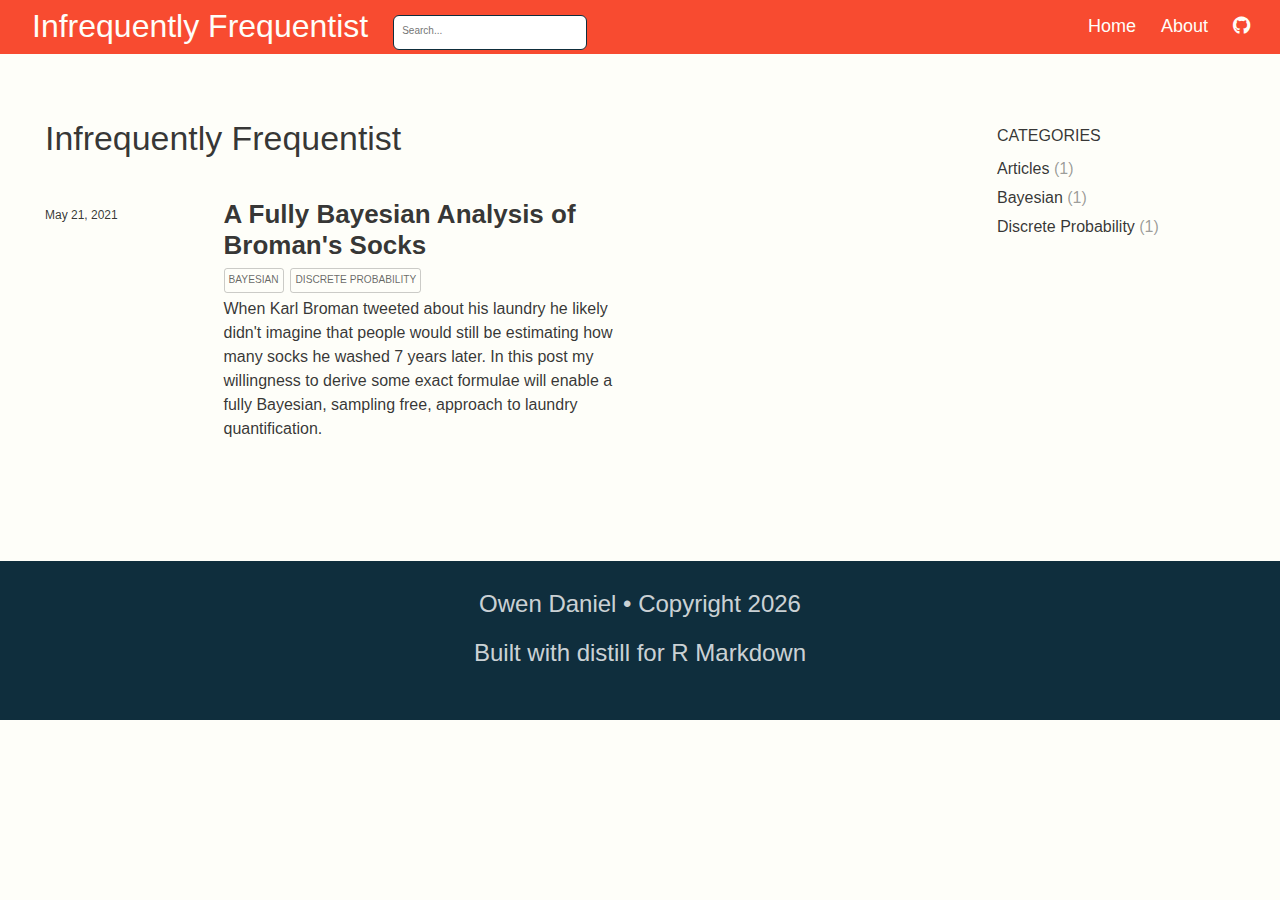
==== index.html @ 8d53a72d "stash" ====
<!DOCTYPE html>

<html xmlns="http://www.w3.org/1999/xhtml" lang="" xml:lang="">

<head>
  <meta charset="utf-8"/>
  <meta name="viewport" content="width=device-width, initial-scale=1"/>
  <meta http-equiv="X-UA-Compatible" content="IE=Edge,chrome=1"/>
  <meta name="generator" content="distill" />

  <style type="text/css">
  /* Hide doc at startup (prevent jankiness while JS renders/transforms) */
  body {
    visibility: hidden;
  }
  </style>

 <!--radix_placeholder_import_source-->
 <!--/radix_placeholder_import_source-->

<style type="text/css">code{white-space: pre;}</style>
<style type="text/css" data-origin="pandoc">
a.sourceLine { display: inline-block; line-height: 1.25; }
a.sourceLine { pointer-events: none; color: inherit; text-decoration: inherit; }
a.sourceLine:empty { height: 1.2em; }
.sourceCode { overflow: visible; }
code.sourceCode { white-space: pre; position: relative; }
div.sourceCode { margin: 1em 0; }
pre.sourceCode { margin: 0; }
@media screen {
div.sourceCode { overflow: auto; }
}
@media print {
code.sourceCode { white-space: pre-wrap; }
a.sourceLine { text-indent: -1em; padding-left: 1em; }
}
pre.numberSource a.sourceLine
  { position: relative; left: -4em; }
pre.numberSource a.sourceLine::before
  { content: attr(data-line-number);
    position: relative; left: -1em; text-align: right; vertical-align: baseline;
    border: none; pointer-events: all; display: inline-block;
    -webkit-touch-callout: none; -webkit-user-select: none;
    -khtml-user-select: none; -moz-user-select: none;
    -ms-user-select: none; user-select: none;
    padding: 0 4px; width: 4em;
    color: #aaaaaa;
  }
pre.numberSource { margin-left: 3em; border-left: 1px solid #aaaaaa;  padding-left: 4px; }
div.sourceCode
  {  }
@media screen {
a.sourceLine::before { text-decoration: underline; }
}
code span.al { color: #ad0000; } /* Alert */
code span.an { color: #5e5e5e; } /* Annotation */
code span.at { color: #20794d; } /* Attribute */
code span.bn { color: #ad0000; } /* BaseN */
code span.bu { } /* BuiltIn */
code span.cf { color: #007ba5; } /* ControlFlow */
code span.ch { color: #20794d; } /* Char */
code span.cn { color: #8f5902; } /* Constant */
code span.co { color: #5e5e5e; } /* Comment */
code span.cv { color: #5e5e5e; font-style: italic; } /* CommentVar */
code span.do { color: #5e5e5e; font-style: italic; } /* Documentation */
code span.dt { color: #ad0000; } /* DataType */
code span.dv { color: #ad0000; } /* DecVal */
code span.er { color: #ad0000; } /* Error */
code span.ex { } /* Extension */
code span.fl { color: #ad0000; } /* Float */
code span.fu { color: #4758ab; } /* Function */
code span.im { } /* Import */
code span.in { color: #5e5e5e; } /* Information */
code span.kw { color: #007ba5; } /* Keyword */
code span.op { color: #5e5e5e; } /* Operator */
code span.ot { color: #007ba5; } /* Other */
code span.pp { color: #ad0000; } /* Preprocessor */
code span.sc { color: #20794d; } /* SpecialChar */
code span.ss { color: #20794d; } /* SpecialString */
code span.st { color: #20794d; } /* String */
code span.va { color: #111111; } /* Variable */
code span.vs { color: #20794d; } /* VerbatimString */
code span.wa { color: #5e5e5e; font-style: italic; } /* Warning */
</style>

  <!--radix_placeholder_meta_tags-->
  <title>Infrequently Frequentist</title>
  
  
  
  
  <!--  https://developers.facebook.com/docs/sharing/webmasters#markup -->
  <meta property="og:title" content="Infrequently Frequentist"/>
  <meta property="og:type" content="article"/>
  <meta property="og:locale" content="en_US"/>
  <meta property="og:site_name" content="Infrequently Frequentist"/>
  
  <!--  https://dev.twitter.com/cards/types/summary -->
  <meta property="twitter:card" content="summary"/>
  <meta property="twitter:title" content="Infrequently Frequentist"/>
  
  <!--/radix_placeholder_meta_tags-->
  <!--radix_placeholder_rmarkdown_metadata-->
  
  <script type="text/json" id="radix-rmarkdown-metadata">
  {"type":"list","attributes":{"names":{"type":"character","attributes":{},"value":["title","site","listing"]}},"value":[{"type":"character","attributes":{},"value":["Infrequently Frequentist"]},{"type":"character","attributes":{},"value":["distill::distill_website"]},{"type":"character","attributes":{},"value":["posts"]}]}
  </script>
  <!--/radix_placeholder_rmarkdown_metadata-->
  <!--radix_placeholder_navigation_in_header-->
  <meta name="distill:offset" content=""/>
  
  <script type="application/javascript">
  
    window.headroom_prevent_pin = false;
  
    window.document.addEventListener("DOMContentLoaded", function (event) {
  
      // initialize headroom for banner
      var header = $('header').get(0);
      var headerHeight = header.offsetHeight;
      var headroom = new Headroom(header, {
        tolerance: 5,
        onPin : function() {
          if (window.headroom_prevent_pin) {
            window.headroom_prevent_pin = false;
            headroom.unpin();
          }
        }
      });
      headroom.init();
      if(window.location.hash)
        headroom.unpin();
      $(header).addClass('headroom--transition');
  
      // offset scroll location for banner on hash change
      // (see: https://github.com/WickyNilliams/headroom.js/issues/38)
      window.addEventListener("hashchange", function(event) {
        window.scrollTo(0, window.pageYOffset - (headerHeight + 25));
      });
  
      // responsive menu
      $('.distill-site-header').each(function(i, val) {
        var topnav = $(this);
        var toggle = topnav.find('.nav-toggle');
        toggle.on('click', function() {
          topnav.toggleClass('responsive');
        });
      });
  
      // nav dropdowns
      $('.nav-dropbtn').click(function(e) {
        $(this).next('.nav-dropdown-content').toggleClass('nav-dropdown-active');
        $(this).parent().siblings('.nav-dropdown')
           .children('.nav-dropdown-content').removeClass('nav-dropdown-active');
      });
      $("body").click(function(e){
        $('.nav-dropdown-content').removeClass('nav-dropdown-active');
      });
      $(".nav-dropdown").click(function(e){
        e.stopPropagation();
      });
    });
  </script>
  
  <style type="text/css">
  
  /* Theme (user-documented overrideables for nav appearance) */
  
  .distill-site-nav {
    color: rgba(255, 255, 255, 0.8);
    background-color: #0F2E3D;
    font-size: 15px;
    font-weight: 300;
  }
  
  .distill-site-nav a {
    color: inherit;
    text-decoration: none;
  }
  
  .distill-site-nav a:hover {
    color: white;
  }
  
  @media print {
    .distill-site-nav {
      display: none;
    }
  }
  
  .distill-site-header {
  
  }
  
  .distill-site-footer {
  
  }
  
  
  /* Site Header */
  
  .distill-site-header {
    width: 100%;
    box-sizing: border-box;
    z-index: 3;
  }
  
  .distill-site-header .nav-left {
    display: inline-block;
    margin-left: 8px;
  }
  
  @media screen and (max-width: 768px) {
    .distill-site-header .nav-left {
      margin-left: 0;
    }
  }
  
  
  .distill-site-header .nav-right {
    float: right;
    margin-right: 8px;
  }
  
  .distill-site-header a,
  .distill-site-header .title {
    display: inline-block;
    text-align: center;
    padding: 14px 10px 14px 10px;
  }
  
  .distill-site-header .title {
    font-size: 18px;
    min-width: 150px;
  }
  
  .distill-site-header .logo {
    padding: 0;
  }
  
  .distill-site-header .logo img {
    display: none;
    max-height: 20px;
    width: auto;
    margin-bottom: -4px;
  }
  
  .distill-site-header .nav-image img {
    max-height: 18px;
    width: auto;
    display: inline-block;
    margin-bottom: -3px;
  }
  
  
  
  @media screen and (min-width: 1000px) {
    .distill-site-header .logo img {
      display: inline-block;
    }
    .distill-site-header .nav-left {
      margin-left: 20px;
    }
    .distill-site-header .nav-right {
      margin-right: 20px;
    }
    .distill-site-header .title {
      padding-left: 12px;
    }
  }
  
  
  .distill-site-header .nav-toggle {
    display: none;
  }
  
  .nav-dropdown {
    display: inline-block;
    position: relative;
  }
  
  .nav-dropdown .nav-dropbtn {
    border: none;
    outline: none;
    color: rgba(255, 255, 255, 0.8);
    padding: 16px 10px;
    background-color: transparent;
    font-family: inherit;
    font-size: inherit;
    font-weight: inherit;
    margin: 0;
    margin-top: 1px;
    z-index: 2;
  }
  
  .nav-dropdown-content {
    display: none;
    position: absolute;
    background-color: white;
    min-width: 200px;
    border: 1px solid rgba(0,0,0,0.15);
    border-radius: 4px;
    box-shadow: 0px 8px 16px 0px rgba(0,0,0,0.1);
    z-index: 1;
    margin-top: 2px;
    white-space: nowrap;
    padding-top: 4px;
    padding-bottom: 4px;
  }
  
  .nav-dropdown-content hr {
    margin-top: 4px;
    margin-bottom: 4px;
    border: none;
    border-bottom: 1px solid rgba(0, 0, 0, 0.1);
  }
  
  .nav-dropdown-active {
    display: block;
  }
  
  .nav-dropdown-content a, .nav-dropdown-content .nav-dropdown-header {
    color: black;
    padding: 6px 24px;
    text-decoration: none;
    display: block;
    text-align: left;
  }
  
  .nav-dropdown-content .nav-dropdown-header {
    display: block;
    padding: 5px 24px;
    padding-bottom: 0;
    text-transform: uppercase;
    font-size: 14px;
    color: #999999;
    white-space: nowrap;
  }
  
  .nav-dropdown:hover .nav-dropbtn {
    color: white;
  }
  
  .nav-dropdown-content a:hover {
    background-color: #ddd;
    color: black;
  }
  
  .nav-right .nav-dropdown-content {
    margin-left: -45%;
    right: 0;
  }
  
  @media screen and (max-width: 768px) {
    .distill-site-header a, .distill-site-header .nav-dropdown  {display: none;}
    .distill-site-header a.nav-toggle {
      float: right;
      display: block;
    }
    .distill-site-header .title {
      margin-left: 0;
    }
    .distill-site-header .nav-right {
      margin-right: 0;
    }
    .distill-site-header {
      overflow: hidden;
    }
    .nav-right .nav-dropdown-content {
      margin-left: 0;
    }
  }
  
  
  @media screen and (max-width: 768px) {
    .distill-site-header.responsive {position: relative; min-height: 500px; }
    .distill-site-header.responsive a.nav-toggle {
      position: absolute;
      right: 0;
      top: 0;
    }
    .distill-site-header.responsive a,
    .distill-site-header.responsive .nav-dropdown {
      display: block;
      text-align: left;
    }
    .distill-site-header.responsive .nav-left,
    .distill-site-header.responsive .nav-right {
      width: 100%;
    }
    .distill-site-header.responsive .nav-dropdown {float: none;}
    .distill-site-header.responsive .nav-dropdown-content {position: relative;}
    .distill-site-header.responsive .nav-dropdown .nav-dropbtn {
      display: block;
      width: 100%;
      text-align: left;
    }
  }
  
  /* Site Footer */
  
  .distill-site-footer {
    width: 100%;
    overflow: hidden;
    box-sizing: border-box;
    z-index: 3;
    margin-top: 30px;
    padding-top: 30px;
    padding-bottom: 30px;
    text-align: center;
  }
  
  /* Headroom */
  
  d-title {
    padding-top: 6rem;
  }
  
  @media print {
    d-title {
      padding-top: 4rem;
    }
  }
  
  .headroom {
    z-index: 1000;
    position: fixed;
    top: 0;
    left: 0;
    right: 0;
  }
  
  .headroom--transition {
    transition: all .4s ease-in-out;
  }
  
  .headroom--unpinned {
    top: -100px;
  }
  
  .headroom--pinned {
    top: 0;
  }
  
  /* adjust viewport for navbar height */
  /* helps vertically center bootstrap (non-distill) content */
  .min-vh-100 {
    min-height: calc(100vh - 100px) !important;
  }
  
  </style>
  
  <script src="site_libs/jquery-1.11.3/jquery.min.js"></script>
  <link href="site_libs/font-awesome-5.1.0/css/all.css" rel="stylesheet"/>
  <link href="site_libs/font-awesome-5.1.0/css/v4-shims.css" rel="stylesheet"/>
  <script src="site_libs/headroom-0.9.4/headroom.min.js"></script>
  <script src="site_libs/autocomplete-0.37.1/autocomplete.min.js"></script>
  <script src="site_libs/fuse-6.4.1/fuse.min.js"></script>
  
  <script type="application/javascript">
  
  function getMeta(metaName) {
    var metas = document.getElementsByTagName('meta');
    for (let i = 0; i < metas.length; i++) {
      if (metas[i].getAttribute('name') === metaName) {
        return metas[i].getAttribute('content');
      }
    }
    return '';
  }
  
  function offsetURL(url) {
    var offset = getMeta('distill:offset');
    return offset ? offset + '/' + url : url;
  }
  
  function createFuseIndex() {
  
    // create fuse index
    var options = {
      keys: [
        { name: 'title', weight: 20 },
        { name: 'categories', weight: 15 },
        { name: 'description', weight: 10 },
        { name: 'contents', weight: 5 },
      ],
      ignoreLocation: true,
      threshold: 0
    };
    var fuse = new window.Fuse([], options);
  
    // fetch the main search.json
    return fetch(offsetURL('search.json'))
      .then(function(response) {
        if (response.status == 200) {
          return response.json().then(function(json) {
            // index main articles
            json.articles.forEach(function(article) {
              fuse.add(article);
            });
            // download collections and index their articles
            return Promise.all(json.collections.map(function(collection) {
              return fetch(offsetURL(collection)).then(function(response) {
                if (response.status === 200) {
                  return response.json().then(function(articles) {
                    articles.forEach(function(article) {
                      fuse.add(article);
                    });
                  })
                } else {
                  return Promise.reject(
                    new Error('Unexpected status from search index request: ' +
                              response.status)
                  );
                }
              });
            })).then(function() {
              return fuse;
            });
          });
  
        } else {
          return Promise.reject(
            new Error('Unexpected status from search index request: ' +
                        response.status)
          );
        }
      });
  }
  
  window.document.addEventListener("DOMContentLoaded", function (event) {
  
    // get search element (bail if we don't have one)
    var searchEl = window.document.getElementById('distill-search');
    if (!searchEl)
      return;
  
    createFuseIndex()
      .then(function(fuse) {
  
        // make search box visible
        searchEl.classList.remove('hidden');
  
        // initialize autocomplete
        var options = {
          autoselect: true,
          hint: false,
          minLength: 2,
        };
        window.autocomplete(searchEl, options, [{
          source: function(query, callback) {
            const searchOptions = {
              isCaseSensitive: false,
              shouldSort: true,
              minMatchCharLength: 2,
              limit: 10,
            };
            var results = fuse.search(query, searchOptions);
            callback(results
              .map(function(result) { return result.item; })
            );
          },
          templates: {
            suggestion: function(suggestion) {
              var img = suggestion.preview && Object.keys(suggestion.preview).length > 0
                ? `<img src="${offsetURL(suggestion.preview)}"</img>`
                : '';
              var html = `
                <div class="search-item">
                  <h3>${suggestion.title}</h3>
                  <div class="search-item-description">
                    ${suggestion.description || ''}
                  </div>
                  <div class="search-item-preview">
                    ${img}
                  </div>
                </div>
              `;
              return html;
            }
          }
        }]).on('autocomplete:selected', function(event, suggestion) {
          window.location.href = offsetURL(suggestion.path);
        });
        // remove inline display style on autocompleter (we want to
        // manage responsive display via css)
        $('.algolia-autocomplete').css("display", "");
      })
      .catch(function(error) {
        console.log(error);
      });
  
  });
  
  </script>
  
  <style type="text/css">
  
  .nav-search {
    font-size: x-small;
  }
  
  /* Algolioa Autocomplete */
  
  .algolia-autocomplete {
    display: inline-block;
    margin-left: 10px;
    vertical-align: sub;
    background-color: white;
    color: black;
    padding: 6px;
    padding-top: 8px;
    padding-bottom: 0;
    border-radius: 6px;
    border: 1px #0F2E3D solid;
    width: 180px;
  }
  
  
  @media screen and (max-width: 768px) {
    .distill-site-nav .algolia-autocomplete {
      display: none;
      visibility: hidden;
    }
    .distill-site-nav.responsive .algolia-autocomplete {
      display: inline-block;
      visibility: visible;
    }
    .distill-site-nav.responsive .algolia-autocomplete .aa-dropdown-menu {
      margin-left: 0;
      width: 400px;
      max-height: 400px;
    }
  }
  
  .algolia-autocomplete .aa-input, .algolia-autocomplete .aa-hint {
    width: 90%;
    outline: none;
    border: none;
  }
  
  .algolia-autocomplete .aa-hint {
    color: #999;
  }
  .algolia-autocomplete .aa-dropdown-menu {
    width: 550px;
    max-height: 70vh;
    overflow-x: visible;
    overflow-y: scroll;
    padding: 5px;
    margin-top: 3px;
    margin-left: -150px;
    background-color: #fff;
    border-radius: 5px;
    border: 1px solid #999;
    border-top: none;
  }
  
  .algolia-autocomplete .aa-dropdown-menu .aa-suggestion {
    cursor: pointer;
    padding: 5px 4px;
    border-bottom: 1px solid #eee;
  }
  
  .algolia-autocomplete .aa-dropdown-menu .aa-suggestion:last-of-type {
    border-bottom: none;
    margin-bottom: 2px;
  }
  
  .algolia-autocomplete .aa-dropdown-menu .aa-suggestion .search-item {
    overflow: hidden;
    font-size: 0.8em;
    line-height: 1.4em;
  }
  
  .algolia-autocomplete .aa-dropdown-menu .aa-suggestion .search-item h3 {
    font-size: 1rem;
    margin-block-start: 0;
    margin-block-end: 5px;
  }
  
  .algolia-autocomplete .aa-dropdown-menu .aa-suggestion .search-item-description {
    display: inline-block;
    overflow: hidden;
    height: 2.8em;
    width: 80%;
    margin-right: 4%;
  }
  
  .algolia-autocomplete .aa-dropdown-menu .aa-suggestion .search-item-preview {
    display: inline-block;
    width: 15%;
  }
  
  .algolia-autocomplete .aa-dropdown-menu .aa-suggestion .search-item-preview img {
    height: 3em;
    width: auto;
    display: none;
  }
  
  .algolia-autocomplete .aa-dropdown-menu .aa-suggestion .search-item-preview img[src] {
    display: initial;
  }
  
  .algolia-autocomplete .aa-dropdown-menu .aa-suggestion.aa-cursor {
    background-color: #eee;
  }
  .algolia-autocomplete .aa-dropdown-menu .aa-suggestion em {
    font-weight: bold;
    font-style: normal;
  }
  
  </style>
  
  
  <!--/radix_placeholder_navigation_in_header-->
  <!--radix_placeholder_distill-->
  
  <style type="text/css">
  
  body {
    background-color: white;
  }
  
  .pandoc-table {
    width: 100%;
  }
  
  .pandoc-table>caption {
    margin-bottom: 10px;
  }
  
  .pandoc-table th:not([align]) {
    text-align: left;
  }
  
  .pagedtable-footer {
    font-size: 15px;
  }
  
  d-byline .byline {
    grid-template-columns: 2fr 2fr;
  }
  
  d-byline .byline h3 {
    margin-block-start: 1.5em;
  }
  
  d-byline .byline .authors-affiliations h3 {
    margin-block-start: 0.5em;
  }
  
  .authors-affiliations .orcid-id {
    width: 16px;
    height:16px;
    margin-left: 4px;
    margin-right: 4px;
    vertical-align: middle;
    padding-bottom: 2px;
  }
  
  d-title .dt-tags {
    margin-top: 1em;
    grid-column: text;
  }
  
  .dt-tags .dt-tag {
    text-decoration: none;
    display: inline-block;
    color: rgba(0,0,0,0.6);
    padding: 0em 0.4em;
    margin-right: 0.5em;
    margin-bottom: 0.4em;
    font-size: 70%;
    border: 1px solid rgba(0,0,0,0.2);
    border-radius: 3px;
    text-transform: uppercase;
    font-weight: 500;
  }
  
  d-article table.gt_table td,
  d-article table.gt_table th {
    border-bottom: none;
  }
  
  .html-widget {
    margin-bottom: 2.0em;
  }
  
  .l-screen-inset {
    padding-right: 16px;
  }
  
  .l-screen .caption {
    margin-left: 10px;
  }
  
  .shaded {
    background: rgb(247, 247, 247);
    padding-top: 20px;
    padding-bottom: 20px;
    border-top: 1px solid rgba(0, 0, 0, 0.1);
    border-bottom: 1px solid rgba(0, 0, 0, 0.1);
  }
  
  .shaded .html-widget {
    margin-bottom: 0;
    border: 1px solid rgba(0, 0, 0, 0.1);
  }
  
  .shaded .shaded-content {
    background: white;
  }
  
  .text-output {
    margin-top: 0;
    line-height: 1.5em;
  }
  
  .hidden {
    display: none !important;
  }
  
  d-article {
    padding-top: 2.5rem;
    padding-bottom: 30px;
  }
  
  d-appendix {
    padding-top: 30px;
  }
  
  d-article>p>img {
    width: 100%;
  }
  
  d-article h2 {
    margin: 1rem 0 1.5rem 0;
  }
  
  d-article h3 {
    margin-top: 1.5rem;
  }
  
  d-article iframe {
    border: 1px solid rgba(0, 0, 0, 0.1);
    margin-bottom: 2.0em;
    width: 100%;
  }
  
  /* Tweak code blocks */
  
  d-article div.sourceCode code,
  d-article pre code {
    font-family: Consolas, Monaco, 'Andale Mono', 'Ubuntu Mono', monospace;
  }
  
  d-article pre,
  d-article div.sourceCode,
  d-article div.sourceCode pre {
    overflow: auto;
  }
  
  d-article div.sourceCode {
    background-color: white;
  }
  
  d-article div.sourceCode pre {
    padding-left: 10px;
    font-size: 12px;
    border-left: 2px solid rgba(0,0,0,0.1);
  }
  
  d-article pre {
    font-size: 12px;
    color: black;
    background: none;
    margin-top: 0;
    text-align: left;
    white-space: pre;
    word-spacing: normal;
    word-break: normal;
    word-wrap: normal;
    line-height: 1.5;
  
    -moz-tab-size: 4;
    -o-tab-size: 4;
    tab-size: 4;
  
    -webkit-hyphens: none;
    -moz-hyphens: none;
    -ms-hyphens: none;
    hyphens: none;
  }
  
  d-article pre a {
    border-bottom: none;
  }
  
  d-article pre a:hover {
    border-bottom: none;
    text-decoration: underline;
  }
  
  d-article details {
    grid-column: text;
    margin-bottom: 0.8em;
  }
  
  @media(min-width: 768px) {
  
  d-article pre,
  d-article div.sourceCode,
  d-article div.sourceCode pre {
    overflow: visible !important;
  }
  
  d-article div.sourceCode pre {
    padding-left: 18px;
    font-size: 14px;
  }
  
  d-article pre {
    font-size: 14px;
  }
  
  }
  
  figure img.external {
    background: white;
    border: 1px solid rgba(0, 0, 0, 0.1);
    box-shadow: 0 1px 8px rgba(0, 0, 0, 0.1);
    padding: 18px;
    box-sizing: border-box;
  }
  
  /* CSS for d-contents */
  
  .d-contents {
    grid-column: text;
    color: rgba(0,0,0,0.8);
    font-size: 0.9em;
    padding-bottom: 1em;
    margin-bottom: 1em;
    padding-bottom: 0.5em;
    margin-bottom: 1em;
    padding-left: 0.25em;
    justify-self: start;
  }
  
  @media(min-width: 1000px) {
    .d-contents.d-contents-float {
      height: 0;
      grid-column-start: 1;
      grid-column-end: 4;
      justify-self: center;
      padding-right: 3em;
      padding-left: 2em;
    }
  }
  
  .d-contents nav h3 {
    font-size: 18px;
    margin-top: 0;
    margin-bottom: 1em;
  }
  
  .d-contents li {
    list-style-type: none
  }
  
  .d-contents nav > ul {
    padding-left: 0;
  }
  
  .d-contents ul {
    padding-left: 1em
  }
  
  .d-contents nav ul li {
    margin-top: 0.6em;
    margin-bottom: 0.2em;
  }
  
  .d-contents nav a {
    font-size: 13px;
    border-bottom: none;
    text-decoration: none
    color: rgba(0, 0, 0, 0.8);
  }
  
  .d-contents nav a:hover {
    text-decoration: underline solid rgba(0, 0, 0, 0.6)
  }
  
  .d-contents nav > ul > li > a {
    font-weight: 600;
  }
  
  .d-contents nav > ul > li > ul {
    font-weight: inherit;
  }
  
  .d-contents nav > ul > li > ul > li {
    margin-top: 0.2em;
  }
  
  
  .d-contents nav ul {
    margin-top: 0;
    margin-bottom: 0.25em;
  }
  
  .d-article-with-toc h2:nth-child(2) {
    margin-top: 0;
  }
  
  
  /* Figure */
  
  .figure {
    position: relative;
    margin-bottom: 2.5em;
    margin-top: 1.5em;
  }
  
  .figure img {
    width: 100%;
  }
  
  .figure .caption {
    color: rgba(0, 0, 0, 0.6);
    font-size: 12px;
    line-height: 1.5em;
  }
  
  .figure img.external {
    background: white;
    border: 1px solid rgba(0, 0, 0, 0.1);
    box-shadow: 0 1px 8px rgba(0, 0, 0, 0.1);
    padding: 18px;
    box-sizing: border-box;
  }
  
  .figure .caption a {
    color: rgba(0, 0, 0, 0.6);
  }
  
  .figure .caption b,
  .figure .caption strong, {
    font-weight: 600;
    color: rgba(0, 0, 0, 1.0);
  }
  
  /* Citations */
  
  d-article .citation {
    color: inherit;
    cursor: inherit;
  }
  
  div.hanging-indent{
    margin-left: 1em; text-indent: -1em;
  }
  
  /* Citation hover box */
  
  .tippy-box[data-theme~=light-border] {
    background-color: rgba(250, 250, 250, 0.95);
  }
  
  .tippy-content > p {
    margin-bottom: 0;
    padding: 2px;
  }
  
  
  /* Tweak 1000px media break to show more text */
  
  @media(min-width: 1000px) {
    .base-grid,
    distill-header,
    d-title,
    d-abstract,
    d-article,
    d-appendix,
    distill-appendix,
    d-byline,
    d-footnote-list,
    d-citation-list,
    distill-footer {
      grid-template-columns: [screen-start] 1fr [page-start kicker-start] 80px [middle-start] 50px [text-start kicker-end] 65px 65px 65px 65px 65px 65px 65px 65px [text-end gutter-start] 65px [middle-end] 65px [page-end gutter-end] 1fr [screen-end];
      grid-column-gap: 16px;
    }
  
    .grid {
      grid-column-gap: 16px;
    }
  
    d-article {
      font-size: 1.06rem;
      line-height: 1.7em;
    }
    figure .caption, .figure .caption, figure figcaption {
      font-size: 13px;
    }
  }
  
  @media(min-width: 1180px) {
    .base-grid,
    distill-header,
    d-title,
    d-abstract,
    d-article,
    d-appendix,
    distill-appendix,
    d-byline,
    d-footnote-list,
    d-citation-list,
    distill-footer {
      grid-template-columns: [screen-start] 1fr [page-start kicker-start] 60px [middle-start] 60px [text-start kicker-end] 60px 60px 60px 60px 60px 60px 60px 60px [text-end gutter-start] 60px [middle-end] 60px [page-end gutter-end] 1fr [screen-end];
      grid-column-gap: 32px;
    }
  
    .grid {
      grid-column-gap: 32px;
    }
  }
  
  
  /* Get the citation styles for the appendix (not auto-injected on render since
     we do our own rendering of the citation appendix) */
  
  d-appendix .citation-appendix,
  .d-appendix .citation-appendix {
    font-size: 11px;
    line-height: 15px;
    border-left: 1px solid rgba(0, 0, 0, 0.1);
    padding-left: 18px;
    border: 1px solid rgba(0,0,0,0.1);
    background: rgba(0, 0, 0, 0.02);
    padding: 10px 18px;
    border-radius: 3px;
    color: rgba(150, 150, 150, 1);
    overflow: hidden;
    margin-top: -12px;
    white-space: pre-wrap;
    word-wrap: break-word;
  }
  
  /* Include appendix styles here so they can be overridden */
  
  d-appendix {
    contain: layout style;
    font-size: 0.8em;
    line-height: 1.7em;
    margin-top: 60px;
    margin-bottom: 0;
    border-top: 1px solid rgba(0, 0, 0, 0.1);
    color: rgba(0,0,0,0.5);
    padding-top: 60px;
    padding-bottom: 48px;
  }
  
  d-appendix h3 {
    grid-column: page-start / text-start;
    font-size: 15px;
    font-weight: 500;
    margin-top: 1em;
    margin-bottom: 0;
    color: rgba(0,0,0,0.65);
  }
  
  d-appendix h3 + * {
    margin-top: 1em;
  }
  
  d-appendix ol {
    padding: 0 0 0 15px;
  }
  
  @media (min-width: 768px) {
    d-appendix ol {
      padding: 0 0 0 30px;
      margin-left: -30px;
    }
  }
  
  d-appendix li {
    margin-bottom: 1em;
  }
  
  d-appendix a {
    color: rgba(0, 0, 0, 0.6);
  }
  
  d-appendix > * {
    grid-column: text;
  }
  
  d-appendix > d-footnote-list,
  d-appendix > d-citation-list,
  d-appendix > distill-appendix {
    grid-column: screen;
  }
  
  /* Include footnote styles here so they can be overridden */
  
  d-footnote-list {
    contain: layout style;
  }
  
  d-footnote-list > * {
    grid-column: text;
  }
  
  d-footnote-list a.footnote-backlink {
    color: rgba(0,0,0,0.3);
    padding-left: 0.5em;
  }
  
  
  
  /* Anchor.js */
  
  .anchorjs-link {
    /*transition: all .25s linear; */
    text-decoration: none;
    border-bottom: none;
  }
  *:hover > .anchorjs-link {
    margin-left: -1.125em !important;
    text-decoration: none;
    border-bottom: none;
  }
  
  /* Social footer */
  
  .social_footer {
    margin-top: 30px;
    margin-bottom: 0;
    color: rgba(0,0,0,0.67);
  }
  
  .disqus-comments {
    margin-right: 30px;
  }
  
  .disqus-comment-count {
    border-bottom: 1px solid rgba(0, 0, 0, 0.4);
    cursor: pointer;
  }
  
  #disqus_thread {
    margin-top: 30px;
  }
  
  .article-sharing a {
    border-bottom: none;
    margin-right: 8px;
  }
  
  .article-sharing a:hover {
    border-bottom: none;
  }
  
  .sidebar-section.subscribe {
    font-size: 12px;
    line-height: 1.6em;
  }
  
  .subscribe p {
    margin-bottom: 0.5em;
  }
  
  
  .article-footer .subscribe {
    font-size: 15px;
    margin-top: 45px;
  }
  
  
  .sidebar-section.custom {
    font-size: 12px;
    line-height: 1.6em;
  }
  
  .custom p {
    margin-bottom: 0.5em;
  }
  
  /* Styles for listing layout (hide title) */
  .layout-listing d-title, .layout-listing .d-title {
    display: none;
  }
  
  /* Styles for posts lists (not auto-injected) */
  
  
  .posts-with-sidebar {
    padding-left: 45px;
    padding-right: 45px;
  }
  
  .posts-list .description h2,
  .posts-list .description p {
    font-family: -apple-system, BlinkMacSystemFont, "Segoe UI", Roboto, Oxygen, Ubuntu, Cantarell, "Fira Sans", "Droid Sans", "Helvetica Neue", Arial, sans-serif;
  }
  
  .posts-list .description h2 {
    font-weight: 700;
    border-bottom: none;
    padding-bottom: 0;
  }
  
  .posts-list h2.post-tag {
    border-bottom: 1px solid rgba(0, 0, 0, 0.2);
    padding-bottom: 12px;
  }
  .posts-list {
    margin-top: 60px;
    margin-bottom: 24px;
  }
  
  .posts-list .post-preview {
    text-decoration: none;
    overflow: hidden;
    display: block;
    border-bottom: 1px solid rgba(0, 0, 0, 0.1);
    padding: 24px 0;
  }
  
  .post-preview-last {
    border-bottom: none !important;
  }
  
  .posts-list .posts-list-caption {
    grid-column: screen;
    font-weight: 400;
  }
  
  .posts-list .post-preview h2 {
    margin: 0 0 6px 0;
    line-height: 1.2em;
    font-style: normal;
    font-size: 24px;
  }
  
  .posts-list .post-preview p {
    margin: 0 0 12px 0;
    line-height: 1.4em;
    font-size: 16px;
  }
  
  .posts-list .post-preview .thumbnail {
    box-sizing: border-box;
    margin-bottom: 24px;
    position: relative;
    max-width: 500px;
  }
  .posts-list .post-preview img {
    width: 100%;
    display: block;
  }
  
  .posts-list .metadata {
    font-size: 12px;
    line-height: 1.4em;
    margin-bottom: 18px;
  }
  
  .posts-list .metadata > * {
    display: inline-block;
  }
  
  .posts-list .metadata .publishedDate {
    margin-right: 2em;
  }
  
  .posts-list .metadata .dt-authors {
    display: block;
    margin-top: 0.3em;
    margin-right: 2em;
  }
  
  .posts-list .dt-tags {
    display: block;
    line-height: 1em;
  }
  
  .posts-list .dt-tags .dt-tag {
    display: inline-block;
    color: rgba(0,0,0,0.6);
    padding: 0.3em 0.4em;
    margin-right: 0.2em;
    margin-bottom: 0.4em;
    font-size: 60%;
    border: 1px solid rgba(0,0,0,0.2);
    border-radius: 3px;
    text-transform: uppercase;
    font-weight: 500;
  }
  
  .posts-list img {
    opacity: 1;
  }
  
  .posts-list img[data-src] {
    opacity: 0;
  }
  
  .posts-more {
    clear: both;
  }
  
  
  .posts-sidebar {
    font-size: 16px;
  }
  
  .posts-sidebar h3 {
    font-size: 16px;
    margin-top: 0;
    margin-bottom: 0.5em;
    font-weight: 400;
    text-transform: uppercase;
  }
  
  .sidebar-section {
    margin-bottom: 30px;
  }
  
  .categories ul {
    list-style-type: none;
    margin: 0;
    padding: 0;
  }
  
  .categories li {
    color: rgba(0, 0, 0, 0.8);
    margin-bottom: 0;
  }
  
  .categories li>a {
    border-bottom: none;
  }
  
  .categories li>a:hover {
    border-bottom: 1px solid rgba(0, 0, 0, 0.4);
  }
  
  .categories .active {
    font-weight: 600;
  }
  
  .categories .category-count {
    color: rgba(0, 0, 0, 0.4);
  }
  
  
  @media(min-width: 768px) {
    .posts-list .post-preview h2 {
      font-size: 26px;
    }
    .posts-list .post-preview .thumbnail {
      float: right;
      width: 30%;
      margin-bottom: 0;
    }
    .posts-list .post-preview .description {
      float: left;
      width: 45%;
    }
    .posts-list .post-preview .metadata {
      float: left;
      width: 20%;
      margin-top: 8px;
    }
    .posts-list .post-preview p {
      margin: 0 0 12px 0;
      line-height: 1.5em;
      font-size: 16px;
    }
    .posts-with-sidebar .posts-list {
      float: left;
      width: 75%;
    }
    .posts-with-sidebar .posts-sidebar {
      float: right;
      width: 20%;
      margin-top: 60px;
      padding-top: 24px;
      padding-bottom: 24px;
    }
  }
  
  
  /* Improve display for browsers without grid (IE/Edge <= 15) */
  
  .downlevel {
    line-height: 1.6em;
    font-family: -apple-system, BlinkMacSystemFont, "Segoe UI", Roboto, Oxygen, Ubuntu, Cantarell, "Fira Sans", "Droid Sans", "Helvetica Neue", Arial, sans-serif;
    margin: 0;
  }
  
  .downlevel .d-title {
    padding-top: 6rem;
    padding-bottom: 1.5rem;
  }
  
  .downlevel .d-title h1 {
    font-size: 50px;
    font-weight: 700;
    line-height: 1.1em;
    margin: 0 0 0.5rem;
  }
  
  .downlevel .d-title p {
    font-weight: 300;
    font-size: 1.2rem;
    line-height: 1.55em;
    margin-top: 0;
  }
  
  .downlevel .d-byline {
    padding-top: 0.8em;
    padding-bottom: 0.8em;
    font-size: 0.8rem;
    line-height: 1.8em;
  }
  
  .downlevel .section-separator {
    border: none;
    border-top: 1px solid rgba(0, 0, 0, 0.1);
  }
  
  .downlevel .d-article {
    font-size: 1.06rem;
    line-height: 1.7em;
    padding-top: 1rem;
    padding-bottom: 2rem;
  }
  
  
  .downlevel .d-appendix {
    padding-left: 0;
    padding-right: 0;
    max-width: none;
    font-size: 0.8em;
    line-height: 1.7em;
    margin-bottom: 0;
    color: rgba(0,0,0,0.5);
    padding-top: 40px;
    padding-bottom: 48px;
  }
  
  .downlevel .footnotes ol {
    padding-left: 13px;
  }
  
  .downlevel .base-grid,
  .downlevel .distill-header,
  .downlevel .d-title,
  .downlevel .d-abstract,
  .downlevel .d-article,
  .downlevel .d-appendix,
  .downlevel .distill-appendix,
  .downlevel .d-byline,
  .downlevel .d-footnote-list,
  .downlevel .d-citation-list,
  .downlevel .distill-footer,
  .downlevel .appendix-bottom,
  .downlevel .posts-container {
    padding-left: 40px;
    padding-right: 40px;
  }
  
  @media(min-width: 768px) {
    .downlevel .base-grid,
    .downlevel .distill-header,
    .downlevel .d-title,
    .downlevel .d-abstract,
    .downlevel .d-article,
    .downlevel .d-appendix,
    .downlevel .distill-appendix,
    .downlevel .d-byline,
    .downlevel .d-footnote-list,
    .downlevel .d-citation-list,
    .downlevel .distill-footer,
    .downlevel .appendix-bottom,
    .downlevel .posts-container {
    padding-left: 150px;
    padding-right: 150px;
    max-width: 900px;
  }
  }
  
  .downlevel pre code {
    display: block;
    border-left: 2px solid rgba(0, 0, 0, .1);
    padding: 0 0 0 20px;
    font-size: 14px;
  }
  
  .downlevel code, .downlevel pre {
    color: black;
    background: none;
    font-family: Consolas, Monaco, 'Andale Mono', 'Ubuntu Mono', monospace;
    text-align: left;
    white-space: pre;
    word-spacing: normal;
    word-break: normal;
    word-wrap: normal;
    line-height: 1.5;
  
    -moz-tab-size: 4;
    -o-tab-size: 4;
    tab-size: 4;
  
    -webkit-hyphens: none;
    -moz-hyphens: none;
    -ms-hyphens: none;
    hyphens: none;
  }
  
  .downlevel .posts-list .post-preview {
    color: inherit;
  }
  
  
  
  </style>
  
  <script type="application/javascript">
  
  function is_downlevel_browser() {
    if (bowser.isUnsupportedBrowser({ msie: "12", msedge: "16"},
                                   window.navigator.userAgent)) {
      return true;
    } else {
      return window.load_distill_framework === undefined;
    }
  }
  
  // show body when load is complete
  function on_load_complete() {
  
    // add anchors
    if (window.anchors) {
      window.anchors.options.placement = 'left';
      window.anchors.add('d-article > h2, d-article > h3, d-article > h4, d-article > h5');
    }
  
  
    // set body to visible
    document.body.style.visibility = 'visible';
  
    // force redraw for leaflet widgets
    if (window.HTMLWidgets) {
      var maps = window.HTMLWidgets.findAll(".leaflet");
      $.each(maps, function(i, el) {
        var map = this.getMap();
        map.invalidateSize();
        map.eachLayer(function(layer) {
          if (layer instanceof L.TileLayer)
            layer.redraw();
        });
      });
    }
  
    // trigger 'shown' so htmlwidgets resize
    $('d-article').trigger('shown');
  }
  
  function init_distill() {
  
    init_common();
  
    // create front matter
    var front_matter = $('<d-front-matter></d-front-matter>');
    $('#distill-front-matter').wrap(front_matter);
  
    // create d-title
    $('.d-title').changeElementType('d-title');
  
    // create d-byline
    var byline = $('<d-byline></d-byline>');
    $('.d-byline').replaceWith(byline);
  
    // create d-article
    var article = $('<d-article></d-article>');
    $('.d-article').wrap(article).children().unwrap();
  
    // move posts container into article
    $('.posts-container').appendTo($('d-article'));
  
    // create d-appendix
    $('.d-appendix').changeElementType('d-appendix');
  
    // flag indicating that we have appendix items
    var appendix = $('.appendix-bottom').children('h3').length > 0;
  
    // replace footnotes with <d-footnote>
    $('.footnote-ref').each(function(i, val) {
      appendix = true;
      var href = $(this).attr('href');
      var id = href.replace('#', '');
      var fn = $('#' + id);
      var fn_p = $('#' + id + '>p');
      fn_p.find('.footnote-back').remove();
      var text = fn_p.html();
      var dtfn = $('<d-footnote></d-footnote>');
      dtfn.html(text);
      $(this).replaceWith(dtfn);
    });
    // remove footnotes
    $('.footnotes').remove();
  
    // move refs into #references-listing
    $('#references-listing').replaceWith($('#refs'));
  
    $('h1.appendix, h2.appendix').each(function(i, val) {
      $(this).changeElementType('h3');
    });
    $('h3.appendix').each(function(i, val) {
      var id = $(this).attr('id');
      $('.d-contents a[href="#' + id + '"]').parent().remove();
      appendix = true;
      $(this).nextUntil($('h1, h2, h3')).addBack().appendTo($('d-appendix'));
    });
  
    // show d-appendix if we have appendix content
    $("d-appendix").css('display', appendix ? 'grid' : 'none');
  
    // localize layout chunks to just output
    $('.layout-chunk').each(function(i, val) {
  
      // capture layout
      var layout = $(this).attr('data-layout');
  
      // apply layout to markdown level block elements
      var elements = $(this).children().not('details, div.sourceCode, pre, script');
      elements.each(function(i, el) {
        var layout_div = $('<div class="' + layout + '"></div>');
        if (layout_div.hasClass('shaded')) {
          var shaded_content = $('<div class="shaded-content"></div>');
          $(this).wrap(shaded_content);
          $(this).parent().wrap(layout_div);
        } else {
          $(this).wrap(layout_div);
        }
      });
  
  
      // unwrap the layout-chunk div
      $(this).children().unwrap();
    });
  
    // remove code block used to force  highlighting css
    $('.distill-force-highlighting-css').parent().remove();
  
    // remove empty line numbers inserted by pandoc when using a
    // custom syntax highlighting theme
    $('code.sourceCode a:empty').remove();
  
    // load distill framework
    load_distill_framework();
  
    // wait for window.distillRunlevel == 4 to do post processing
    function distill_post_process() {
  
      if (!window.distillRunlevel || window.distillRunlevel < 4)
        return;
  
      // hide author/affiliations entirely if we have no authors
      var front_matter = JSON.parse($("#distill-front-matter").html());
      var have_authors = front_matter.authors && front_matter.authors.length > 0;
      if (!have_authors)
        $('d-byline').addClass('hidden');
  
      // article with toc class
      $('.d-contents').parent().addClass('d-article-with-toc');
  
      // strip links that point to #
      $('.authors-affiliations').find('a[href="#"]').removeAttr('href');
  
      // add orcid ids
      $('.authors-affiliations').find('.author').each(function(i, el) {
        var orcid_id = front_matter.authors[i].orcidID;
        if (orcid_id) {
          var a = $('<a></a>');
          a.attr('href', 'https://orcid.org/' + orcid_id);
          var img = $('<img></img>');
          img.addClass('orcid-id');
          img.attr('alt', 'ORCID ID');
          img.attr('src','[data-uri]');
          a.append(img);
          $(this).append(a);
        }
      });
  
      // hide elements of author/affiliations grid that have no value
      function hide_byline_column(caption) {
        $('d-byline').find('h3:contains("' + caption + '")').parent().css('visibility', 'hidden');
      }
  
      // affiliations
      var have_affiliations = false;
      for (var i = 0; i<front_matter.authors.length; ++i) {
        var author = front_matter.authors[i];
        if (author.affiliation !== "&nbsp;") {
          have_affiliations = true;
          break;
        }
      }
      if (!have_affiliations)
        $('d-byline').find('h3:contains("Affiliations")').css('visibility', 'hidden');
  
      // published date
      if (!front_matter.publishedDate)
        hide_byline_column("Published");
  
      // document object identifier
      var doi = $('d-byline').find('h3:contains("DOI")');
      var doi_p = doi.next().empty();
      if (!front_matter.doi) {
        // if we have a citation and valid citationText then link to that
        if ($('#citation').length > 0 && front_matter.citationText) {
          doi.html('Citation');
          $('<a href="#citation"></a>')
            .text(front_matter.citationText)
            .appendTo(doi_p);
        } else {
          hide_byline_column("DOI");
        }
      } else {
        $('<a></a>')
           .attr('href', "https://doi.org/" + front_matter.doi)
           .html(front_matter.doi)
           .appendTo(doi_p);
      }
  
       // change plural form of authors/affiliations
      if (front_matter.authors.length === 1) {
        var grid = $('.authors-affiliations');
        grid.children('h3:contains("Authors")').text('Author');
        grid.children('h3:contains("Affiliations")').text('Affiliation');
      }
  
      // remove d-appendix and d-footnote-list local styles
      $('d-appendix > style:first-child').remove();
      $('d-footnote-list > style:first-child').remove();
  
      // move appendix-bottom entries to the bottom
      $('.appendix-bottom').appendTo('d-appendix').children().unwrap();
      $('.appendix-bottom').remove();
  
      // hoverable references
      $('span.citation[data-cites]').each(function() {
        var refHtml = $('#ref-' + $(this).attr('data-cites')).html();
        window.tippy(this, {
          allowHTML: true,
          content: refHtml,
          maxWidth: 500,
          interactive: true,
          interactiveBorder: 10,
          theme: 'light-border',
          placement: 'bottom-start'
        });
      });
  
      // clear polling timer
      clearInterval(tid);
  
      // show body now that everything is ready
      on_load_complete();
    }
  
    var tid = setInterval(distill_post_process, 50);
    distill_post_process();
  
  }
  
  function init_downlevel() {
  
    init_common();
  
     // insert hr after d-title
    $('.d-title').after($('<hr class="section-separator"/>'));
  
    // check if we have authors
    var front_matter = JSON.parse($("#distill-front-matter").html());
    var have_authors = front_matter.authors && front_matter.authors.length > 0;
  
    // manage byline/border
    if (!have_authors)
      $('.d-byline').remove();
    $('.d-byline').after($('<hr class="section-separator"/>'));
    $('.d-byline a').remove();
  
    // remove toc
    $('.d-contents').remove();
  
    // move appendix elements
    $('h1.appendix, h2.appendix').each(function(i, val) {
      $(this).changeElementType('h3');
    });
    $('h3.appendix').each(function(i, val) {
      $(this).nextUntil($('h1, h2, h3')).addBack().appendTo($('.d-appendix'));
    });
  
  
    // inject headers into references and footnotes
    var refs_header = $('<h3></h3>');
    refs_header.text('References');
    $('#refs').prepend(refs_header);
  
    var footnotes_header = $('<h3></h3');
    footnotes_header.text('Footnotes');
    $('.footnotes').children('hr').first().replaceWith(footnotes_header);
  
    // move appendix-bottom entries to the bottom
    $('.appendix-bottom').appendTo('.d-appendix').children().unwrap();
    $('.appendix-bottom').remove();
  
    // remove appendix if it's empty
    if ($('.d-appendix').children().length === 0)
      $('.d-appendix').remove();
  
    // prepend separator above appendix
    $('.d-appendix').before($('<hr class="section-separator" style="clear: both"/>'));
  
    // trim code
    $('pre>code').each(function(i, val) {
      $(this).html($.trim($(this).html()));
    });
  
    // move posts-container right before article
    $('.posts-container').insertBefore($('.d-article'));
  
    $('body').addClass('downlevel');
  
    on_load_complete();
  }
  
  
  function init_common() {
  
    // jquery plugin to change element types
    (function($) {
      $.fn.changeElementType = function(newType) {
        var attrs = {};
  
        $.each(this[0].attributes, function(idx, attr) {
          attrs[attr.nodeName] = attr.nodeValue;
        });
  
        this.replaceWith(function() {
          return $("<" + newType + "/>", attrs).append($(this).contents());
        });
      };
    })(jQuery);
  
    // prevent underline for linked images
    $('a > img').parent().css({'border-bottom' : 'none'});
  
    // mark non-body figures created by knitr chunks as 100% width
    $('.layout-chunk').each(function(i, val) {
      var figures = $(this).find('img, .html-widget');
      if ($(this).attr('data-layout') !== "l-body") {
        figures.css('width', '100%');
      } else {
        figures.css('max-width', '100%');
        figures.filter("[width]").each(function(i, val) {
          var fig = $(this);
          fig.css('width', fig.attr('width') + 'px');
        });
  
      }
    });
  
    // auto-append index.html to post-preview links in file: protocol
    // and in rstudio ide preview
    $('.post-preview').each(function(i, val) {
      if (window.location.protocol === "file:")
        $(this).attr('href', $(this).attr('href') + "index.html");
    });
  
    // get rid of index.html references in header
    if (window.location.protocol !== "file:") {
      $('.distill-site-header a[href]').each(function(i,val) {
        $(this).attr('href', $(this).attr('href').replace("index.html", "./"));
      });
    }
  
    // add class to pandoc style tables
    $('tr.header').parent('thead').parent('table').addClass('pandoc-table');
    $('.kable-table').children('table').addClass('pandoc-table');
  
    // add figcaption style to table captions
    $('caption').parent('table').addClass("figcaption");
  
    // initialize posts list
    if (window.init_posts_list)
      window.init_posts_list();
  
    // implmement disqus comment link
    $('.disqus-comment-count').click(function() {
      window.headroom_prevent_pin = true;
      $('#disqus_thread').toggleClass('hidden');
      if (!$('#disqus_thread').hasClass('hidden')) {
        var offset = $(this).offset();
        $(window).resize();
        $('html, body').animate({
          scrollTop: offset.top - 35
        });
      }
    });
  }
  
  document.addEventListener('DOMContentLoaded', function() {
    if (is_downlevel_browser())
      init_downlevel();
    else
      window.addEventListener('WebComponentsReady', init_distill);
  });
  
  </script>
  
  <style type="text/css">
  /* base variables */
  
  /* Edit the CSS properties in this file to create a custom
     Distill theme. Only edit values in the right column
     for each row; values shown are the CSS defaults.
     To return any property to the default,
     you may set its value to: unset
     All rows must end with a semi-colon.                      */
  
  /* Optional: embed custom fonts here with `@import`          */
  /* This must remain at the top of this file.                 */
  
  
  
  html {
    /*-- Main font sizes --*/
    --title-size:      50px;
    --body-size:       1.06rem;
    --code-size:       14px;
    --aside-size:      12px;
    --fig-cap-size:    13px;
    /*-- Main font colors --*/
    --title-color:     #000000;
    --header-color:    rgba(0, 0, 0, 0.8);
    --body-color:      rgba(0, 0, 0, 0.8);
    --aside-color:     rgba(0, 0, 0, 0.6);
    --fig-cap-color:   rgba(0, 0, 0, 0.6);
    /*-- Specify custom fonts ~~~ must be imported above   --*/
    --heading-font:    sans-serif;
    --mono-font:       monospace;
    --body-font:       sans-serif;
    --navbar-font:     sans-serif;  /* websites + blogs only */
  }
  
  /*-- ARTICLE METADATA --*/
  d-byline {
    --heading-size:    0.6rem;
    --heading-color:   rgba(0, 0, 0, 0.5);
    --body-size:       0.8rem;
    --body-color:      rgba(0, 0, 0, 0.8);
  }
  
  /*-- ARTICLE TABLE OF CONTENTS --*/
  .d-contents {
    --heading-size:    18px;
    --contents-size:   13px;
  }
  
  /*-- ARTICLE APPENDIX --*/
  d-appendix {
    --heading-size:    15px;
    --heading-color:   rgba(0, 0, 0, 0.65);
    --text-size:       0.8em;
    --text-color:      rgba(0, 0, 0, 0.5);
  }
  
  /*-- WEBSITE HEADER + FOOTER --*/
  /* These properties only apply to Distill sites and blogs  */
  
  .distill-site-header {
    --title-size:       18px;
    --text-color:       rgba(255, 255, 255, 0.8);
    --text-size:        15px;
    --hover-color:      white;
    --bkgd-color:       #0F2E3D;
  }
  
  .distill-site-footer {
    --text-color:       rgba(255, 255, 255, 0.8);
    --text-size:        15px;
    --hover-color:      white;
    --bkgd-color:       #0F2E3D;
  }
  
  /*-- Additional custom styles --*/
  /* Add any additional CSS rules below                      */
  </style>
  <style type="text/css">
  /* base variables */
  
  /* Edit the CSS properties in this file to create a custom
     Distill theme. Only edit values in the right column
     for each row; values shown are the CSS defaults.
     To return any property to the default,
     you may set its value to: unset
     All rows must end with a semi-colon.                      */
  
  /* Optional: embed custom fonts here with `@import`          */
  /* This must remain at the top of this file.                 */
  
  
  
  html {
    /*-- Main font sizes --*/
    --title-size:      50px;
    --body-size:       1.06rem;
    --code-size:       14px;
    --aside-size:      12px;
    --fig-cap-size:    13px;
    /*-- Main font colors --*/
    --title-color:     rgba(0, 0, 0, 0.8);
    --header-color:    rgba(0, 0, 0, 0.8);
    --body-color:      rgba(0, 0, 0, 0.8);
    --aside-color:     rgba(0, 0, 0, 0.6);
    --fig-cap-color:   rgba(0, 0, 0, 0.6);
    /*-- Specify custom fonts ~~~ must be imported above   --*/
    --heading-font:    sans-serif;
    --mono-font:       monospace;
    --body-font:       sans-serif;
    --navbar-font:     sans-serif;  /* websites + blogs only */
  }
  
  /*-- ARTICLE METADATA --*/
  d-byline {
    --heading-size:    0.6rem;
    --heading-color:   rgba(0, 0, 0, 0.5);
    --body-size:       0.8rem;
    --body-color:      rgba(0, 0, 0, 0.8);
  }
  
  /*-- ARTICLE TABLE OF CONTENTS --*/
  .d-contents {
    --heading-size:    18px;
    --contents-size:   13px;
  }
  
  /*-- ARTICLE APPENDIX --*/
  d-appendix {
    --heading-size:    15px;
    --heading-color:   rgba(0, 0, 0, 0.65);
    --text-size:       0.8em;
    --text-color:      rgba(0, 0, 0, 0.5);
  }
  
  /*-- WEBSITE HEADER + FOOTER --*/
  /* These properties only apply to Distill sites and blogs  */
  
  .distill-site-header {
    --title-size:       32px;
    --text-color:       #fefef9; /*tufte off-white*/
    --text-size:        18px;
    --hover-color:      #0F2E3D; /*distill blue*/
    --bkgd-color:       #F84B30; /*burnt orange*/
  }
  
  .distill-site-footer {
    --text-color:       rgba(255, 255, 255, 0.8);
    --text-size:        24px;
    --hover-color:      #F84B30; /*burnt orange*/
    --bkgd-color:       #0F2E3D; /*distill blue*/
  }
  
  /*-- Additional custom styles --*/
  /* Add any additional CSS rules below                      */
  body {
    background: #fefef9; /*tufte off-white*/
  }</style>
  <style type="text/css">
  /* base style */
  
  /* FONT FAMILIES */
  
  :root {
    --heading-default: -apple-system, BlinkMacSystemFont, "Segoe UI", Roboto, Oxygen, Ubuntu, Cantarell, "Fira Sans", "Droid Sans", "Helvetica Neue", Arial, sans-serif;
    --mono-default: Consolas, Monaco, 'Andale Mono', 'Ubuntu Mono', monospace;
    --body-default: -apple-system, BlinkMacSystemFont, "Segoe UI", Roboto, Oxygen, Ubuntu, Cantarell, "Fira Sans", "Droid Sans", "Helvetica Neue", Arial, sans-serif;
  }
  
  body,
  .posts-list .post-preview p,
  .posts-list .description p {
    font-family: var(--body-font), var(--body-default);
  }
  
  h1, h2, h3, h4, h5, h6,
  .posts-list .post-preview h2,
  .posts-list .description h2 {
    font-family: var(--heading-font), var(--heading-default);
  }
  
  d-article div.sourceCode code,
  d-article pre code {
    font-family: var(--mono-font), var(--mono-default);
  }
  
  
  /*-- TITLE --*/
  d-title h1,
  .posts-list > h1 {
    color: var(--title-color, black);
  }
  
  d-title h1 {
    font-size: var(--title-size, 50px);
  }
  
  /*-- HEADERS --*/
  d-article h1,
  d-article h2,
  d-article h3,
  d-article h4,
  d-article h5,
  d-article h6 {
    color: var(--header-color, rgba(0, 0, 0, 0.8));
  }
  
  /*-- BODY --*/
  d-article > p,  /* only text inside of <p> tags */
  d-article > ul, /* lists */
  d-article > ol {
    color: var(--body-color, rgba(0, 0, 0, 0.8));
    font-size: var(--body-size, 1.06rem);
  }
  
  
  /*-- CODE --*/
  d-article div.sourceCode code,
  d-article pre code {
    font-size: var(--code-size, 14px);
  }
  
  /*-- ASIDE --*/
  d-article aside {
    font-size: var(--aside-size, 12px);
    color: var(--aside-color, rgba(0, 0, 0, 0.6));
  }
  
  /*-- FIGURE CAPTIONS --*/
  figure .caption,
  figure figcaption,
  .figure .caption {
    font-size: var(--fig-cap-size, 13px);
    color: var(--fig-cap-color, rgba(0, 0, 0, 0.6));
  }
  
  /*-- METADATA --*/
  d-byline h3 {
    font-size: var(--heading-size, 0.6rem);
    color: var(--heading-color, rgba(0, 0, 0, 0.5));
  }
  
  d-byline {
    font-size: var(--body-size, 0.8rem);
    color: var(--body-color, rgba(0, 0, 0, 0.8));
  }
  
  d-byline a,
  d-article d-byline a {
    color: var(--body-color, rgba(0, 0, 0, 0.8));
  }
  
  /*-- TABLE OF CONTENTS --*/
  .d-contents nav h3 {
    font-size: var(--heading-size, 18px);
  }
  
  .d-contents nav a {
    font-size: var(--contents-size, 13px);
  }
  
  /*-- APPENDIX --*/
  d-appendix h3 {
    font-size: var(--heading-size, 15px);
    color: var(--heading-color, rgba(0, 0, 0, 0.65));
  }
  
  d-appendix {
    font-size: var(--text-size, 0.8em);
    color: var(--text-color, rgba(0, 0, 0, 0.5));
  }
  
  d-appendix d-footnote-list a.footnote-backlink {
    color: var(--text-color, rgba(0, 0, 0, 0.5));
  }
  
  /*-- WEBSITE HEADER + FOOTER --*/
  .distill-site-header .title {
    font-size: var(--title-size, 18px);
    font-family: var(--navbar-font), var(--heading-default);
  }
  
  .distill-site-header a,
  .nav-dropdown .nav-dropbtn {
    font-family: var(--navbar-font), var(--heading-default);
  }
  
  .nav-dropdown .nav-dropbtn {
    color: var(--text-color, rgba(255, 255, 255, 0.8));
    font-size: var(--text-size, 15px);
  }
  
  .distill-site-header a:hover,
  .nav-dropdown:hover .nav-dropbtn {
    color: var(--hover-color, white);
  }
  
  .distill-site-header {
    font-size: var(--text-size, 15px);
    color: var(--text-color, rgba(255, 255, 255, 0.8));
    background-color: var(--bkgd-color, #0F2E3D);
  }
  
  .distill-site-footer {
    font-size: var(--text-size, 15px);
    color: var(--text-color, rgba(255, 255, 255, 0.8));
    background-color: var(--bkgd-color, #0F2E3D);
  }
  
  .distill-site-footer a:hover {
    color: var(--hover-color, white);
  }</style>
  <!--/radix_placeholder_distill-->
  <script src="site_libs/popper-2.6.0/popper.min.js"></script>
  <link href="site_libs/tippy-6.2.7/tippy.css" rel="stylesheet" />
  <link href="site_libs/tippy-6.2.7/tippy-light-border.css" rel="stylesheet" />
  <script src="site_libs/tippy-6.2.7/tippy.umd.min.js"></script>
  <script src="site_libs/anchor-4.2.2/anchor.min.js"></script>
  <script src="site_libs/bowser-1.9.3/bowser.min.js"></script>
  <script src="site_libs/webcomponents-2.0.0/webcomponents.js"></script>
  <script src="site_libs/distill-2.2.21/template.v2.js"></script>
  <!--radix_placeholder_site_in_header-->
  <!--/radix_placeholder_site_in_header-->


</head>

<body class="layout-listing">

<!--radix_placeholder_front_matter-->

<script id="distill-front-matter" type="text/json">
{"title":"Infrequently Frequentist","authors":[]}
</script>

<!--/radix_placeholder_front_matter-->
<!--radix_placeholder_navigation_before_body-->
<header class="header header--fixed" role="banner">
<nav class="distill-site-nav distill-site-header">
<div class="nav-left">
<a href="index.html" class="title">Infrequently Frequentist</a>
<input id="distill-search" class="nav-search hidden" type="text" placeholder="Search..."/>
</div>
<div class="nav-right">
<a href="index.html">Home</a>
<a href="about.html">About</a>
<a href="https://github.com/odaniel1/odaniel1.github.io">
<i class="fab fa-github" aria-hidden="true"></i>
</a>
<a href="javascript:void(0);" class="nav-toggle">&#9776;</a>
</div>
</nav>
</header>
<!--/radix_placeholder_navigation_before_body-->
<!--radix_placeholder_site_before_body-->
<!--/radix_placeholder_site_before_body-->
<!--radix_placeholder_article_listing-->


<script type="application/javascript">

function init_posts_list() {

  function load_image(img) {
    var src = $(img).attr('data-src');
    if (src) {
      $(img).attr('src', src);
      $(img).load(function() {
        img.removeAttribute('data-src');
      });
    }
  }

  function set_posts_visible(posts, visible) {
    if (visible) {

      // show bottom border by default
      $(posts).removeClass('post-preview-last');

      // apply limits if need be
      var max_posts = 25;
      var apply_limits = $('.posts-container').hasClass('posts-apply-limit');
      if (apply_limits && posts.length > max_posts) {
        posts = $(posts).slice(0, max_posts);
      } else {
        $('.posts-more a').addClass('hidden');
      }

      // apply last style
      $(posts.slice(-1)[0]).addClass('post-preview-last');

      $(posts).removeClass('hidden');
      $(posts).find('img[data-src]').each(function(i, img) {
        load_image(img);
      });
    } else {
      $(posts).addClass('hidden');
    }
  }

  function apply_hash_filter() {

    // clear active state
    $('.categories .active').removeClass('active');

    // mark all posts invisible to start
    set_posts_visible($('.posts-list').children('a'), false);

    // if we have a hash filter
    if (window.location.hash && window.location.hash.startsWith("#category:")) {

      // mark posts that match the category visible
      var page_category = window.location.hash.replace(/^#category:/, "");
      var posts = $('.post-metadata').map(function(idx, script) {
        var metadata = $.parseJSON($(script).html());
        var post = null;
        $.each(metadata.categories, function(idx, category) {
          category = category.replace(/ /g,"_");
          if ((page_category || '').toLowerCase() === "articles" || category === page_category) {
            post = $(script).parent().get();
            return false;
          }
        });
        return post;
      });
      set_posts_visible(posts, true);

      // mark the hash active
      $('.categories li>a[href="' + window.location.hash + '"]').addClass('active');

      // update the list_caption
      var list_caption = $('.posts-list-caption');
      var caption = (page_category || '').toLowerCase() === "articles"
        ? list_caption.attr('data-caption')
        : ('Category: ' + page_category.replace(/_/g," "));
      list_caption.text(caption);

    } else {

      // no hash filter, make all posts visible (subject to max display)
      set_posts_visible($('.posts-list').children(), true);

      // reset list caption
      var list_caption = $('.posts-list-caption');
      list_caption.text(list_caption.attr('data-caption'));


    }
  }

  // more articles
  function apply_post_limits(apply) {
    if (apply) {
      $('.posts-container').addClass('posts-apply-limit');
      $('.posts-more a').removeClass('hidden');
    } else {
      $('.posts-container').removeClass('posts-apply-limit');
      $('.posts-more a').addClass('hidden');
    }
  }

  // click handling for tags
  $('.dt-tag').click(function(ev) {
    window.location.hash = '#category:' + $(this).text().replace(/ /g, "_");
    return false;
  })

  // hash filter handling
  apply_hash_filter();
  $(window).on('hashchange',function() {
    apply_post_limits(true);
    apply_hash_filter();
  });

  // more articles link
  $('.posts-more a').click(function(e) {
    e.preventDefault();
    apply_post_limits(false);
    apply_hash_filter();
    return false;
  });

}

</script>



<div class="posts-container posts-with-sidebar posts-apply-limit l-screen-inset">
<div class="posts-list">
<h1 class="posts-list-caption" data-caption="Infrequently Frequentist">Infrequently Frequentist</h1>
<a href="posts/2021-05-23-bromans-socks/" class="post-preview">
<script class="post-metadata" type="text/json">{"categories":["Bayesian","Discrete Probability"]}</script>
<div class="metadata">
<div class="publishedDate">May 21, 2021</div>
<div class="dt-authors"></div>
</div>
<div class="thumbnail"></div>
<div class="description">
<h2>A Fully Bayesian Analysis of Broman's Socks</h2>
<div class="dt-tags">
<div class="dt-tag">Bayesian</div>
<div class="dt-tag">Discrete Probability</div>
</div>
<p>When Karl Broman tweeted about his laundry he likely didn't imagine that people would still be estimating how many socks he washed 7 years later. In this post my willingness to derive some exact formulae will enable a fully Bayesian, sampling free, approach to laundry quantification.</p>
</div>
</a>
</div>
<div class="posts-sidebar">
<div class="sidebar-section categories">
<h3>Categories</h3>
<ul>
<li>
<a href="#category:Articles">Articles</a>
<span class="category-count">(1)</span>
</li>
<li>
<a href="#category:Bayesian">Bayesian</a>
<span class="category-count">(1)</span>
</li>
<li>
<a href="#category:Discrete_Probability">Discrete Probability</a>
<span class="category-count">(1)</span>
</li>
</ul>
</div>
</div>
<div class="posts-more">
<a href="#">More articles &raquo;</a>
</div>
</div>
<!--/radix_placeholder_article_listing-->

<div class="d-title">
<h1>Infrequently Frequentist</h1>
<!--radix_placeholder_categories-->
<!--/radix_placeholder_categories-->

</div>


<div class="d-article">
<div class="sourceCode" id="cb1"><pre class="sourceCode r distill-force-highlighting-css"><code class="sourceCode r"></code></pre></div>
<!--radix_placeholder_article_footer-->
<!--/radix_placeholder_article_footer-->
</div>

<div class="d-appendix">
</div>


<!--radix_placeholder_site_after_body-->
<!--/radix_placeholder_site_after_body-->
<!--radix_placeholder_appendices-->
<div class="appendix-bottom"></div>
<!--/radix_placeholder_appendices-->
<!--radix_placeholder_navigation_after_body-->
<div class="distill-site-nav distill-site-footer">
<p>Owen Daniel • Copyright <script>document.write(new Date().getFullYear())</script></p>
<p>Built with <a href="https://github.com/rstudio/distill">distill for R Markdown</a></p>
<!--from https://github.com/jbkunst/blog/blob/master/_footer.html-->
<script>
  document.addEventListener("DOMContentLoaded", function() {
    
    
    var t = setInterval(function(){
      var resizeEvent = new Event('resize');
      window.dispatchEvent(resizeEvent);  
    }, 1000);
    
    
  });


</script>
</div>
<!--/radix_placeholder_navigation_after_body-->

</body>

</html>
---- site_libs/font-awesome-5.1.0/css/all.css ----
/*!
 * Font Awesome Free 5.1.0 by @fontawesome - https://fontawesome.com
 * License - https://fontawesome.com/license (Icons: CC BY 4.0, Fonts: SIL OFL 1.1, Code: MIT License)
 */
.fa,.fab,.fal,.far,.fas{-moz-osx-font-smoothing:grayscale;-webkit-font-smoothing:antialiased;display:inline-block;font-style:normal;font-variant:normal;text-rendering:auto;line-height:1}.fa-lg{font-size:1.33333em;line-height:.75em;vertical-align:-.0667em}.fa-xs{font-size:.75em}.fa-sm{font-size:.875em}.fa-1x{font-size:1em}.fa-2x{font-size:2em}.fa-3x{font-size:3em}.fa-4x{font-size:4em}.fa-5x{font-size:5em}.fa-6x{font-size:6em}.fa-7x{font-size:7em}.fa-8x{font-size:8em}.fa-9x{font-size:9em}.fa-10x{font-size:10em}.fa-fw{text-align:center;width:1.25em}.fa-ul{list-style-type:none;margin-left:2.5em;padding-left:0}.fa-ul>li{position:relative}.fa-li{left:-2em;position:absolute;text-align:center;width:2em;line-height:inherit}.fa-border{border:.08em solid #eee;border-radius:.1em;padding:.2em .25em .15em}.fa-pull-left{float:left}.fa-pull-right{float:right}.fa.fa-pull-left,.fab.fa-pull-left,.fal.fa-pull-left,.far.fa-pull-left,.fas.fa-pull-left{margin-right:.3em}.fa.fa-pull-right,.fab.fa-pull-right,.fal.fa-pull-right,.far.fa-pull-right,.fas.fa-pull-right{margin-left:.3em}.fa-spin{animation:a 2s infinite linear}.fa-pulse{animation:a 1s infinite steps(8)}@keyframes a{0%{transform:rotate(0deg)}to{transform:rotate(1turn)}}.fa-rotate-90{-ms-filter:"progid:DXImageTransform.Microsoft.BasicImage(rotation=1)";transform:rotate(90deg)}.fa-rotate-180{-ms-filter:"progid:DXImageTransform.Microsoft.BasicImage(rotation=2)";transform:rotate(180deg)}.fa-rotate-270{-ms-filter:"progid:DXImageTransform.Microsoft.BasicImage(rotation=3)";transform:rotate(270deg)}.fa-flip-horizontal{-ms-filter:"progid:DXImageTransform.Microsoft.BasicImage(rotation=0, mirror=1)";transform:scaleX(-1)}.fa-flip-vertical{transform:scaleY(-1)}.fa-flip-horizontal.fa-flip-vertical,.fa-flip-vertical{-ms-filter:"progid:DXImageTransform.Microsoft.BasicImage(rotation=2, mirror=1)"}.fa-flip-horizontal.fa-flip-vertical{transform:scale(-1)}:root .fa-flip-horizontal,:root .fa-flip-vertical,:root .fa-rotate-90,:root .fa-rotate-180,:root .fa-rotate-270{-webkit-filter:none;filter:none}.fa-stack{display:inline-block;height:2em;line-height:2em;position:relative;vertical-align:middle;width:2em}.fa-stack-1x,.fa-stack-2x{left:0;position:absolute;text-align:center;width:100%}.fa-stack-1x{line-height:inherit}.fa-stack-2x{font-size:2em}.fa-inverse{color:#fff}.fa-500px:before{content:"\f26e"}.fa-accessible-icon:before{content:"\f368"}.fa-accusoft:before{content:"\f369"}.fa-address-book:before{content:"\f2b9"}.fa-address-card:before{content:"\f2bb"}.fa-adjust:before{content:"\f042"}.fa-adn:before{content:"\f170"}.fa-adversal:before{content:"\f36a"}.fa-affiliatetheme:before{content:"\f36b"}.fa-algolia:before{content:"\f36c"}.fa-align-center:before{content:"\f037"}.fa-align-justify:before{content:"\f039"}.fa-align-left:before{content:"\f036"}.fa-align-right:before{content:"\f038"}.fa-allergies:before{content:"\f461"}.fa-amazon:before{content:"\f270"}.fa-amazon-pay:before{content:"\f42c"}.fa-ambulance:before{content:"\f0f9"}.fa-american-sign-language-interpreting:before{content:"\f2a3"}.fa-amilia:before{content:"\f36d"}.fa-anchor:before{content:"\f13d"}.fa-android:before{content:"\f17b"}.fa-angellist:before{content:"\f209"}.fa-angle-double-down:before{content:"\f103"}.fa-angle-double-left:before{content:"\f100"}.fa-angle-double-right:before{content:"\f101"}.fa-angle-double-up:before{content:"\f102"}.fa-angle-down:before{content:"\f107"}.fa-angle-left:before{content:"\f104"}.fa-angle-right:before{content:"\f105"}.fa-angle-up:before{content:"\f106"}.fa-angry:before{content:"\f556"}.fa-angrycreative:before{content:"\f36e"}.fa-angular:before{content:"\f420"}.fa-app-store:before{content:"\f36f"}.fa-app-store-ios:before{content:"\f370"}.fa-apper:before{content:"\f371"}.fa-apple:before{content:"\f179"}.fa-apple-pay:before{content:"\f415"}.fa-archive:before{content:"\f187"}.fa-archway:before{content:"\f557"}.fa-arrow-alt-circle-down:before{content:"\f358"}.fa-arrow-alt-circle-left:before{content:"\f359"}.fa-arrow-alt-circle-right:before{content:"\f35a"}.fa-arrow-alt-circle-up:before{content:"\f35b"}.fa-arrow-circle-down:before{content:"\f0ab"}.fa-arrow-circle-left:before{content:"\f0a8"}.fa-arrow-circle-right:before{content:"\f0a9"}.fa-arrow-circle-up:before{content:"\f0aa"}.fa-arrow-down:before{content:"\f063"}.fa-arrow-left:before{content:"\f060"}.fa-arrow-right:before{content:"\f061"}.fa-arrow-up:before{content:"\f062"}.fa-arrows-alt:before{content:"\f0b2"}.fa-arrows-alt-h:before{content:"\f337"}.fa-arrows-alt-v:before{content:"\f338"}.fa-assistive-listening-systems:before{content:"\f2a2"}.fa-asterisk:before{content:"\f069"}.fa-asymmetrik:before{content:"\f372"}.fa-at:before{content:"\f1fa"}.fa-atlas:before{content:"\f558"}.fa-audible:before{content:"\f373"}.fa-audio-description:before{content:"\f29e"}.fa-autoprefixer:before{content:"\f41c"}.fa-avianex:before{content:"\f374"}.fa-aviato:before{content:"\f421"}.fa-award:before{content:"\f559"}.fa-aws:before{content:"\f375"}.fa-backspace:before{content:"\f55a"}.fa-backward:before{content:"\f04a"}.fa-balance-scale:before{content:"\f24e"}.fa-ban:before{content:"\f05e"}.fa-band-aid:before{content:"\f462"}.fa-bandcamp:before{content:"\f2d5"}.fa-barcode:before{content:"\f02a"}.fa-bars:before{content:"\f0c9"}.fa-baseball-ball:before{content:"\f433"}.fa-basketball-ball:before{content:"\f434"}.fa-bath:before{content:"\f2cd"}.fa-battery-empty:before{content:"\f244"}.fa-battery-full:before{content:"\f240"}.fa-battery-half:before{content:"\f242"}.fa-battery-quarter:before{content:"\f243"}.fa-battery-three-quarters:before{content:"\f241"}.fa-bed:before{content:"\f236"}.fa-beer:before{content:"\f0fc"}.fa-behance:before{content:"\f1b4"}.fa-behance-square:before{content:"\f1b5"}.fa-bell:before{content:"\f0f3"}.fa-bell-slash:before{content:"\f1f6"}.fa-bezier-curve:before{content:"\f55b"}.fa-bicycle:before{content:"\f206"}.fa-bimobject:before{content:"\f378"}.fa-binoculars:before{content:"\f1e5"}.fa-birthday-cake:before{content:"\f1fd"}.fa-bitbucket:before{content:"\f171"}.fa-bitcoin:before{content:"\f379"}.fa-bity:before{content:"\f37a"}.fa-black-tie:before{content:"\f27e"}.fa-blackberry:before{content:"\f37b"}.fa-blender:before{content:"\f517"}.fa-blind:before{content:"\f29d"}.fa-blogger:before{content:"\f37c"}.fa-blogger-b:before{content:"\f37d"}.fa-bluetooth:before{content:"\f293"}.fa-bluetooth-b:before{content:"\f294"}.fa-bold:before{content:"\f032"}.fa-bolt:before{content:"\f0e7"}.fa-bomb:before{content:"\f1e2"}.fa-bong:before{content:"\f55c"}.fa-book:before{content:"\f02d"}.fa-book-open:before{content:"\f518"}.fa-bookmark:before{content:"\f02e"}.fa-bowling-ball:before{content:"\f436"}.fa-box:before{content:"\f466"}.fa-box-open:before{content:"\f49e"}.fa-boxes:before{content:"\f468"}.fa-braille:before{content:"\f2a1"}.fa-briefcase:before{content:"\f0b1"}.fa-briefcase-medical:before{content:"\f469"}.fa-broadcast-tower:before{content:"\f519"}.fa-broom:before{content:"\f51a"}.fa-brush:before{content:"\f55d"}.fa-btc:before{content:"\f15a"}.fa-bug:before{content:"\f188"}.fa-building:before{content:"\f1ad"}.fa-bullhorn:before{content:"\f0a1"}.fa-bullseye:before{content:"\f140"}.fa-burn:before{content:"\f46a"}.fa-buromobelexperte:before{content:"\f37f"}.fa-bus:before{content:"\f207"}.fa-bus-alt:before{content:"\f55e"}.fa-buysellads:before{content:"\f20d"}.fa-calculator:before{content:"\f1ec"}.fa-calendar:before{content:"\f133"}.fa-calendar-alt:before{content:"\f073"}.fa-calendar-check:before{content:"\f274"}.fa-calendar-minus:before{content:"\f272"}.fa-calendar-plus:before{content:"\f271"}.fa-calendar-times:before{content:"\f273"}.fa-camera:before{content:"\f030"}.fa-camera-retro:before{content:"\f083"}.fa-cannabis:before{content:"\f55f"}.fa-capsules:before{content:"\f46b"}.fa-car:before{content:"\f1b9"}.fa-caret-down:before{content:"\f0d7"}.fa-caret-left:before{content:"\f0d9"}.fa-caret-right:before{content:"\f0da"}.fa-caret-square-down:before{content:"\f150"}.fa-caret-square-left:before{content:"\f191"}.fa-caret-square-right:before{content:"\f152"}.fa-caret-square-up:before{content:"\f151"}.fa-caret-up:before{content:"\f0d8"}.fa-cart-arrow-down:before{content:"\f218"}.fa-cart-plus:before{content:"\f217"}.fa-cc-amazon-pay:before{content:"\f42d"}.fa-cc-amex:before{content:"\f1f3"}.fa-cc-apple-pay:before{content:"\f416"}.fa-cc-diners-club:before{content:"\f24c"}.fa-cc-discover:before{content:"\f1f2"}.fa-cc-jcb:before{content:"\f24b"}.fa-cc-mastercard:before{content:"\f1f1"}.fa-cc-paypal:before{content:"\f1f4"}.fa-cc-stripe:before{content:"\f1f5"}.fa-cc-visa:before{content:"\f1f0"}.fa-centercode:before{content:"\f380"}.fa-certificate:before{content:"\f0a3"}.fa-chalkboard:before{content:"\f51b"}.fa-chalkboard-teacher:before{content:"\f51c"}.fa-chart-area:before{content:"\f1fe"}.fa-chart-bar:before{content:"\f080"}.fa-chart-line:before{content:"\f201"}.fa-chart-pie:before{content:"\f200"}.fa-check:before{content:"\f00c"}.fa-check-circle:before{content:"\f058"}.fa-check-double:before{content:"\f560"}.fa-check-square:before{content:"\f14a"}.fa-chess:before{content:"\f439"}.fa-chess-bishop:before{content:"\f43a"}.fa-chess-board:before{content:"\f43c"}.fa-chess-king:before{content:"\f43f"}.fa-chess-knight:before{content:"\f441"}.fa-chess-pawn:before{content:"\f443"}.fa-chess-queen:before{content:"\f445"}.fa-chess-rook:before{content:"\f447"}.fa-chevron-circle-down:before{content:"\f13a"}.fa-chevron-circle-left:before{content:"\f137"}.fa-chevron-circle-right:before{content:"\f138"}.fa-chevron-circle-up:before{content:"\f139"}.fa-chevron-down:before{content:"\f078"}.fa-chevron-left:before{content:"\f053"}.fa-chevron-right:before{content:"\f054"}.fa-chevron-up:before{content:"\f077"}.fa-child:before{content:"\f1ae"}.fa-chrome:before{content:"\f268"}.fa-church:before{content:"\f51d"}.fa-circle:before{content:"\f111"}.fa-circle-notch:before{content:"\f1ce"}.fa-clipboard:before{content:"\f328"}.fa-clipboard-check:before{content:"\f46c"}.fa-clipboard-list:before{content:"\f46d"}.fa-clock:before{content:"\f017"}.fa-clone:before{content:"\f24d"}.fa-closed-captioning:before{content:"\f20a"}.fa-cloud:before{content:"\f0c2"}.fa-cloud-download-alt:before{content:"\f381"}.fa-cloud-upload-alt:before{content:"\f382"}.fa-cloudscale:before{content:"\f383"}.fa-cloudsmith:before{content:"\f384"}.fa-cloudversify:before{content:"\f385"}.fa-cocktail:before{content:"\f561"}.fa-code:before{content:"\f121"}.fa-code-branch:before{content:"\f126"}.fa-codepen:before{content:"\f1cb"}.fa-codiepie:before{content:"\f284"}.fa-coffee:before{content:"\f0f4"}.fa-cog:before{content:"\f013"}.fa-cogs:before{content:"\f085"}.fa-coins:before{content:"\f51e"}.fa-columns:before{content:"\f0db"}.fa-comment:before{content:"\f075"}.fa-comment-alt:before{content:"\f27a"}.fa-comment-dots:before{content:"\f4ad"}.fa-comment-slash:before{content:"\f4b3"}.fa-comments:before{content:"\f086"}.fa-compact-disc:before{content:"\f51f"}.fa-compass:before{content:"\f14e"}.fa-compress:before{content:"\f066"}.fa-concierge-bell:before{content:"\f562"}.fa-connectdevelop:before{content:"\f20e"}.fa-contao:before{content:"\f26d"}.fa-cookie:before{content:"\f563"}.fa-cookie-bite:before{content:"\f564"}.fa-copy:before{content:"\f0c5"}.fa-copyright:before{content:"\f1f9"}.fa-couch:before{content:"\f4b8"}.fa-cpanel:before{content:"\f388"}.fa-creative-commons:before{content:"\f25e"}.fa-creative-commons-by:before{content:"\f4e7"}.fa-creative-commons-nc:before{content:"\f4e8"}.fa-creative-commons-nc-eu:before{content:"\f4e9"}.fa-creative-commons-nc-jp:before{content:"\f4ea"}.fa-creative-commons-nd:before{content:"\f4eb"}.fa-creative-commons-pd:before{content:"\f4ec"}.fa-creative-commons-pd-alt:before{content:"\f4ed"}.fa-creative-commons-remix:before{content:"\f4ee"}.fa-creative-commons-sa:before{content:"\f4ef"}.fa-creative-commons-sampling:before{content:"\f4f0"}.fa-creative-commons-sampling-plus:before{content:"\f4f1"}.fa-creative-commons-share:before{content:"\f4f2"}.fa-credit-card:before{content:"\f09d"}.fa-crop:before{content:"\f125"}.fa-crop-alt:before{content:"\f565"}.fa-crosshairs:before{content:"\f05b"}.fa-crow:before{content:"\f520"}.fa-crown:before{content:"\f521"}.fa-css3:before{content:"\f13c"}.fa-css3-alt:before{content:"\f38b"}.fa-cube:before{content:"\f1b2"}.fa-cubes:before{content:"\f1b3"}.fa-cut:before{content:"\f0c4"}.fa-cuttlefish:before{content:"\f38c"}.fa-d-and-d:before{content:"\f38d"}.fa-dashcube:before{content:"\f210"}.fa-database:before{content:"\f1c0"}.fa-deaf:before{content:"\f2a4"}.fa-delicious:before{content:"\f1a5"}.fa-deploydog:before{content:"\f38e"}.fa-deskpro:before{content:"\f38f"}.fa-desktop:before{content:"\f108"}.fa-deviantart:before{content:"\f1bd"}.fa-diagnoses:before{content:"\f470"}.fa-dice:before{content:"\f522"}.fa-dice-five:before{content:"\f523"}.fa-dice-four:before{content:"\f524"}.fa-dice-one:before{content:"\f525"}.fa-dice-six:before{content:"\f526"}.fa-dice-three:before{content:"\f527"}.fa-dice-two:before{content:"\f528"}.fa-digg:before{content:"\f1a6"}.fa-digital-ocean:before{content:"\f391"}.fa-digital-tachograph:before{content:"\f566"}.fa-discord:before{content:"\f392"}.fa-discourse:before{content:"\f393"}.fa-divide:before{content:"\f529"}.fa-dizzy:before{content:"\f567"}.fa-dna:before{content:"\f471"}.fa-dochub:before{content:"\f394"}.fa-docker:before{content:"\f395"}.fa-dollar-sign:before{content:"\f155"}.fa-dolly:before{content:"\f472"}.fa-dolly-flatbed:before{content:"\f474"}.fa-donate:before{content:"\f4b9"}.fa-door-closed:before{content:"\f52a"}.fa-door-open:before{content:"\f52b"}.fa-dot-circle:before{content:"\f192"}.fa-dove:before{content:"\f4ba"}.fa-download:before{content:"\f019"}.fa-draft2digital:before{content:"\f396"}.fa-drafting-compass:before{content:"\f568"}.fa-dribbble:before{content:"\f17d"}.fa-dribbble-square:before{content:"\f397"}.fa-dropbox:before{content:"\f16b"}.fa-drum:before{content:"\f569"}.fa-drum-steelpan:before{content:"\f56a"}.fa-drupal:before{content:"\f1a9"}.fa-dumbbell:before{content:"\f44b"}.fa-dyalog:before{content:"\f399"}.fa-earlybirds:before{content:"\f39a"}.fa-ebay:before{content:"\f4f4"}.fa-edge:before{content:"\f282"}.fa-edit:before{content:"\f044"}.fa-eject:before{content:"\f052"}.fa-elementor:before{content:"\f430"}.fa-ellipsis-h:before{content:"\f141"}.fa-ellipsis-v:before{content:"\f142"}.fa-ember:before{content:"\f423"}.fa-empire:before{content:"\f1d1"}.fa-envelope:before{content:"\f0e0"}.fa-envelope-open:before{content:"\f2b6"}.fa-envelope-square:before{content:"\f199"}.fa-envira:before{content:"\f299"}.fa-equals:before{content:"\f52c"}.fa-eraser:before{content:"\f12d"}.fa-erlang:before{content:"\f39d"}.fa-ethereum:before{content:"\f42e"}.fa-etsy:before{content:"\f2d7"}.fa-euro-sign:before{content:"\f153"}.fa-exchange-alt:before{content:"\f362"}.fa-exclamation:before{content:"\f12a"}.fa-exclamation-circle:before{content:"\f06a"}.fa-exclamation-triangle:before{content:"\f071"}.fa-expand:before{content:"\f065"}.fa-expand-arrows-alt:before{content:"\f31e"}.fa-expeditedssl:before{content:"\f23e"}.fa-external-link-alt:before{content:"\f35d"}.fa-external-link-square-alt:before{content:"\f360"}.fa-eye:before{content:"\f06e"}.fa-eye-dropper:before{content:"\f1fb"}.fa-eye-slash:before{content:"\f070"}.fa-facebook:before{content:"\f09a"}.fa-facebook-f:before{content:"\f39e"}.fa-facebook-messenger:before{content:"\f39f"}.fa-facebook-square:before{content:"\f082"}.fa-fast-backward:before{content:"\f049"}.fa-fast-forward:before{content:"\f050"}.fa-fax:before{content:"\f1ac"}.fa-feather:before{content:"\f52d"}.fa-feather-alt:before{content:"\f56b"}.fa-female:before{content:"\f182"}.fa-fighter-jet:before{content:"\f0fb"}.fa-file:before{content:"\f15b"}.fa-file-alt:before{content:"\f15c"}.fa-file-archive:before{content:"\f1c6"}.fa-file-audio:before{content:"\f1c7"}.fa-file-code:before{content:"\f1c9"}.fa-file-contract:before{content:"\f56c"}.fa-file-download:before{content:"\f56d"}.fa-file-excel:before{content:"\f1c3"}.fa-file-export:before{content:"\f56e"}.fa-file-image:before{content:"\f1c5"}.fa-file-import:before{content:"\f56f"}.fa-file-invoice:before{content:"\f570"}.fa-file-invoice-dollar:before{content:"\f571"}.fa-file-medical:before{content:"\f477"}.fa-file-medical-alt:before{content:"\f478"}.fa-file-pdf:before{content:"\f1c1"}.fa-file-powerpoint:before{content:"\f1c4"}.fa-file-prescription:before{content:"\f572"}.fa-file-signature:before{content:"\f573"}.fa-file-upload:before{content:"\f574"}.fa-file-video:before{content:"\f1c8"}.fa-file-word:before{content:"\f1c2"}.fa-fill:before{content:"\f575"}.fa-fill-drip:before{content:"\f576"}.fa-film:before{content:"\f008"}.fa-filter:before{content:"\f0b0"}.fa-fingerprint:before{content:"\f577"}.fa-fire:before{content:"\f06d"}.fa-fire-extinguisher:before{content:"\f134"}.fa-firefox:before{content:"\f269"}.fa-first-aid:before{content:"\f479"}.fa-first-order:before{content:"\f2b0"}.fa-first-order-alt:before{content:"\f50a"}.fa-firstdraft:before{content:"\f3a1"}.fa-fish:before{content:"\f578"}.fa-flag:before{content:"\f024"}.fa-flag-checkered:before{content:"\f11e"}.fa-flask:before{content:"\f0c3"}.fa-flickr:before{content:"\f16e"}.fa-flipboard:before{content:"\f44d"}.fa-flushed:before{content:"\f579"}.fa-fly:before{content:"\f417"}.fa-folder:before{content:"\f07b"}.fa-folder-open:before{content:"\f07c"}.fa-font:before{content:"\f031"}.fa-font-awesome:before{content:"\f2b4"}.fa-font-awesome-alt:before{content:"\f35c"}.fa-font-awesome-flag:before{content:"\f425"}.fa-font-awesome-logo-full:before{content:"\f4e6"}.fa-fonticons:before{content:"\f280"}.fa-fonticons-fi:before{content:"\f3a2"}.fa-football-ball:before{content:"\f44e"}.fa-fort-awesome:before{content:"\f286"}.fa-fort-awesome-alt:before{content:"\f3a3"}.fa-forumbee:before{content:"\f211"}.fa-forward:before{content:"\f04e"}.fa-foursquare:before{content:"\f180"}.fa-free-code-camp:before{content:"\f2c5"}.fa-freebsd:before{content:"\f3a4"}.fa-frog:before{content:"\f52e"}.fa-frown:before{content:"\f119"}.fa-frown-open:before{content:"\f57a"}.fa-fulcrum:before{content:"\f50b"}.fa-futbol:before{content:"\f1e3"}.fa-galactic-republic:before{content:"\f50c"}.fa-galactic-senate:before{content:"\f50d"}.fa-gamepad:before{content:"\f11b"}.fa-gas-pump:before{content:"\f52f"}.fa-gavel:before{content:"\f0e3"}.fa-gem:before{content:"\f3a5"}.fa-genderless:before{content:"\f22d"}.fa-get-pocket:before{content:"\f265"}.fa-gg:before{content:"\f260"}.fa-gg-circle:before{content:"\f261"}.fa-gift:before{content:"\f06b"}.fa-git:before{content:"\f1d3"}.fa-git-square:before{content:"\f1d2"}.fa-github:before{content:"\f09b"}.fa-github-alt:before{content:"\f113"}.fa-github-square:before{content:"\f092"}.fa-gitkraken:before{content:"\f3a6"}.fa-gitlab:before{content:"\f296"}.fa-gitter:before{content:"\f426"}.fa-glass-martini:before{content:"\f000"}.fa-glass-martini-alt:before{content:"\f57b"}.fa-glasses:before{content:"\f530"}.fa-glide:before{content:"\f2a5"}.fa-glide-g:before{content:"\f2a6"}.fa-globe:before{content:"\f0ac"}.fa-globe-africa:before{content:"\f57c"}.fa-globe-americas:before{content:"\f57d"}.fa-globe-asia:before{content:"\f57e"}.fa-gofore:before{content:"\f3a7"}.fa-golf-ball:before{content:"\f450"}.fa-goodreads:before{content:"\f3a8"}.fa-goodreads-g:before{content:"\f3a9"}.fa-google:before{content:"\f1a0"}.fa-google-drive:before{content:"\f3aa"}.fa-google-play:before{content:"\f3ab"}.fa-google-plus:before{content:"\f2b3"}.fa-google-plus-g:before{content:"\f0d5"}.fa-google-plus-square:before{content:"\f0d4"}.fa-google-wallet:before{content:"\f1ee"}.fa-graduation-cap:before{content:"\f19d"}.fa-gratipay:before{content:"\f184"}.fa-grav:before{content:"\f2d6"}.fa-greater-than:before{content:"\f531"}.fa-greater-than-equal:before{content:"\f532"}.fa-grimace:before{content:"\f57f"}.fa-grin:before{content:"\f580"}.fa-grin-alt:before{content:"\f581"}.fa-grin-beam:before{content:"\f582"}.fa-grin-beam-sweat:before{content:"\f583"}.fa-grin-hearts:before{content:"\f584"}.fa-grin-squint:before{content:"\f585"}.fa-grin-squint-tears:before{content:"\f586"}.fa-grin-stars:before{content:"\f587"}.fa-grin-tears:before{content:"\f588"}.fa-grin-tongue:before{content:"\f589"}.fa-grin-tongue-squint:before{content:"\f58a"}.fa-grin-tongue-wink:before{content:"\f58b"}.fa-grin-wink:before{content:"\f58c"}.fa-grip-horizontal:before{content:"\f58d"}.fa-grip-vertical:before{content:"\f58e"}.fa-gripfire:before{content:"\f3ac"}.fa-grunt:before{content:"\f3ad"}.fa-gulp:before{content:"\f3ae"}.fa-h-square:before{content:"\f0fd"}.fa-hacker-news:before{content:"\f1d4"}.fa-hacker-news-square:before{content:"\f3af"}.fa-hand-holding:before{content:"\f4bd"}.fa-hand-holding-heart:before{content:"\f4be"}.fa-hand-holding-usd:before{content:"\f4c0"}.fa-hand-lizard:before{content:"\f258"}.fa-hand-paper:before{content:"\f256"}.fa-hand-peace:before{content:"\f25b"}.fa-hand-point-down:before{content:"\f0a7"}.fa-hand-point-left:before{content:"\f0a5"}.fa-hand-point-right:before{content:"\f0a4"}.fa-hand-point-up:before{content:"\f0a6"}.fa-hand-pointer:before{content:"\f25a"}.fa-hand-rock:before{content:"\f255"}.fa-hand-scissors:before{content:"\f257"}.fa-hand-spock:before{content:"\f259"}.fa-hands:before{content:"\f4c2"}.fa-hands-helping:before{content:"\f4c4"}.fa-handshake:before{content:"\f2b5"}.fa-hashtag:before{content:"\f292"}.fa-hdd:before{content:"\f0a0"}.fa-heading:before{content:"\f1dc"}.fa-headphones:before{content:"\f025"}.fa-headphones-alt:before{content:"\f58f"}.fa-headset:before{content:"\f590"}.fa-heart:before{content:"\f004"}.fa-heartbeat:before{content:"\f21e"}.fa-helicopter:before{content:"\f533"}.fa-highlighter:before{content:"\f591"}.fa-hips:before{content:"\f452"}.fa-hire-a-helper:before{content:"\f3b0"}.fa-history:before{content:"\f1da"}.fa-hockey-puck:before{content:"\f453"}.fa-home:before{content:"\f015"}.fa-hooli:before{content:"\f427"}.fa-hornbill:before{content:"\f592"}.fa-hospital:before{content:"\f0f8"}.fa-hospital-alt:before{content:"\f47d"}.fa-hospital-symbol:before{content:"\f47e"}.fa-hot-tub:before{content:"\f593"}.fa-hotel:before{content:"\f594"}.fa-hotjar:before{content:"\f3b1"}.fa-hourglass:before{content:"\f254"}.fa-hourglass-end:before{content:"\f253"}.fa-hourglass-half:before{content:"\f252"}.fa-hourglass-start:before{content:"\f251"}.fa-houzz:before{content:"\f27c"}.fa-html5:before{content:"\f13b"}.fa-hubspot:before{content:"\f3b2"}.fa-i-cursor:before{content:"\f246"}.fa-id-badge:before{content:"\f2c1"}.fa-id-card:before{content:"\f2c2"}.fa-id-card-alt:before{content:"\f47f"}.fa-image:before{content:"\f03e"}.fa-images:before{content:"\f302"}.fa-imdb:before{content:"\f2d8"}.fa-inbox:before{content:"\f01c"}.fa-indent:before{content:"\f03c"}.fa-industry:before{content:"\f275"}.fa-infinity:before{content:"\f534"}.fa-info:before{content:"\f129"}.fa-info-circle:before{content:"\f05a"}.fa-instagram:before{content:"\f16d"}.fa-internet-explorer:before{content:"\f26b"}.fa-ioxhost:before{content:"\f208"}.fa-italic:before{content:"\f033"}.fa-itunes:before{content:"\f3b4"}.fa-itunes-note:before{content:"\f3b5"}.fa-java:before{content:"\f4e4"}.fa-jedi-order:before{content:"\f50e"}.fa-jenkins:before{content:"\f3b6"}.fa-joget:before{content:"\f3b7"}.fa-joint:before{content:"\f595"}.fa-joomla:before{content:"\f1aa"}.fa-js:before{content:"\f3b8"}.fa-js-square:before{content:"\f3b9"}.fa-jsfiddle:before{content:"\f1cc"}.fa-key:before{content:"\f084"}.fa-keybase:before{content:"\f4f5"}.fa-keyboard:before{content:"\f11c"}.fa-keycdn:before{content:"\f3ba"}.fa-kickstarter:before{content:"\f3bb"}.fa-kickstarter-k:before{content:"\f3bc"}.fa-kiss:before{content:"\f596"}.fa-kiss-beam:before{content:"\f597"}.fa-kiss-wink-heart:before{content:"\f598"}.fa-kiwi-bird:before{content:"\f535"}.fa-korvue:before{content:"\f42f"}.fa-language:before{content:"\f1ab"}.fa-laptop:before{content:"\f109"}.fa-laravel:before{content:"\f3bd"}.fa-lastfm:before{content:"\f202"}.fa-lastfm-square:before{content:"\f203"}.fa-laugh:before{content:"\f599"}.fa-laugh-beam:before{content:"\f59a"}.fa-laugh-squint:before{content:"\f59b"}.fa-laugh-wink:before{content:"\f59c"}.fa-leaf:before{content:"\f06c"}.fa-leanpub:before{content:"\f212"}.fa-lemon:before{content:"\f094"}.fa-less:before{content:"\f41d"}.fa-less-than:before{content:"\f536"}.fa-less-than-equal:before{content:"\f537"}.fa-level-down-alt:before{content:"\f3be"}.fa-level-up-alt:before{content:"\f3bf"}.fa-life-ring:before{content:"\f1cd"}.fa-lightbulb:before{content:"\f0eb"}.fa-line:before{content:"\f3c0"}.fa-link:before{content:"\f0c1"}.fa-linkedin:before{content:"\f08c"}.fa-linkedin-in:before{content:"\f0e1"}.fa-linode:before{content:"\f2b8"}.fa-linux:before{content:"\f17c"}.fa-lira-sign:before{content:"\f195"}.fa-list:before{content:"\f03a"}.fa-list-alt:before{content:"\f022"}.fa-list-ol:before{content:"\f0cb"}.fa-list-ul:before{content:"\f0ca"}.fa-location-arrow:before{content:"\f124"}.fa-lock:before{content:"\f023"}.fa-lock-open:before{content:"\f3c1"}.fa-long-arrow-alt-down:before{content:"\f309"}.fa-long-arrow-alt-left:before{content:"\f30a"}.fa-long-arrow-alt-right:before{content:"\f30b"}.fa-long-arrow-alt-up:before{content:"\f30c"}.fa-low-vision:before{content:"\f2a8"}.fa-luggage-cart:before{content:"\f59d"}.fa-lyft:before{content:"\f3c3"}.fa-magento:before{content:"\f3c4"}.fa-magic:before{content:"\f0d0"}.fa-magnet:before{content:"\f076"}.fa-mailchimp:before{content:"\f59e"}.fa-male:before{content:"\f183"}.fa-mandalorian:before{content:"\f50f"}.fa-map:before{content:"\f279"}.fa-map-marked:before{content:"\f59f"}.fa-map-marked-alt:before{content:"\f5a0"}.fa-map-marker:before{content:"\f041"}.fa-map-marker-alt:before{content:"\f3c5"}.fa-map-pin:before{content:"\f276"}.fa-map-signs:before{content:"\f277"}.fa-marker:before{content:"\f5a1"}.fa-mars:before{content:"\f222"}.fa-mars-double:before{content:"\f227"}.fa-mars-stroke:before{content:"\f229"}.fa-mars-stroke-h:before{content:"\f22b"}.fa-mars-stroke-v:before{content:"\f22a"}.fa-mastodon:before{content:"\f4f6"}.fa-maxcdn:before{content:"\f136"}.fa-medal:before{content:"\f5a2"}.fa-medapps:before{content:"\f3c6"}.fa-medium:before{content:"\f23a"}.fa-medium-m:before{content:"\f3c7"}.fa-medkit:before{content:"\f0fa"}.fa-medrt:before{content:"\f3c8"}.fa-meetup:before{content:"\f2e0"}.fa-megaport:before{content:"\f5a3"}.fa-meh:before{content:"\f11a"}.fa-meh-blank:before{content:"\f5a4"}.fa-meh-rolling-eyes:before{content:"\f5a5"}.fa-memory:before{content:"\f538"}.fa-mercury:before{content:"\f223"}.fa-microchip:before{content:"\f2db"}.fa-microphone:before{content:"\f130"}.fa-microphone-alt:before{content:"\f3c9"}.fa-microphone-alt-slash:before{content:"\f539"}.fa-microphone-slash:before{content:"\f131"}.fa-microsoft:before{content:"\f3ca"}.fa-minus:before{content:"\f068"}.fa-minus-circle:before{content:"\f056"}.fa-minus-square:before{content:"\f146"}.fa-mix:before{content:"\f3cb"}.fa-mixcloud:before{content:"\f289"}.fa-mizuni:before{content:"\f3cc"}.fa-mobile:before{content:"\f10b"}.fa-mobile-alt:before{content:"\f3cd"}.fa-modx:before{content:"\f285"}.fa-monero:before{content:"\f3d0"}.fa-money-bill:before{content:"\f0d6"}.fa-money-bill-alt:before{content:"\f3d1"}.fa-money-bill-wave:before{content:"\f53a"}.fa-money-bill-wave-alt:before{content:"\f53b"}.fa-money-check:before{content:"\f53c"}.fa-money-check-alt:before{content:"\f53d"}.fa-monument:before{content:"\f5a6"}.fa-moon:before{content:"\f186"}.fa-mortar-pestle:before{content:"\f5a7"}.fa-motorcycle:before{content:"\f21c"}.fa-mouse-pointer:before{content:"\f245"}.fa-music:before{content:"\f001"}.fa-napster:before{content:"\f3d2"}.fa-neuter:before{content:"\f22c"}.fa-newspaper:before{content:"\f1ea"}.fa-nimblr:before{content:"\f5a8"}.fa-nintendo-switch:before{content:"\f418"}.fa-node:before{content:"\f419"}.fa-node-js:before{content:"\f3d3"}.fa-not-equal:before{content:"\f53e"}.fa-notes-medical:before{content:"\f481"}.fa-npm:before{content:"\f3d4"}.fa-ns8:before{content:"\f3d5"}.fa-nutritionix:before{content:"\f3d6"}.fa-object-group:before{content:"\f247"}.fa-object-ungroup:before{content:"\f248"}.fa-odnoklassniki:before{content:"\f263"}.fa-odnoklassniki-square:before{content:"\f264"}.fa-old-republic:before{content:"\f510"}.fa-opencart:before{content:"\f23d"}.fa-openid:before{content:"\f19b"}.fa-opera:before{content:"\f26a"}.fa-optin-monster:before{content:"\f23c"}.fa-osi:before{content:"\f41a"}.fa-outdent:before{content:"\f03b"}.fa-page4:before{content:"\f3d7"}.fa-pagelines:before{content:"\f18c"}.fa-paint-brush:before{content:"\f1fc"}.fa-paint-roller:before{content:"\f5aa"}.fa-palette:before{content:"\f53f"}.fa-palfed:before{content:"\f3d8"}.fa-pallet:before{content:"\f482"}.fa-paper-plane:before{content:"\f1d8"}.fa-paperclip:before{content:"\f0c6"}.fa-parachute-box:before{content:"\f4cd"}.fa-paragraph:before{content:"\f1dd"}.fa-parking:before{content:"\f540"}.fa-passport:before{content:"\f5ab"}.fa-paste:before{content:"\f0ea"}.fa-patreon:before{content:"\f3d9"}.fa-pause:before{content:"\f04c"}.fa-pause-circle:before{content:"\f28b"}.fa-paw:before{content:"\f1b0"}.fa-paypal:before{content:"\f1ed"}.fa-pen:before{content:"\f304"}.fa-pen-alt:before{content:"\f305"}.fa-pen-fancy:before{content:"\f5ac"}.fa-pen-nib:before{content:"\f5ad"}.fa-pen-square:before{content:"\f14b"}.fa-pencil-alt:before{content:"\f303"}.fa-pencil-ruler:before{content:"\f5ae"}.fa-people-carry:before{content:"\f4ce"}.fa-percent:before{content:"\f295"}.fa-percentage:before{content:"\f541"}.fa-periscope:before{content:"\f3da"}.fa-phabricator:before{content:"\f3db"}.fa-phoenix-framework:before{content:"\f3dc"}.fa-phoenix-squadron:before{content:"\f511"}.fa-phone:before{content:"\f095"}.fa-phone-slash:before{content:"\f3dd"}.fa-phone-square:before{content:"\f098"}.fa-phone-volume:before{content:"\f2a0"}.fa-php:before{content:"\f457"}.fa-pied-piper:before{content:"\f2ae"}.fa-pied-piper-alt:before{content:"\f1a8"}.fa-pied-piper-hat:before{content:"\f4e5"}.fa-pied-piper-pp:before{content:"\f1a7"}.fa-piggy-bank:before{content:"\f4d3"}.fa-pills:before{content:"\f484"}.fa-pinterest:before{content:"\f0d2"}.fa-pinterest-p:before{content:"\f231"}.fa-pinterest-square:before{content:"\f0d3"}.fa-plane:before{content:"\f072"}.fa-plane-arrival:before{content:"\f5af"}.fa-plane-departure:before{content:"\f5b0"}.fa-play:before{content:"\f04b"}.fa-play-circle:before{content:"\f144"}.fa-playstation:before{content:"\f3df"}.fa-plug:before{content:"\f1e6"}.fa-plus:before{content:"\f067"}.fa-plus-circle:before{content:"\f055"}.fa-plus-square:before{content:"\f0fe"}.fa-podcast:before{content:"\f2ce"}.fa-poo:before{content:"\f2fe"}.fa-portrait:before{content:"\f3e0"}.fa-pound-sign:before{content:"\f154"}.fa-power-off:before{content:"\f011"}.fa-prescription:before{content:"\f5b1"}.fa-prescription-bottle:before{content:"\f485"}.fa-prescription-bottle-alt:before{content:"\f486"}.fa-print:before{content:"\f02f"}.fa-procedures:before{content:"\f487"}.fa-product-hunt:before{content:"\f288"}.fa-project-diagram:before{content:"\f542"}.fa-pushed:before{content:"\f3e1"}.fa-puzzle-piece:before{content:"\f12e"}.fa-python:before{content:"\f3e2"}.fa-qq:before{content:"\f1d6"}.fa-qrcode:before{content:"\f029"}.fa-question:before{content:"\f128"}.fa-question-circle:before{content:"\f059"}.fa-quidditch:before{content:"\f458"}.fa-quinscape:before{content:"\f459"}.fa-quora:before{content:"\f2c4"}.fa-quote-left:before{content:"\f10d"}.fa-quote-right:before{content:"\f10e"}.fa-r-project:before{content:"\f4f7"}.fa-random:before{content:"\f074"}.fa-ravelry:before{content:"\f2d9"}.fa-react:before{content:"\f41b"}.fa-readme:before{content:"\f4d5"}.fa-rebel:before{content:"\f1d0"}.fa-receipt:before{content:"\f543"}.fa-recycle:before{content:"\f1b8"}.fa-red-river:before{content:"\f3e3"}.fa-reddit:before{content:"\f1a1"}.fa-reddit-alien:before{content:"\f281"}.fa-reddit-square:before{content:"\f1a2"}.fa-redo:before{content:"\f01e"}.fa-redo-alt:before{content:"\f2f9"}.fa-registered:before{content:"\f25d"}.fa-rendact:before{content:"\f3e4"}.fa-renren:before{content:"\f18b"}.fa-reply:before{content:"\f3e5"}.fa-reply-all:before{content:"\f122"}.fa-replyd:before{content:"\f3e6"}.fa-researchgate:before{content:"\f4f8"}.fa-resolving:before{content:"\f3e7"}.fa-retweet:before{content:"\f079"}.fa-ribbon:before{content:"\f4d6"}.fa-road:before{content:"\f018"}.fa-robot:before{content:"\f544"}.fa-rocket:before{content:"\f135"}.fa-rocketchat:before{content:"\f3e8"}.fa-rockrms:before{content:"\f3e9"}.fa-rss:before{content:"\f09e"}.fa-rss-square:before{content:"\f143"}.fa-ruble-sign:before{content:"\f158"}.fa-ruler:before{content:"\f545"}.fa-ruler-combined:before{content:"\f546"}.fa-ruler-horizontal:before{content:"\f547"}.fa-ruler-vertical:before{content:"\f548"}.fa-rupee-sign:before{content:"\f156"}.fa-sad-cry:before{content:"\f5b3"}.fa-sad-tear:before{content:"\f5b4"}.fa-safari:before{content:"\f267"}.fa-sass:before{content:"\f41e"}.fa-save:before{content:"\f0c7"}.fa-schlix:before{content:"\f3ea"}.fa-school:before{content:"\f549"}.fa-screwdriver:before{content:"\f54a"}.fa-scribd:before{content:"\f28a"}.fa-search:before{content:"\f002"}.fa-search-minus:before{content:"\f010"}.fa-search-plus:before{content:"\f00e"}.fa-searchengin:before{content:"\f3eb"}.fa-seedling:before{content:"\f4d8"}.fa-sellcast:before{content:"\f2da"}.fa-sellsy:before{content:"\f213"}.fa-server:before{content:"\f233"}.fa-servicestack:before{content:"\f3ec"}.fa-share:before{content:"\f064"}.fa-share-alt:before{content:"\f1e0"}.fa-share-alt-square:before{content:"\f1e1"}.fa-share-square:before{content:"\f14d"}.fa-shekel-sign:before{content:"\f20b"}.fa-shield-alt:before{content:"\f3ed"}.fa-ship:before{content:"\f21a"}.fa-shipping-fast:before{content:"\f48b"}.fa-shirtsinbulk:before{content:"\f214"}.fa-shoe-prints:before{content:"\f54b"}.fa-shopping-bag:before{content:"\f290"}.fa-shopping-basket:before{content:"\f291"}.fa-shopping-cart:before{content:"\f07a"}.fa-shopware:before{content:"\f5b5"}.fa-shower:before{content:"\f2cc"}.fa-shuttle-van:before{content:"\f5b6"}.fa-sign:before{content:"\f4d9"}.fa-sign-in-alt:before{content:"\f2f6"}.fa-sign-language:before{content:"\f2a7"}.fa-sign-out-alt:before{content:"\f2f5"}.fa-signal:before{content:"\f012"}.fa-signature:before{content:"\f5b7"}.fa-simplybuilt:before{content:"\f215"}.fa-sistrix:before{content:"\f3ee"}.fa-sitemap:before{content:"\f0e8"}.fa-sith:before{content:"\f512"}.fa-skull:before{content:"\f54c"}.fa-skyatlas:before{content:"\f216"}.fa-skype:before{content:"\f17e"}.fa-slack:before{content:"\f198"}.fa-slack-hash:before{content:"\f3ef"}.fa-sliders-h:before{content:"\f1de"}.fa-slideshare:before{content:"\f1e7"}.fa-smile:before{content:"\f118"}.fa-smile-beam:before{content:"\f5b8"}.fa-smile-wink:before{content:"\f4da"}.fa-smoking:before{content:"\f48d"}.fa-smoking-ban:before{content:"\f54d"}.fa-snapchat:before{content:"\f2ab"}.fa-snapchat-ghost:before{content:"\f2ac"}.fa-snapchat-square:before{content:"\f2ad"}.fa-snowflake:before{content:"\f2dc"}.fa-solar-panel:before{content:"\f5ba"}.fa-sort:before{content:"\f0dc"}.fa-sort-alpha-down:before{content:"\f15d"}.fa-sort-alpha-up:before{content:"\f15e"}.fa-sort-amount-down:before{content:"\f160"}.fa-sort-amount-up:before{content:"\f161"}.fa-sort-down:before{content:"\f0dd"}.fa-sort-numeric-down:before{content:"\f162"}.fa-sort-numeric-up:before{content:"\f163"}.fa-sort-up:before{content:"\f0de"}.fa-soundcloud:before{content:"\f1be"}.fa-spa:before{content:"\f5bb"}.fa-space-shuttle:before{content:"\f197"}.fa-speakap:before{content:"\f3f3"}.fa-spinner:before{content:"\f110"}.fa-splotch:before{content:"\f5bc"}.fa-spotify:before{content:"\f1bc"}.fa-spray-can:before{content:"\f5bd"}.fa-square:before{content:"\f0c8"}.fa-square-full:before{content:"\f45c"}.fa-squarespace:before{content:"\f5be"}.fa-stack-exchange:before{content:"\f18d"}.fa-stack-overflow:before{content:"\f16c"}.fa-stamp:before{content:"\f5bf"}.fa-star:before{content:"\f005"}.fa-star-half:before{content:"\f089"}.fa-star-half-alt:before{content:"\f5c0"}.fa-staylinked:before{content:"\f3f5"}.fa-steam:before{content:"\f1b6"}.fa-steam-square:before{content:"\f1b7"}.fa-steam-symbol:before{content:"\f3f6"}.fa-step-backward:before{content:"\f048"}.fa-step-forward:before{content:"\f051"}.fa-stethoscope:before{content:"\f0f1"}.fa-sticker-mule:before{content:"\f3f7"}.fa-sticky-note:before{content:"\f249"}.fa-stop:before{content:"\f04d"}.fa-stop-circle:before{content:"\f28d"}.fa-stopwatch:before{content:"\f2f2"}.fa-store:before{content:"\f54e"}.fa-store-alt:before{content:"\f54f"}.fa-strava:before{content:"\f428"}.fa-stream:before{content:"\f550"}.fa-street-view:before{content:"\f21d"}.fa-strikethrough:before{content:"\f0cc"}.fa-stripe:before{content:"\f429"}.fa-stripe-s:before{content:"\f42a"}.fa-stroopwafel:before{content:"\f551"}.fa-studiovinari:before{content:"\f3f8"}.fa-stumbleupon:before{content:"\f1a4"}.fa-stumbleupon-circle:before{content:"\f1a3"}.fa-subscript:before{content:"\f12c"}.fa-subway:before{content:"\f239"}.fa-suitcase:before{content:"\f0f2"}.fa-suitcase-rolling:before{content:"\f5c1"}.fa-sun:before{content:"\f185"}.fa-superpowers:before{content:"\f2dd"}.fa-superscript:before{content:"\f12b"}.fa-supple:before{content:"\f3f9"}.fa-surprise:before{content:"\f5c2"}.fa-swatchbook:before{content:"\f5c3"}.fa-swimmer:before{content:"\f5c4"}.fa-swimming-pool:before{content:"\f5c5"}.fa-sync:before{content:"\f021"}.fa-sync-alt:before{content:"\f2f1"}.fa-syringe:before{content:"\f48e"}.fa-table:before{content:"\f0ce"}.fa-table-tennis:before{content:"\f45d"}.fa-tablet:before{content:"\f10a"}.fa-tablet-alt:before{content:"\f3fa"}.fa-tablets:before{content:"\f490"}.fa-tachometer-alt:before{content:"\f3fd"}.fa-tag:before{content:"\f02b"}.fa-tags:before{content:"\f02c"}.fa-tape:before{content:"\f4db"}.fa-tasks:before{content:"\f0ae"}.fa-taxi:before{content:"\f1ba"}.fa-teamspeak:before{content:"\f4f9"}.fa-telegram:before{content:"\f2c6"}.fa-telegram-plane:before{content:"\f3fe"}.fa-tencent-weibo:before{content:"\f1d5"}.fa-terminal:before{content:"\f120"}.fa-text-height:before{content:"\f034"}.fa-text-width:before{content:"\f035"}.fa-th:before{content:"\f00a"}.fa-th-large:before{content:"\f009"}.fa-th-list:before{content:"\f00b"}.fa-themeco:before{content:"\f5c6"}.fa-themeisle:before{content:"\f2b2"}.fa-thermometer:before{content:"\f491"}.fa-thermometer-empty:before{content:"\f2cb"}.fa-thermometer-full:before{content:"\f2c7"}.fa-thermometer-half:before{content:"\f2c9"}.fa-thermometer-quarter:before{content:"\f2ca"}.fa-thermometer-three-quarters:before{content:"\f2c8"}.fa-thumbs-down:before{content:"\f165"}.fa-thumbs-up:before{content:"\f164"}.fa-thumbtack:before{content:"\f08d"}.fa-ticket-alt:before{content:"\f3ff"}.fa-times:before{content:"\f00d"}.fa-times-circle:before{content:"\f057"}.fa-tint:before{content:"\f043"}.fa-tint-slash:before{content:"\f5c7"}.fa-tired:before{content:"\f5c8"}.fa-toggle-off:before{content:"\f204"}.fa-toggle-on:before{content:"\f205"}.fa-toolbox:before{content:"\f552"}.fa-tooth:before{content:"\f5c9"}.fa-trade-federation:before{content:"\f513"}.fa-trademark:before{content:"\f25c"}.fa-train:before{content:"\f238"}.fa-transgender:before{content:"\f224"}.fa-transgender-alt:before{content:"\f225"}.fa-trash:before{content:"\f1f8"}.fa-trash-alt:before{content:"\f2ed"}.fa-tree:before{content:"\f1bb"}.fa-trello:before{content:"\f181"}.fa-tripadvisor:before{content:"\f262"}.fa-trophy:before{content:"\f091"}.fa-truck:before{content:"\f0d1"}.fa-truck-loading:before{content:"\f4de"}.fa-truck-moving:before{content:"\f4df"}.fa-tshirt:before{content:"\f553"}.fa-tty:before{content:"\f1e4"}.fa-tumblr:before{content:"\f173"}.fa-tumblr-square:before{content:"\f174"}.fa-tv:before{content:"\f26c"}.fa-twitch:before{content:"\f1e8"}.fa-twitter:before{content:"\f099"}.fa-twitter-square:before{content:"\f081"}.fa-typo3:before{content:"\f42b"}.fa-uber:before{content:"\f402"}.fa-uikit:before{content:"\f403"}.fa-umbrella:before{content:"\f0e9"}.fa-umbrella-beach:before{content:"\f5ca"}.fa-underline:before{content:"\f0cd"}.fa-undo:before{content:"\f0e2"}.fa-undo-alt:before{content:"\f2ea"}.fa-uniregistry:before{content:"\f404"}.fa-universal-access:before{content:"\f29a"}.fa-university:before{content:"\f19c"}.fa-unlink:before{content:"\f127"}.fa-unlock:before{content:"\f09c"}.fa-unlock-alt:before{content:"\f13e"}.fa-untappd:before{content:"\f405"}.fa-upload:before{content:"\f093"}.fa-usb:before{content:"\f287"}.fa-user:before{content:"\f007"}.fa-user-alt:before{content:"\f406"}.fa-user-alt-slash:before{content:"\f4fa"}.fa-user-astronaut:before{content:"\f4fb"}.fa-user-check:before{content:"\f4fc"}.fa-user-circle:before{content:"\f2bd"}.fa-user-clock:before{content:"\f4fd"}.fa-user-cog:before{content:"\f4fe"}.fa-user-edit:before{content:"\f4ff"}.fa-user-friends:before{content:"\f500"}.fa-user-graduate:before{content:"\f501"}.fa-user-lock:before{content:"\f502"}.fa-user-md:before{content:"\f0f0"}.fa-user-minus:before{content:"\f503"}.fa-user-ninja:before{content:"\f504"}.fa-user-plus:before{content:"\f234"}.fa-user-secret:before{content:"\f21b"}.fa-user-shield:before{content:"\f505"}.fa-user-slash:before{content:"\f506"}.fa-user-tag:before{content:"\f507"}.fa-user-tie:before{content:"\f508"}.fa-user-times:before{content:"\f235"}.fa-users:before{content:"\f0c0"}.fa-users-cog:before{content:"\f509"}.fa-ussunnah:before{content:"\f407"}.fa-utensil-spoon:before{content:"\f2e5"}.fa-utensils:before{content:"\f2e7"}.fa-vaadin:before{content:"\f408"}.fa-vector-square:before{content:"\f5cb"}.fa-venus:before{content:"\f221"}.fa-venus-double:before{content:"\f226"}.fa-venus-mars:before{content:"\f228"}.fa-viacoin:before{content:"\f237"}.fa-viadeo:before{content:"\f2a9"}.fa-viadeo-square:before{content:"\f2aa"}.fa-vial:before{content:"\f492"}.fa-vials:before{content:"\f493"}.fa-viber:before{content:"\f409"}.fa-video:before{content:"\f03d"}.fa-video-slash:before{content:"\f4e2"}.fa-vimeo:before{content:"\f40a"}.fa-vimeo-square:before{content:"\f194"}.fa-vimeo-v:before{content:"\f27d"}.fa-vine:before{content:"\f1ca"}.fa-vk:before{content:"\f189"}.fa-vnv:before{content:"\f40b"}.fa-volleyball-ball:before{content:"\f45f"}.fa-volume-down:before{content:"\f027"}.fa-volume-off:before{content:"\f026"}.fa-volume-up:before{content:"\f028"}.fa-vuejs:before{content:"\f41f"}.fa-walking:before{content:"\f554"}.fa-wallet:before{content:"\f555"}.fa-warehouse:before{content:"\f494"}.fa-weebly:before{content:"\f5cc"}.fa-weibo:before{content:"\f18a"}.fa-weight:before{content:"\f496"}.fa-weight-hanging:before{content:"\f5cd"}.fa-weixin:before{content:"\f1d7"}.fa-whatsapp:before{content:"\f232"}.fa-whatsapp-square:before{content:"\f40c"}.fa-wheelchair:before{content:"\f193"}.fa-whmcs:before{content:"\f40d"}.fa-wifi:before{content:"\f1eb"}.fa-wikipedia-w:before{content:"\f266"}.fa-window-close:before{content:"\f410"}.fa-window-maximize:before{content:"\f2d0"}.fa-window-minimize:before{content:"\f2d1"}.fa-window-restore:before{content:"\f2d2"}.fa-windows:before{content:"\f17a"}.fa-wine-glass:before{content:"\f4e3"}.fa-wine-glass-alt:before{content:"\f5ce"}.fa-wix:before{content:"\f5cf"}.fa-wolf-pack-battalion:before{content:"\f514"}.fa-won-sign:before{content:"\f159"}.fa-wordpress:before{content:"\f19a"}.fa-wordpress-simple:before{content:"\f411"}.fa-wpbeginner:before{content:"\f297"}.fa-wpexplorer:before{content:"\f2de"}.fa-wpforms:before{content:"\f298"}.fa-wrench:before{content:"\f0ad"}.fa-x-ray:before{content:"\f497"}.fa-xbox:before{content:"\f412"}.fa-xing:before{content:"\f168"}.fa-xing-square:before{content:"\f169"}.fa-y-combinator:before{content:"\f23b"}.fa-yahoo:before{content:"\f19e"}.fa-yandex:before{content:"\f413"}.fa-yandex-international:before{content:"\f414"}.fa-yelp:before{content:"\f1e9"}.fa-yen-sign:before{content:"\f157"}.fa-yoast:before{content:"\f2b1"}.fa-youtube:before{content:"\f167"}.fa-youtube-square:before{content:"\f431"}.sr-only{border:0;clip:rect(0,0,0,0);height:1px;margin:-1px;overflow:hidden;padding:0;position:absolute;width:1px}.sr-only-focusable:active,.sr-only-focusable:focus{clip:auto;height:auto;margin:0;overflow:visible;position:static;width:auto}@font-face{font-family:"Font Awesome 5 Brands";font-style:normal;font-weight:normal;src:url(../webfonts/fa-brands-400.eot);src:url(../webfonts/fa-brands-400.eot?#iefix) format("embedded-opentype"),url(../webfonts/fa-brands-400.woff2) format("woff2"),url(../webfonts/fa-brands-400.woff) format("woff"),url(../webfonts/fa-brands-400.ttf) format("truetype"),url(../webfonts/fa-brands-400.svg#fontawesome) format("svg")}.fab{font-family:"Font Awesome 5 Brands"}@font-face{font-family:"Font Awesome 5 Free";font-style:normal;font-weight:400;src:url(../webfonts/fa-regular-400.eot);src:url(../webfonts/fa-regular-400.eot?#iefix) format("embedded-opentype"),url(../webfonts/fa-regular-400.woff2) format("woff2"),url(../webfonts/fa-regular-400.woff) format("woff"),url(../webfonts/fa-regular-400.ttf) format("truetype"),url(../webfonts/fa-regular-400.svg#fontawesome) format("svg")}.far{font-weight:400}@font-face{font-family:"Font Awesome 5 Free";font-style:normal;font-weight:900;src:url(../webfonts/fa-solid-900.eot);src:url(../webfonts/fa-solid-900.eot?#iefix) format("embedded-opentype"),url(../webfonts/fa-solid-900.woff2) format("woff2"),url(../webfonts/fa-solid-900.woff) format("woff"),url(../webfonts/fa-solid-900.ttf) format("truetype"),url(../webfonts/fa-solid-900.svg#fontawesome) format("svg")}.fa,.far,.fas{font-family:"Font Awesome 5 Free"}.fa,.fas{font-weight:900}
---- site_libs/font-awesome-5.1.0/css/v4-shims.css ----
/*!
 * Font Awesome Free 5.1.0 by @fontawesome - https://fontawesome.com
 * License - https://fontawesome.com/license (Icons: CC BY 4.0, Fonts: SIL OFL 1.1, Code: MIT License)
 */
.fa.fa-glass:before {
  content: "\f000"; }

.fa.fa-meetup {
  font-family: 'Font Awesome 5 Brands';
  font-weight: 400; }

.fa.fa-star-o {
  font-family: 'Font Awesome 5 Free';
  font-weight: 400; }

.fa.fa-star-o:before {
  content: "\f005"; }

.fa.fa-remove:before {
  content: "\f00d"; }

.fa.fa-close:before {
  content: "\f00d"; }

.fa.fa-gear:before {
  content: "\f013"; }

.fa.fa-trash-o {
  font-family: 'Font Awesome 5 Free';
  font-weight: 400; }

.fa.fa-trash-o:before {
  content: "\f2ed"; }

.fa.fa-file-o {
  font-family: 'Font Awesome 5 Free';
  font-weight: 400; }

.fa.fa-file-o:before {
  content: "\f15b"; }

.fa.fa-clock-o {
  font-family: 'Font Awesome 5 Free';
  font-weight: 400; }

.fa.fa-clock-o:before {
  content: "\f017"; }

.fa.fa-arrow-circle-o-down {
  font-family: 'Font Awesome 5 Free';
  font-weight: 400; }

.fa.fa-arrow-circle-o-down:before {
  content: "\f358"; }

.fa.fa-arrow-circle-o-up {
  font-family: 'Font Awesome 5 Free';
  font-weight: 400; }

.fa.fa-arrow-circle-o-up:before {
  content: "\f35b"; }

.fa.fa-play-circle-o {
  font-family: 'Font Awesome 5 Free';
  font-weight: 400; }

.fa.fa-play-circle-o:before {
  content: "\f144"; }

.fa.fa-repeat:before {
  content: "\f01e"; }

.fa.fa-rotate-right:before {
  content: "\f01e"; }

.fa.fa-refresh:before {
  content: "\f021"; }

.fa.fa-list-alt {
  font-family: 'Font Awesome 5 Free';
  font-weight: 400; }

.fa.fa-dedent:before {
  content: "\f03b"; }

.fa.fa-video-camera:before {
  content: "\f03d"; }

.fa.fa-picture-o {
  font-family: 'Font Awesome 5 Free';
  font-weight: 400; }

.fa.fa-picture-o:before {
  content: "\f03e"; }

.fa.fa-photo {
  font-family: 'Font Awesome 5 Free';
  font-weight: 400; }

.fa.fa-photo:before {
  content: "\f03e"; }

.fa.fa-image {
  font-family: 'Font Awesome 5 Free';
  font-weight: 400; }

.fa.fa-image:before {
  content: "\f03e"; }

.fa.fa-pencil:before {
  content: "\f303"; }

.fa.fa-map-marker:before {
  content: "\f3c5"; }

.fa.fa-pencil-square-o {
  font-family: 'Font Awesome 5 Free';
  font-weight: 400; }

.fa.fa-pencil-square-o:before {
  content: "\f044"; }

.fa.fa-share-square-o {
  font-family: 'Font Awesome 5 Free';
  font-weight: 400; }

.fa.fa-share-square-o:before {
  content: "\f14d"; }

.fa.fa-check-square-o {
  font-family: 'Font Awesome 5 Free';
  font-weight: 400; }

.fa.fa-check-square-o:before {
  content: "\f14a"; }

.fa.fa-arrows:before {
  content: "\f0b2"; }

.fa.fa-times-circle-o {
  font-family: 'Font Awesome 5 Free';
  font-weight: 400; }

.fa.fa-times-circle-o:before {
  content: "\f057"; }

.fa.fa-check-circle-o {
  font-family: 'Font Awesome 5 Free';
  font-weight: 400; }

.fa.fa-check-circle-o:before {
  content: "\f058"; }

.fa.fa-mail-forward:before {
  content: "\f064"; }

.fa.fa-eye {
  font-family: 'Font Awesome 5 Free';
  font-weight: 400; }

.fa.fa-eye-slash {
  font-family: 'Font Awesome 5 Free';
  font-weight: 400; }

.fa.fa-warning:before {
  content: "\f071"; }

.fa.fa-calendar:before {
  content: "\f073"; }

.fa.fa-arrows-v:before {
  content: "\f338"; }

.fa.fa-arrows-h:before {
  content: "\f337"; }

.fa.fa-bar-chart {
  font-family: 'Font Awesome 5 Free';
  font-weight: 400; }

.fa.fa-bar-chart:before {
  content: "\f080"; }

.fa.fa-bar-chart-o {
  font-family: 'Font Awesome 5 Free';
  font-weight: 400; }

.fa.fa-bar-chart-o:before {
  content: "\f080"; }

.fa.fa-twitter-square {
  font-family: 'Font Awesome 5 Brands';
  font-weight: 400; }

.fa.fa-facebook-square {
  font-family: 'Font Awesome 5 Brands';
  font-weight: 400; }

.fa.fa-gears:before {
  content: "\f085"; }

.fa.fa-thumbs-o-up {
  font-family: 'Font Awesome 5 Free';
  font-weight: 400; }

.fa.fa-thumbs-o-up:before {
  content: "\f164"; }

.fa.fa-thumbs-o-down {
  font-family: 'Font Awesome 5 Free';
  font-weight: 400; }

.fa.fa-thumbs-o-down:before {
  content: "\f165"; }

.fa.fa-heart-o {
  font-family: 'Font Awesome 5 Free';
  font-weight: 400; }

.fa.fa-heart-o:before {
  content: "\f004"; }

.fa.fa-sign-out:before {
  content: "\f2f5"; }

.fa.fa-linkedin-square {
  font-family: 'Font Awesome 5 Brands';
  font-weight: 400; }

.fa.fa-linkedin-square:before {
  content: "\f08c"; }

.fa.fa-thumb-tack:before {
  content: "\f08d"; }

.fa.fa-external-link:before {
  content: "\f35d"; }

.fa.fa-sign-in:before {
  content: "\f2f6"; }

.fa.fa-github-square {
  font-family: 'Font Awesome 5 Brands';
  font-weight: 400; }

.fa.fa-lemon-o {
  font-family: 'Font Awesome 5 Free';
  font-weight: 400; }

.fa.fa-lemon-o:before {
  content: "\f094"; }

.fa.fa-square-o {
  font-family: 'Font Awesome 5 Free';
  font-weight: 400; }

.fa.fa-square-o:before {
  content: "\f0c8"; }

.fa.fa-bookmark-o {
  font-family: 'Font Awesome 5 Free';
  font-weight: 400; }

.fa.fa-bookmark-o:before {
  content: "\f02e"; }

.fa.fa-twitter {
  font-family: 'Font Awesome 5 Brands';
  font-weight: 400; }

.fa.fa-facebook {
  font-family: 'Font Awesome 5 Brands';
  font-weight: 400; }

.fa.fa-facebook:before {
  content: "\f39e"; }

.fa.fa-facebook-f {
  font-family: 'Font Awesome 5 Brands';
  font-weight: 400; }

.fa.fa-facebook-f:before {
  content: "\f39e"; }

.fa.fa-github {
  font-family: 'Font Awesome 5 Brands';
  font-weight: 400; }

.fa.fa-credit-card {
  font-family: 'Font Awesome 5 Free';
  font-weight: 400; }

.fa.fa-feed:before {
  content: "\f09e"; }

.fa.fa-hdd-o {
  font-family: 'Font Awesome 5 Free';
  font-weight: 400; }

.fa.fa-hdd-o:before {
  content: "\f0a0"; }

.fa.fa-hand-o-right {
  font-family: 'Font Awesome 5 Free';
  font-weight: 400; }

.fa.fa-hand-o-right:before {
  content: "\f0a4"; }

.fa.fa-hand-o-left {
  font-family: 'Font Awesome 5 Free';
  font-weight: 400; }

.fa.fa-hand-o-left:before {
  content: "\f0a5"; }

.fa.fa-hand-o-up {
  font-family: 'Font Awesome 5 Free';
  font-weight: 400; }

.fa.fa-hand-o-up:before {
  content: "\f0a6"; }

.fa.fa-hand-o-down {
  font-family: 'Font Awesome 5 Free';
  font-weight: 400; }

.fa.fa-hand-o-down:before {
  content: "\f0a7"; }

.fa.fa-arrows-alt:before {
  content: "\f31e"; }

.fa.fa-group:before {
  content: "\f0c0"; }

.fa.fa-chain:before {
  content: "\f0c1"; }

.fa.fa-scissors:before {
  content: "\f0c4"; }

.fa.fa-files-o {
  font-family: 'Font Awesome 5 Free';
  font-weight: 400; }

.fa.fa-files-o:before {
  content: "\f0c5"; }

.fa.fa-floppy-o {
  font-family: 'Font Awesome 5 Free';
  font-weight: 400; }

.fa.fa-floppy-o:before {
  content: "\f0c7"; }

.fa.fa-navicon:before {
  content: "\f0c9"; }

.fa.fa-reorder:before {
  content: "\f0c9"; }

.fa.fa-pinterest {
  font-family: 'Font Awesome 5 Brands';
  font-weight: 400; }

.fa.fa-pinterest-square {
  font-family: 'Font Awesome 5 Brands';
  font-weight: 400; }

.fa.fa-google-plus-square {
  font-family: 'Font Awesome 5 Brands';
  font-weight: 400; }

.fa.fa-google-plus {
  font-family: 'Font Awesome 5 Brands';
  font-weight: 400; }

.fa.fa-google-plus:before {
  content: "\f0d5"; }

.fa.fa-money {
  font-family: 'Font Awesome 5 Free';
  font-weight: 400; }

.fa.fa-money:before {
  content: "\f3d1"; }

.fa.fa-unsorted:before {
  content: "\f0dc"; }

.fa.fa-sort-desc:before {
  content: "\f0dd"; }

.fa.fa-sort-asc:before {
  content: "\f0de"; }

.fa.fa-linkedin {
  font-family: 'Font Awesome 5 Brands';
  font-weight: 400; }

.fa.fa-linkedin:before {
  content: "\f0e1"; }

.fa.fa-rotate-left:before {
  content: "\f0e2"; }

.fa.fa-legal:before {
  content: "\f0e3"; }

.fa.fa-tachometer:before {
  content: "\f3fd"; }

.fa.fa-dashboard:before {
  content: "\f3fd"; }

.fa.fa-comment-o {
  font-family: 'Font Awesome 5 Free';
  font-weight: 400; }

.fa.fa-comment-o:before {
  content: "\f075"; }

.fa.fa-comments-o {
  font-family: 'Font Awesome 5 Free';
  font-weight: 400; }

.fa.fa-comments-o:before {
  content: "\f086"; }

.fa.fa-flash:before {
  content: "\f0e7"; }

.fa.fa-clipboard {
  font-family: 'Font Awesome 5 Free';
  font-weight: 400; }

.fa.fa-paste {
  font-family: 'Font Awesome 5 Free';
  font-weight: 400; }

.fa.fa-paste:before {
  content: "\f328"; }

.fa.fa-lightbulb-o {
  font-family: 'Font Awesome 5 Free';
  font-weight: 400; }

.fa.fa-lightbulb-o:before {
  content: "\f0eb"; }

.fa.fa-exchange:before {
  content: "\f362"; }

.fa.fa-cloud-download:before {
  content: "\f381"; }

.fa.fa-cloud-upload:before {
  content: "\f382"; }

.fa.fa-bell-o {
  font-family: 'Font Awesome 5 Free';
  font-weight: 400; }

.fa.fa-bell-o:before {
  content: "\f0f3"; }

.fa.fa-cutlery:before {
  content: "\f2e7"; }

.fa.fa-file-text-o {
  font-family: 'Font Awesome 5 Free';
  font-weight: 400; }

.fa.fa-file-text-o:before {
  content: "\f15c"; }

.fa.fa-building-o {
  font-family: 'Font Awesome 5 Free';
  font-weight: 400; }

.fa.fa-building-o:before {
  content: "\f1ad"; }

.fa.fa-hospital-o {
  font-family: 'Font Awesome 5 Free';
  font-weight: 400; }

.fa.fa-hospital-o:before {
  content: "\f0f8"; }

.fa.fa-tablet:before {
  content: "\f3fa"; }

.fa.fa-mobile:before {
  content: "\f3cd"; }

.fa.fa-mobile-phone:before {
  content: "\f3cd"; }

.fa.fa-circle-o {
  font-family: 'Font Awesome 5 Free';
  font-weight: 400; }

.fa.fa-circle-o:before {
  content: "\f111"; }

.fa.fa-mail-reply:before {
  content: "\f3e5"; }

.fa.fa-github-alt {
  font-family: 'Font Awesome 5 Brands';
  font-weight: 400; }

.fa.fa-folder-o {
  font-family: 'Font Awesome 5 Free';
  font-weight: 400; }

.fa.fa-folder-o:before {
  content: "\f07b"; }

.fa.fa-folder-open-o {
  font-family: 'Font Awesome 5 Free';
  font-weight: 400; }

.fa.fa-folder-open-o:before {
  content: "\f07c"; }

.fa.fa-smile-o {
  font-family: 'Font Awesome 5 Free';
  font-weight: 400; }

.fa.fa-smile-o:before {
  content: "\f118"; }

.fa.fa-frown-o {
  font-family: 'Font Awesome 5 Free';
  font-weight: 400; }

.fa.fa-frown-o:before {
  content: "\f119"; }

.fa.fa-meh-o {
  font-family: 'Font Awesome 5 Free';
  font-weight: 400; }

.fa.fa-meh-o:before {
  content: "\f11a"; }

.fa.fa-keyboard-o {
  font-family: 'Font Awesome 5 Free';
  font-weight: 400; }

.fa.fa-keyboard-o:before {
  content: "\f11c"; }

.fa.fa-flag-o {
  font-family: 'Font Awesome 5 Free';
  font-weight: 400; }

.fa.fa-flag-o:before {
  content: "\f024"; }

.fa.fa-mail-reply-all:before {
  content: "\f122"; }

.fa.fa-star-half-o {
  font-family: 'Font Awesome 5 Free';
  font-weight: 400; }

.fa.fa-star-half-o:before {
  content: "\f089"; }

.fa.fa-star-half-empty {
  font-family: 'Font Awesome 5 Free';
  font-weight: 400; }

.fa.fa-star-half-empty:before {
  content: "\f089"; }

.fa.fa-star-half-full {
  font-family: 'Font Awesome 5 Free';
  font-weight: 400; }

.fa.fa-star-half-full:before {
  content: "\f089"; }

.fa.fa-code-fork:before {
  content: "\f126"; }

.fa.fa-chain-broken:before {
  content: "\f127"; }

.fa.fa-shield:before {
  content: "\f3ed"; }

.fa.fa-calendar-o {
  font-family: 'Font Awesome 5 Free';
  font-weight: 400; }

.fa.fa-calendar-o:before {
  content: "\f133"; }

.fa.fa-maxcdn {
  font-family: 'Font Awesome 5 Brands';
  font-weight: 400; }

.fa.fa-html5 {
  font-family: 'Font Awesome 5 Brands';
  font-weight: 400; }

.fa.fa-css3 {
  font-family: 'Font Awesome 5 Brands';
  font-weight: 400; }

.fa.fa-ticket:before {
  content: "\f3ff"; }

.fa.fa-minus-square-o {
  font-family: 'Font Awesome 5 Free';
  font-weight: 400; }

.fa.fa-minus-square-o:before {
  content: "\f146"; }

.fa.fa-level-up:before {
  content: "\f3bf"; }

.fa.fa-level-down:before {
  content: "\f3be"; }

.fa.fa-pencil-square:before {
  content: "\f14b"; }

.fa.fa-external-link-square:before {
  content: "\f360"; }

.fa.fa-compass {
  font-family: 'Font Awesome 5 Free';
  font-weight: 400; }

.fa.fa-caret-square-o-down {
  font-family: 'Font Awesome 5 Free';
  font-weight: 400; }

.fa.fa-caret-square-o-down:before {
  content: "\f150"; }

.fa.fa-toggle-down {
  font-family: 'Font Awesome 5 Free';
  font-weight: 400; }

.fa.fa-toggle-down:before {
  content: "\f150"; }

.fa.fa-caret-square-o-up {
  font-family: 'Font Awesome 5 Free';
  font-weight: 400; }

.fa.fa-caret-square-o-up:before {
  content: "\f151"; }

.fa.fa-toggle-up {
  font-family: 'Font Awesome 5 Free';
  font-weight: 400; }

.fa.fa-toggle-up:before {
  content: "\f151"; }

.fa.fa-caret-square-o-right {
  font-family: 'Font Awesome 5 Free';
  font-weight: 400; }

.fa.fa-caret-square-o-right:before {
  content: "\f152"; }

.fa.fa-toggle-right {
  font-family: 'Font Awesome 5 Free';
  font-weight: 400; }

.fa.fa-toggle-right:before {
  content: "\f152"; }

.fa.fa-eur:before {
  content: "\f153"; }

.fa.fa-euro:before {
  content: "\f153"; }

.fa.fa-gbp:before {
  content: "\f154"; }

.fa.fa-usd:before {
  content: "\f155"; }

.fa.fa-dollar:before {
  content: "\f155"; }

.fa.fa-inr:before {
  content: "\f156"; }

.fa.fa-rupee:before {
  content: "\f156"; }

.fa.fa-jpy:before {
  content: "\f157"; }

.fa.fa-cny:before {
  content: "\f157"; }

.fa.fa-rmb:before {
  content: "\f157"; }

.fa.fa-yen:before {
  content: "\f157"; }

.fa.fa-rub:before {
  content: "\f158"; }

.fa.fa-ruble:before {
  content: "\f158"; }

.fa.fa-rouble:before {
  content: "\f158"; }

.fa.fa-krw:before {
  content: "\f159"; }

.fa.fa-won:before {
  content: "\f159"; }

.fa.fa-btc {
  font-family: 'Font Awesome 5 Brands';
  font-weight: 400; }

.fa.fa-bitcoin {
  font-family: 'Font Awesome 5 Brands';
  font-weight: 400; }

.fa.fa-bitcoin:before {
  content: "\f15a"; }

.fa.fa-file-text:before {
  content: "\f15c"; }

.fa.fa-sort-alpha-asc:before {
  content: "\f15d"; }

.fa.fa-sort-alpha-desc:before {
  content: "\f15e"; }

.fa.fa-sort-amount-asc:before {
  content: "\f160"; }

.fa.fa-sort-amount-desc:before {
  content: "\f161"; }

.fa.fa-sort-numeric-asc:before {
  content: "\f162"; }

.fa.fa-sort-numeric-desc:before {
  content: "\f163"; }

.fa.fa-youtube-square {
  font-family: 'Font Awesome 5 Brands';
  font-weight: 400; }

.fa.fa-youtube {
  font-family: 'Font Awesome 5 Brands';
  font-weight: 400; }

.fa.fa-xing {
  font-family: 'Font Awesome 5 Brands';
  font-weight: 400; }

.fa.fa-xing-square {
  font-family: 'Font Awesome 5 Brands';
  font-weight: 400; }

.fa.fa-youtube-play {
  font-family: 'Font Awesome 5 Brands';
  font-weight: 400; }

.fa.fa-youtube-play:before {
  content: "\f167"; }

.fa.fa-dropbox {
  font-family: 'Font Awesome 5 Brands';
  font-weight: 400; }

.fa.fa-stack-overflow {
  font-family: 'Font Awesome 5 Brands';
  font-weight: 400; }

.fa.fa-instagram {
  font-family: 'Font Awesome 5 Brands';
  font-weight: 400; }

.fa.fa-flickr {
  font-family: 'Font Awesome 5 Brands';
  font-weight: 400; }

.fa.fa-adn {
  font-family: 'Font Awesome 5 Brands';
  font-weight: 400; }

.fa.fa-bitbucket {
  font-family: 'Font Awesome 5 Brands';
  font-weight: 400; }

.fa.fa-bitbucket-square {
  font-family: 'Font Awesome 5 Brands';
  font-weight: 400; }

.fa.fa-bitbucket-square:before {
  content: "\f171"; }

.fa.fa-tumblr {
  font-family: 'Font Awesome 5 Brands';
  font-weight: 400; }

.fa.fa-tumblr-square {
  font-family: 'Font Awesome 5 Brands';
  font-weight: 400; }

.fa.fa-long-arrow-down:before {
  content: "\f309"; }

.fa.fa-long-arrow-up:before {
  content: "\f30c"; }

.fa.fa-long-arrow-left:before {
  content: "\f30a"; }

.fa.fa-long-arrow-right:before {
  content: "\f30b"; }

.fa.fa-apple {
  font-family: 'Font Awesome 5 Brands';
  font-weight: 400; }

.fa.fa-windows {
  font-family: 'Font Awesome 5 Brands';
  font-weight: 400; }

.fa.fa-android {
  font-family: 'Font Awesome 5 Brands';
  font-weight: 400; }

.fa.fa-linux {
  font-family: 'Font Awesome 5 Brands';
  font-weight: 400; }

.fa.fa-dribbble {
  font-family: 'Font Awesome 5 Brands';
  font-weight: 400; }

.fa.fa-skype {
  font-family: 'Font Awesome 5 Brands';
  font-weight: 400; }

.fa.fa-foursquare {
  font-family: 'Font Awesome 5 Brands';
  font-weight: 400; }

.fa.fa-trello {
  font-family: 'Font Awesome 5 Brands';
  font-weight: 400; }

.fa.fa-gratipay {
  font-family: 'Font Awesome 5 Brands';
  font-weight: 400; }

.fa.fa-gittip {
  font-family: 'Font Awesome 5 Brands';
  font-weight: 400; }

.fa.fa-gittip:before {
  content: "\f184"; }

.fa.fa-sun-o {
  font-family: 'Font Awesome 5 Free';
  font-weight: 400; }

.fa.fa-sun-o:before {
  content: "\f185"; }

.fa.fa-moon-o {
  font-family: 'Font Awesome 5 Free';
  font-weight: 400; }

.fa.fa-moon-o:before {
  content: "\f186"; }

.fa.fa-vk {
  font-family: 'Font Awesome 5 Brands';
  font-weight: 400; }

.fa.fa-weibo {
  font-family: 'Font Awesome 5 Brands';
  font-weight: 400; }

.fa.fa-renren {
  font-family: 'Font Awesome 5 Brands';
  font-weight: 400; }

.fa.fa-pagelines {
  font-family: 'Font Awesome 5 Brands';
  font-weight: 400; }

.fa.fa-stack-exchange {
  font-family: 'Font Awesome 5 Brands';
  font-weight: 400; }

.fa.fa-arrow-circle-o-right {
  font-family: 'Font Awesome 5 Free';
  font-weight: 400; }

.fa.fa-arrow-circle-o-right:before {
  content: "\f35a"; }

.fa.fa-arrow-circle-o-left {
  font-family: 'Font Awesome 5 Free';
  font-weight: 400; }

.fa.fa-arrow-circle-o-left:before {
  content: "\f359"; }

.fa.fa-caret-square-o-left {
  font-family: 'Font Awesome 5 Free';
  font-weight: 400; }

.fa.fa-caret-square-o-left:before {
  content: "\f191"; }

.fa.fa-toggle-left {
  font-family: 'Font Awesome 5 Free';
  font-weight: 400; }

.fa.fa-toggle-left:before {
  content: "\f191"; }

.fa.fa-dot-circle-o {
  font-family: 'Font Awesome 5 Free';
  font-weight: 400; }

.fa.fa-dot-circle-o:before {
  content: "\f192"; }

.fa.fa-vimeo-square {
  font-family: 'Font Awesome 5 Brands';
  font-weight: 400; }

.fa.fa-try:before {
  content: "\f195"; }

.fa.fa-turkish-lira:before {
  content: "\f195"; }

.fa.fa-plus-square-o {
  font-family: 'Font Awesome 5 Free';
  font-weight: 400; }

.fa.fa-plus-square-o:before {
  content: "\f0fe"; }

.fa.fa-slack {
  font-family: 'Font Awesome 5 Brands';
  font-weight: 400; }

.fa.fa-wordpress {
  font-family: 'Font Awesome 5 Brands';
  font-weight: 400; }

.fa.fa-openid {
  font-family: 'Font Awesome 5 Brands';
  font-weight: 400; }

.fa.fa-institution:before {
  content: "\f19c"; }

.fa.fa-bank:before {
  content: "\f19c"; }

.fa.fa-mortar-board:before {
  content: "\f19d"; }

.fa.fa-yahoo {
  font-family: 'Font Awesome 5 Brands';
  font-weight: 400; }

.fa.fa-google {
  font-family: 'Font Awesome 5 Brands';
  font-weight: 400; }

.fa.fa-reddit {
  font-family: 'Font Awesome 5 Brands';
  font-weight: 400; }

.fa.fa-reddit-square {
  font-family: 'Font Awesome 5 Brands';
  font-weight: 400; }

.fa.fa-stumbleupon-circle {
  font-family: 'Font Awesome 5 Brands';
  font-weight: 400; }

.fa.fa-stumbleupon {
  font-family: 'Font Awesome 5 Brands';
  font-weight: 400; }

.fa.fa-delicious {
  font-family: 'Font Awesome 5 Brands';
  font-weight: 400; }

.fa.fa-digg {
  font-family: 'Font Awesome 5 Brands';
  font-weight: 400; }

.fa.fa-pied-piper-pp {
  font-family: 'Font Awesome 5 Brands';
  font-weight: 400; }

.fa.fa-pied-piper-alt {
  font-family: 'Font Awesome 5 Brands';
  font-weight: 400; }

.fa.fa-drupal {
  font-family: 'Font Awesome 5 Brands';
  font-weight: 400; }

.fa.fa-joomla {
  font-family: 'Font Awesome 5 Brands';
  font-weight: 400; }

.fa.fa-spoon:before {
  content: "\f2e5"; }

.fa.fa-behance {
  font-family: 'Font Awesome 5 Brands';
  font-weight: 400; }

.fa.fa-behance-square {
  font-family: 'Font Awesome 5 Brands';
  font-weight: 400; }

.fa.fa-steam {
  font-family: 'Font Awesome 5 Brands';
  font-weight: 400; }

.fa.fa-steam-square {
  font-family: 'Font Awesome 5 Brands';
  font-weight: 400; }

.fa.fa-automobile:before {
  content: "\f1b9"; }

.fa.fa-cab:before {
  content: "\f1ba"; }

.fa.fa-envelope-o {
  font-family: 'Font Awesome 5 Free';
  font-weight: 400; }

.fa.fa-envelope-o:before {
  content: "\f0e0"; }

.fa.fa-deviantart {
  font-family: 'Font Awesome 5 Brands';
  font-weight: 400; }

.fa.fa-soundcloud {
  font-family: 'Font Awesome 5 Brands';
  font-weight: 400; }

.fa.fa-file-pdf-o {
  font-family: 'Font Awesome 5 Free';
  font-weight: 400; }

.fa.fa-file-pdf-o:before {
  content: "\f1c1"; }

.fa.fa-file-word-o {
  font-family: 'Font Awesome 5 Free';
  font-weight: 400; }

.fa.fa-file-word-o:before {
  content: "\f1c2"; }

.fa.fa-file-excel-o {
  font-family: 'Font Awesome 5 Free';
  font-weight: 400; }

.fa.fa-file-excel-o:before {
  content: "\f1c3"; }

.fa.fa-file-powerpoint-o {
  font-family: 'Font Awesome 5 Free';
  font-weight: 400; }

.fa.fa-file-powerpoint-o:before {
  content: "\f1c4"; }

.fa.fa-file-image-o {
  font-family: 'Font Awesome 5 Free';
  font-weight: 400; }

.fa.fa-file-image-o:before {
  content: "\f1c5"; }

.fa.fa-file-photo-o {
  font-family: 'Font Awesome 5 Free';
  font-weight: 400; }

.fa.fa-file-photo-o:before {
  content: "\f1c5"; }

.fa.fa-file-picture-o {
  font-family: 'Font Awesome 5 Free';
  font-weight: 400; }

.fa.fa-file-picture-o:before {
  content: "\f1c5"; }

.fa.fa-file-archive-o {
  font-family: 'Font Awesome 5 Free';
  font-weight: 400; }

.fa.fa-file-archive-o:before {
  content: "\f1c6"; }

.fa.fa-file-zip-o {
  font-family: 'Font Awesome 5 Free';
  font-weight: 400; }

.fa.fa-file-zip-o:before {
  content: "\f1c6"; }

.fa.fa-file-audio-o {
  font-family: 'Font Awesome 5 Free';
  font-weight: 400; }

.fa.fa-file-audio-o:before {
  content: "\f1c7"; }

.fa.fa-file-sound-o {
  font-family: 'Font Awesome 5 Free';
  font-weight: 400; }

.fa.fa-file-sound-o:before {
  content: "\f1c7"; }

.fa.fa-file-video-o {
  font-family: 'Font Awesome 5 Free';
  font-weight: 400; }

.fa.fa-file-video-o:before {
  content: "\f1c8"; }

.fa.fa-file-movie-o {
  font-family: 'Font Awesome 5 Free';
  font-weight: 400; }

.fa.fa-file-movie-o:before {
  content: "\f1c8"; }

.fa.fa-file-code-o {
  font-family: 'Font Awesome 5 Free';
  font-weight: 400; }

.fa.fa-file-code-o:before {
  content: "\f1c9"; }

.fa.fa-vine {
  font-family: 'Font Awesome 5 Brands';
  font-weight: 400; }

.fa.fa-codepen {
  font-family: 'Font Awesome 5 Brands';
  font-weight: 400; }

.fa.fa-jsfiddle {
  font-family: 'Font Awesome 5 Brands';
  font-weight: 400; }

.fa.fa-life-ring {
  font-family: 'Font Awesome 5 Free';
  font-weight: 400; }

.fa.fa-life-bouy {
  font-family: 'Font Awesome 5 Free';
  font-weight: 400; }

.fa.fa-life-bouy:before {
  content: "\f1cd"; }

.fa.fa-life-buoy {
  font-family: 'Font Awesome 5 Free';
  font-weight: 400; }

.fa.fa-life-buoy:before {
  content: "\f1cd"; }

.fa.fa-life-saver {
  font-family: 'Font Awesome 5 Free';
  font-weight: 400; }

.fa.fa-life-saver:before {
  content: "\f1cd"; }

.fa.fa-support {
  font-family: 'Font Awesome 5 Free';
  font-weight: 400; }

.fa.fa-support:before {
  content: "\f1cd"; }

.fa.fa-circle-o-notch:before {
  content: "\f1ce"; }

.fa.fa-rebel {
  font-family: 'Font Awesome 5 Brands';
  font-weight: 400; }

.fa.fa-ra {
  font-family: 'Font Awesome 5 Brands';
  font-weight: 400; }

.fa.fa-ra:before {
  content: "\f1d0"; }

.fa.fa-resistance {
  font-family: 'Font Awesome 5 Brands';
  font-weight: 400; }

.fa.fa-resistance:before {
  content: "\f1d0"; }

.fa.fa-empire {
  font-family: 'Font Awesome 5 Brands';
  font-weight: 400; }

.fa.fa-ge {
  font-family: 'Font Awesome 5 Brands';
  font-weight: 400; }

.fa.fa-ge:before {
  content: "\f1d1"; }

.fa.fa-git-square {
  font-family: 'Font Awesome 5 Brands';
  font-weight: 400; }

.fa.fa-git {
  font-family: 'Font Awesome 5 Brands';
  font-weight: 400; }

.fa.fa-hacker-news {
  font-family: 'Font Awesome 5 Brands';
  font-weight: 400; }

.fa.fa-y-combinator-square {
  font-family: 'Font Awesome 5 Brands';
  font-weight: 400; }

.fa.fa-y-combinator-square:before {
  content: "\f1d4"; }

.fa.fa-yc-square {
  font-family: 'Font Awesome 5 Brands';
  font-weight: 400; }

.fa.fa-yc-square:before {
  content: "\f1d4"; }

.fa.fa-tencent-weibo {
  font-family: 'Font Awesome 5 Brands';
  font-weight: 400; }

.fa.fa-qq {
  font-family: 'Font Awesome 5 Brands';
  font-weight: 400; }

.fa.fa-weixin {
  font-family: 'Font Awesome 5 Brands';
  font-weight: 400; }

.fa.fa-wechat {
  font-family: 'Font Awesome 5 Brands';
  font-weight: 400; }

.fa.fa-wechat:before {
  content: "\f1d7"; }

.fa.fa-send:before {
  content: "\f1d8"; }

.fa.fa-paper-plane-o {
  font-family: 'Font Awesome 5 Free';
  font-weight: 400; }

.fa.fa-paper-plane-o:before {
  content: "\f1d8"; }

.fa.fa-send-o {
  font-family: 'Font Awesome 5 Free';
  font-weight: 400; }

.fa.fa-send-o:before {
  content: "\f1d8"; }

.fa.fa-circle-thin {
  font-family: 'Font Awesome 5 Free';
  font-weight: 400; }

.fa.fa-circle-thin:before {
  content: "\f111"; }

.fa.fa-header:before {
  content: "\f1dc"; }

.fa.fa-sliders:before {
  content: "\f1de"; }

.fa.fa-futbol-o {
  font-family: 'Font Awesome 5 Free';
  font-weight: 400; }

.fa.fa-futbol-o:before {
  content: "\f1e3"; }

.fa.fa-soccer-ball-o {
  font-family: 'Font Awesome 5 Free';
  font-weight: 400; }

.fa.fa-soccer-ball-o:before {
  content: "\f1e3"; }

.fa.fa-slideshare {
  font-family: 'Font Awesome 5 Brands';
  font-weight: 400; }

.fa.fa-twitch {
  font-family: 'Font Awesome 5 Brands';
  font-weight: 400; }

.fa.fa-yelp {
  font-family: 'Font Awesome 5 Brands';
  font-weight: 400; }

.fa.fa-newspaper-o {
  font-family: 'Font Awesome 5 Free';
  font-weight: 400; }

.fa.fa-newspaper-o:before {
  content: "\f1ea"; }

.fa.fa-paypal {
  font-family: 'Font Awesome 5 Brands';
  font-weight: 400; }

.fa.fa-google-wallet {
  font-family: 'Font Awesome 5 Brands';
  font-weight: 400; }

.fa.fa-cc-visa {
  font-family: 'Font Awesome 5 Brands';
  font-weight: 400; }

.fa.fa-cc-mastercard {
  font-family: 'Font Awesome 5 Brands';
  font-weight: 400; }

.fa.fa-cc-discover {
  font-family: 'Font Awesome 5 Brands';
  font-weight: 400; }

.fa.fa-cc-amex {
  font-family: 'Font Awesome 5 Brands';
  font-weight: 400; }

.fa.fa-cc-paypal {
  font-family: 'Font Awesome 5 Brands';
  font-weight: 400; }

.fa.fa-cc-stripe {
  font-family: 'Font Awesome 5 Brands';
  font-weight: 400; }

.fa.fa-bell-slash-o {
  font-family: 'Font Awesome 5 Free';
  font-weight: 400; }

.fa.fa-bell-slash-o:before {
  content: "\f1f6"; }

.fa.fa-trash:before {
  content: "\f2ed"; }

.fa.fa-copyright {
  font-family: 'Font Awesome 5 Free';
  font-weight: 400; }

.fa.fa-eyedropper:before {
  content: "\f1fb"; }

.fa.fa-area-chart:before {
  content: "\f1fe"; }

.fa.fa-pie-chart:before {
  content: "\f200"; }

.fa.fa-line-chart:before {
  content: "\f201"; }

.fa.fa-lastfm {
  font-family: 'Font Awesome 5 Brands';
  font-weight: 400; }

.fa.fa-lastfm-square {
  font-family: 'Font Awesome 5 Brands';
  font-weight: 400; }

.fa.fa-ioxhost {
  font-family: 'Font Awesome 5 Brands';
  font-weight: 400; }

.fa.fa-angellist {
  font-family: 'Font Awesome 5 Brands';
  font-weight: 400; }

.fa.fa-cc {
  font-family: 'Font Awesome 5 Free';
  font-weight: 400; }

.fa.fa-cc:before {
  content: "\f20a"; }

.fa.fa-ils:before {
  content: "\f20b"; }

.fa.fa-shekel:before {
  content: "\f20b"; }

.fa.fa-sheqel:before {
  content: "\f20b"; }

.fa.fa-meanpath {
  font-family: 'Font Awesome 5 Brands';
  font-weight: 400; }

.fa.fa-meanpath:before {
  content: "\f2b4"; }

.fa.fa-buysellads {
  font-family: 'Font Awesome 5 Brands';
  font-weight: 400; }

.fa.fa-connectdevelop {
  font-family: 'Font Awesome 5 Brands';
  font-weight: 400; }

.fa.fa-dashcube {
  font-family: 'Font Awesome 5 Brands';
  font-weight: 400; }

.fa.fa-forumbee {
  font-family: 'Font Awesome 5 Brands';
  font-weight: 400; }

.fa.fa-leanpub {
  font-family: 'Font Awesome 5 Brands';
  font-weight: 400; }

.fa.fa-sellsy {
  font-family: 'Font Awesome 5 Brands';
  font-weight: 400; }

.fa.fa-shirtsinbulk {
  font-family: 'Font Awesome 5 Brands';
  font-weight: 400; }

.fa.fa-simplybuilt {
  font-family: 'Font Awesome 5 Brands';
  font-weight: 400; }

.fa.fa-skyatlas {
  font-family: 'Font Awesome 5 Brands';
  font-weight: 400; }

.fa.fa-diamond {
  font-family: 'Font Awesome 5 Free';
  font-weight: 400; }

.fa.fa-diamond:before {
  content: "\f3a5"; }

.fa.fa-intersex:before {
  content: "\f224"; }

.fa.fa-facebook-official {
  font-family: 'Font Awesome 5 Brands';
  font-weight: 400; }

.fa.fa-facebook-official:before {
  content: "\f09a"; }

.fa.fa-pinterest-p {
  font-family: 'Font Awesome 5 Brands';
  font-weight: 400; }

.fa.fa-whatsapp {
  font-family: 'Font Awesome 5 Brands';
  font-weight: 400; }

.fa.fa-hotel:before {
  content: "\f236"; }

.fa.fa-viacoin {
  font-family: 'Font Awesome 5 Brands';
  font-weight: 400; }

.fa.fa-medium {
  font-family: 'Font Awesome 5 Brands';
  font-weight: 400; }

.fa.fa-y-combinator {
  font-family: 'Font Awesome 5 Brands';
  font-weight: 400; }

.fa.fa-yc {
  font-family: 'Font Awesome 5 Brands';
  font-weight: 400; }

.fa.fa-yc:before {
  content: "\f23b"; }

.fa.fa-optin-monster {
  font-family: 'Font Awesome 5 Brands';
  font-weight: 400; }

.fa.fa-opencart {
  font-family: 'Font Awesome 5 Brands';
  font-weight: 400; }

.fa.fa-expeditedssl {
  font-family: 'Font Awesome 5 Brands';
  font-weight: 400; }

.fa.fa-battery-4:before {
  content: "\f240"; }

.fa.fa-battery:before {
  content: "\f240"; }

.fa.fa-battery-3:before {
  content: "\f241"; }

.fa.fa-battery-2:before {
  content: "\f242"; }

.fa.fa-battery-1:before {
  content: "\f243"; }

.fa.fa-battery-0:before {
  content: "\f244"; }

.fa.fa-object-group {
  font-family: 'Font Awesome 5 Free';
  font-weight: 400; }

.fa.fa-object-ungroup {
  font-family: 'Font Awesome 5 Free';
  font-weight: 400; }

.fa.fa-sticky-note-o {
  font-family: 'Font Awesome 5 Free';
  font-weight: 400; }

.fa.fa-sticky-note-o:before {
  content: "\f249"; }

.fa.fa-cc-jcb {
  font-family: 'Font Awesome 5 Brands';
  font-weight: 400; }

.fa.fa-cc-diners-club {
  font-family: 'Font Awesome 5 Brands';
  font-weight: 400; }

.fa.fa-clone {
  font-family: 'Font Awesome 5 Free';
  font-weight: 400; }

.fa.fa-hourglass-o {
  font-family: 'Font Awesome 5 Free';
  font-weight: 400; }

.fa.fa-hourglass-o:before {
  content: "\f254"; }

.fa.fa-hourglass-1:before {
  content: "\f251"; }

.fa.fa-hourglass-2:before {
  content: "\f252"; }

.fa.fa-hourglass-3:before {
  content: "\f253"; }

.fa.fa-hand-rock-o {
  font-family: 'Font Awesome 5 Free';
  font-weight: 400; }

.fa.fa-hand-rock-o:before {
  content: "\f255"; }

.fa.fa-hand-grab-o {
  font-family: 'Font Awesome 5 Free';
  font-weight: 400; }

.fa.fa-hand-grab-o:before {
  content: "\f255"; }

.fa.fa-hand-paper-o {
  font-family: 'Font Awesome 5 Free';
  font-weight: 400; }

.fa.fa-hand-paper-o:before {
  content: "\f256"; }

.fa.fa-hand-stop-o {
  font-family: 'Font Awesome 5 Free';
  font-weight: 400; }

.fa.fa-hand-stop-o:before {
  content: "\f256"; }

.fa.fa-hand-scissors-o {
  font-family: 'Font Awesome 5 Free';
  font-weight: 400; }

.fa.fa-hand-scissors-o:before {
  content: "\f257"; }

.fa.fa-hand-lizard-o {
  font-family: 'Font Awesome 5 Free';
  font-weight: 400; }

.fa.fa-hand-lizard-o:before {
  content: "\f258"; }

.fa.fa-hand-spock-o {
  font-family: 'Font Awesome 5 Free';
  font-weight: 400; }

.fa.fa-hand-spock-o:before {
  content: "\f259"; }

.fa.fa-hand-pointer-o {
  font-family: 'Font Awesome 5 Free';
  font-weight: 400; }

.fa.fa-hand-pointer-o:before {
  content: "\f25a"; }

.fa.fa-hand-peace-o {
  font-family: 'Font Awesome 5 Free';
  font-weight: 400; }

.fa.fa-hand-peace-o:before {
  content: "\f25b"; }

.fa.fa-registered {
  font-family: 'Font Awesome 5 Free';
  font-weight: 400; }

.fa.fa-creative-commons {
  font-family: 'Font Awesome 5 Brands';
  font-weight: 400; }

.fa.fa-gg {
  font-family: 'Font Awesome 5 Brands';
  font-weight: 400; }

.fa.fa-gg-circle {
  font-family: 'Font Awesome 5 Brands';
  font-weight: 400; }

.fa.fa-tripadvisor {
  font-family: 'Font Awesome 5 Brands';
  font-weight: 400; }

.fa.fa-odnoklassniki {
  font-family: 'Font Awesome 5 Brands';
  font-weight: 400; }

.fa.fa-odnoklassniki-square {
  font-family: 'Font Awesome 5 Brands';
  font-weight: 400; }

.fa.fa-get-pocket {
  font-family: 'Font Awesome 5 Brands';
  font-weight: 400; }

.fa.fa-wikipedia-w {
  font-family: 'Font Awesome 5 Brands';
  font-weight: 400; }

.fa.fa-safari {
  font-family: 'Font Awesome 5 Brands';
  font-weight: 400; }

.fa.fa-chrome {
  font-family: 'Font Awesome 5 Brands';
  font-weight: 400; }

.fa.fa-firefox {
  font-family: 'Font Awesome 5 Brands';
  font-weight: 400; }

.fa.fa-opera {
  font-family: 'Font Awesome 5 Brands';
  font-weight: 400; }

.fa.fa-internet-explorer {
  font-family: 'Font Awesome 5 Brands';
  font-weight: 400; }

.fa.fa-television:before {
  content: "\f26c"; }

.fa.fa-contao {
  font-family: 'Font Awesome 5 Brands';
  font-weight: 400; }

.fa.fa-500px {
  font-family: 'Font Awesome 5 Brands';
  font-weight: 400; }

.fa.fa-amazon {
  font-family: 'Font Awesome 5 Brands';
  font-weight: 400; }

.fa.fa-calendar-plus-o {
  font-family: 'Font Awesome 5 Free';
  font-weight: 400; }

.fa.fa-calendar-plus-o:before {
  content: "\f271"; }

.fa.fa-calendar-minus-o {
  font-family: 'Font Awesome 5 Free';
  font-weight: 400; }

.fa.fa-calendar-minus-o:before {
  content: "\f272"; }

.fa.fa-calendar-times-o {
  font-family: 'Font Awesome 5 Free';
  font-weight: 400; }

.fa.fa-calendar-times-o:before {
  content: "\f273"; }

.fa.fa-calendar-check-o {
  font-family: 'Font Awesome 5 Free';
  font-weight: 400; }

.fa.fa-calendar-check-o:before {
  content: "\f274"; }

.fa.fa-map-o {
  font-family: 'Font Awesome 5 Free';
  font-weight: 400; }

.fa.fa-map-o:before {
  content: "\f279"; }

.fa.fa-commenting {
  font-family: 'Font Awesome 5 Free';
  font-weight: 400; }

.fa.fa-commenting:before {
  content: "\f4ad"; }

.fa.fa-commenting-o {
  font-family: 'Font Awesome 5 Free';
  font-weight: 400; }

.fa.fa-commenting-o:before {
  content: "\f4ad"; }

.fa.fa-houzz {
  font-family: 'Font Awesome 5 Brands';
  font-weight: 400; }

.fa.fa-vimeo {
  font-family: 'Font Awesome 5 Brands';
  font-weight: 400; }

.fa.fa-vimeo:before {
  content: "\f27d"; }

.fa.fa-black-tie {
  font-family: 'Font Awesome 5 Brands';
  font-weight: 400; }

.fa.fa-fonticons {
  font-family: 'Font Awesome 5 Brands';
  font-weight: 400; }

.fa.fa-reddit-alien {
  font-family: 'Font Awesome 5 Brands';
  font-weight: 400; }

.fa.fa-edge {
  font-family: 'Font Awesome 5 Brands';
  font-weight: 400; }

.fa.fa-credit-card-alt:before {
  content: "\f09d"; }

.fa.fa-codiepie {
  font-family: 'Font Awesome 5 Brands';
  font-weight: 400; }

.fa.fa-modx {
  font-family: 'Font Awesome 5 Brands';
  font-weight: 400; }

.fa.fa-fort-awesome {
  font-family: 'Font Awesome 5 Brands';
  font-weight: 400; }

.fa.fa-usb {
  font-family: 'Font Awesome 5 Brands';
  font-weight: 400; }

.fa.fa-product-hunt {
  font-family: 'Font Awesome 5 Brands';
  font-weight: 400; }

.fa.fa-mixcloud {
  font-family: 'Font Awesome 5 Brands';
  font-weight: 400; }

.fa.fa-scribd {
  font-family: 'Font Awesome 5 Brands';
  font-weight: 400; }

.fa.fa-pause-circle-o {
  font-family: 'Font Awesome 5 Free';
  font-weight: 400; }

.fa.fa-pause-circle-o:before {
  content: "\f28b"; }

.fa.fa-stop-circle-o {
  font-family: 'Font Awesome 5 Free';
  font-weight: 400; }

.fa.fa-stop-circle-o:before {
  content: "\f28d"; }

.fa.fa-bluetooth {
  font-family: 'Font Awesome 5 Brands';
  font-weight: 400; }

.fa.fa-bluetooth-b {
  font-family: 'Font Awesome 5 Brands';
  font-weight: 400; }

.fa.fa-gitlab {
  font-family: 'Font Awesome 5 Brands';
  font-weight: 400; }

.fa.fa-wpbeginner {
  font-family: 'Font Awesome 5 Brands';
  font-weight: 400; }

.fa.fa-wpforms {
  font-family: 'Font Awesome 5 Brands';
  font-weight: 400; }

.fa.fa-envira {
  font-family: 'Font Awesome 5 Brands';
  font-weight: 400; }

.fa.fa-wheelchair-alt {
  font-family: 'Font Awesome 5 Brands';
  font-weight: 400; }

.fa.fa-wheelchair-alt:before {
  content: "\f368"; }

.fa.fa-question-circle-o {
  font-family: 'Font Awesome 5 Free';
  font-weight: 400; }

.fa.fa-question-circle-o:before {
  content: "\f059"; }

.fa.fa-volume-control-phone:before {
  content: "\f2a0"; }

.fa.fa-asl-interpreting:before {
  content: "\f2a3"; }

.fa.fa-deafness:before {
  content: "\f2a4"; }

.fa.fa-hard-of-hearing:before {
  content: "\f2a4"; }

.fa.fa-glide {
  font-family: 'Font Awesome 5 Brands';
  font-weight: 400; }

.fa.fa-glide-g {
  font-family: 'Font Awesome 5 Brands';
  font-weight: 400; }

.fa.fa-signing:before {
  content: "\f2a7"; }

.fa.fa-viadeo {
  font-family: 'Font Awesome 5 Brands';
  font-weight: 400; }

.fa.fa-viadeo-square {
  font-family: 'Font Awesome 5 Brands';
  font-weight: 400; }

.fa.fa-snapchat {
  font-family: 'Font Awesome 5 Brands';
  font-weight: 400; }

.fa.fa-snapchat-ghost {
  font-family: 'Font Awesome 5 Brands';
  font-weight: 400; }

.fa.fa-snapchat-square {
  font-family: 'Font Awesome 5 Brands';
  font-weight: 400; }

.fa.fa-pied-piper {
  font-family: 'Font Awesome 5 Brands';
  font-weight: 400; }

.fa.fa-first-order {
  font-family: 'Font Awesome 5 Brands';
  font-weight: 400; }

.fa.fa-yoast {
  font-family: 'Font Awesome 5 Brands';
  font-weight: 400; }

.fa.fa-themeisle {
  font-family: 'Font Awesome 5 Brands';
  font-weight: 400; }

.fa.fa-google-plus-official {
  font-family: 'Font Awesome 5 Brands';
  font-weight: 400; }

.fa.fa-google-plus-official:before {
  content: "\f2b3"; }

.fa.fa-google-plus-circle {
  font-family: 'Font Awesome 5 Brands';
  font-weight: 400; }

.fa.fa-google-plus-circle:before {
  content: "\f2b3"; }

.fa.fa-font-awesome {
  font-family: 'Font Awesome 5 Brands';
  font-weight: 400; }

.fa.fa-fa {
  font-family: 'Font Awesome 5 Brands';
  font-weight: 400; }

.fa.fa-fa:before {
  content: "\f2b4"; }

.fa.fa-handshake-o {
  font-family: 'Font Awesome 5 Free';
  font-weight: 400; }

.fa.fa-handshake-o:before {
  content: "\f2b5"; }

.fa.fa-envelope-open-o {
  font-family: 'Font Awesome 5 Free';
  font-weight: 400; }

.fa.fa-envelope-open-o:before {
  content: "\f2b6"; }

.fa.fa-linode {
  font-family: 'Font Awesome 5 Brands';
  font-weight: 400; }

.fa.fa-address-book-o {
  font-family: 'Font Awesome 5 Free';
  font-weight: 400; }

.fa.fa-address-book-o:before {
  content: "\f2b9"; }

.fa.fa-vcard:before {
  content: "\f2bb"; }

.fa.fa-address-card-o {
  font-family: 'Font Awesome 5 Free';
  font-weight: 400; }

.fa.fa-address-card-o:before {
  content: "\f2bb"; }

.fa.fa-vcard-o {
  font-family: 'Font Awesome 5 Free';
  font-weight: 400; }

.fa.fa-vcard-o:before {
  content: "\f2bb"; }

.fa.fa-user-circle-o {
  font-family: 'Font Awesome 5 Free';
  font-weight: 400; }

.fa.fa-user-circle-o:before {
  content: "\f2bd"; }

.fa.fa-user-o {
  font-family: 'Font Awesome 5 Free';
  font-weight: 400; }

.fa.fa-user-o:before {
  content: "\f007"; }

.fa.fa-id-badge {
  font-family: 'Font Awesome 5 Free';
  font-weight: 400; }

.fa.fa-drivers-license:before {
  content: "\f2c2"; }

.fa.fa-id-card-o {
  font-family: 'Font Awesome 5 Free';
  font-weight: 400; }

.fa.fa-id-card-o:before {
  content: "\f2c2"; }

.fa.fa-drivers-license-o {
  font-family: 'Font Awesome 5 Free';
  font-weight: 400; }

.fa.fa-drivers-license-o:before {
  content: "\f2c2"; }

.fa.fa-quora {
  font-family: 'Font Awesome 5 Brands';
  font-weight: 400; }

.fa.fa-free-code-camp {
  font-family: 'Font Awesome 5 Brands';
  font-weight: 400; }

.fa.fa-telegram {
  font-family: 'Font Awesome 5 Brands';
  font-weight: 400; }

.fa.fa-thermometer-4:before {
  content: "\f2c7"; }

.fa.fa-thermometer:before {
  content: "\f2c7"; }

.fa.fa-thermometer-3:before {
  content: "\f2c8"; }

.fa.fa-thermometer-2:before {
  content: "\f2c9"; }

.fa.fa-thermometer-1:before {
  content: "\f2ca"; }

.fa.fa-thermometer-0:before {
  content: "\f2cb"; }

.fa.fa-bathtub:before {
  content: "\f2cd"; }

.fa.fa-s15:before {
  content: "\f2cd"; }

.fa.fa-window-maximize {
  font-family: 'Font Awesome 5 Free';
  font-weight: 400; }

.fa.fa-window-restore {
  font-family: 'Font Awesome 5 Free';
  font-weight: 400; }

.fa.fa-times-rectangle:before {
  content: "\f410"; }

.fa.fa-window-close-o {
  font-family: 'Font Awesome 5 Free';
  font-weight: 400; }

.fa.fa-window-close-o:before {
  content: "\f410"; }

.fa.fa-times-rectangle-o {
  font-family: 'Font Awesome 5 Free';
  font-weight: 400; }

.fa.fa-times-rectangle-o:before {
  content: "\f410"; }

.fa.fa-bandcamp {
  font-family: 'Font Awesome 5 Brands';
  font-weight: 400; }

.fa.fa-grav {
  font-family: 'Font Awesome 5 Brands';
  font-weight: 400; }

.fa.fa-etsy {
  font-family: 'Font Awesome 5 Brands';
  font-weight: 400; }

.fa.fa-imdb {
  font-family: 'Font Awesome 5 Brands';
  font-weight: 400; }

.fa.fa-ravelry {
  font-family: 'Font Awesome 5 Brands';
  font-weight: 400; }

.fa.fa-eercast {
  font-family: 'Font Awesome 5 Brands';
  font-weight: 400; }

.fa.fa-eercast:before {
  content: "\f2da"; }

.fa.fa-snowflake-o {
  font-family: 'Font Awesome 5 Free';
  font-weight: 400; }

.fa.fa-snowflake-o:before {
  content: "\f2dc"; }

.fa.fa-superpowers {
  font-family: 'Font Awesome 5 Brands';
  font-weight: 400; }

.fa.fa-wpexplorer {
  font-family: 'Font Awesome 5 Brands';
  font-weight: 400; }

.fa.fa-spotify {
  font-family: 'Font Awesome 5 Brands';
  font-weight: 400; }
---- site_libs/tippy-6.2.7/tippy.css ----
.tippy-box[data-animation=fade][data-state=hidden]{opacity:0}[data-tippy-root]{max-width:calc(100vw - 10px)}.tippy-box{position:relative;background-color:#333;color:#fff;border-radius:4px;font-size:14px;line-height:1.4;outline:0;transition-property:transform,visibility,opacity}.tippy-box[data-placement^=top]>.tippy-arrow{bottom:0}.tippy-box[data-placement^=top]>.tippy-arrow:before{bottom:-7px;left:0;border-width:8px 8px 0;border-top-color:initial;transform-origin:center top}.tippy-box[data-placement^=bottom]>.tippy-arrow{top:0}.tippy-box[data-placement^=bottom]>.tippy-arrow:before{top:-7px;left:0;border-width:0 8px 8px;border-bottom-color:initial;transform-origin:center bottom}.tippy-box[data-placement^=left]>.tippy-arrow{right:0}.tippy-box[data-placement^=left]>.tippy-arrow:before{border-width:8px 0 8px 8px;border-left-color:initial;right:-7px;transform-origin:center left}.tippy-box[data-placement^=right]>.tippy-arrow{left:0}.tippy-box[data-placement^=right]>.tippy-arrow:before{left:-7px;border-width:8px 8px 8px 0;border-right-color:initial;transform-origin:center right}.tippy-box[data-inertia][data-state=visible]{transition-timing-function:cubic-bezier(.54,1.5,.38,1.11)}.tippy-arrow{width:16px;height:16px;color:#333}.tippy-arrow:before{content:"";position:absolute;border-color:transparent;border-style:solid}.tippy-content{position:relative;padding:5px 9px;z-index:1}
---- site_libs/tippy-6.2.7/tippy-light-border.css ----
.tippy-box[data-theme~=light-border]{background-color:#fff;background-clip:padding-box;border:1px solid rgba(0,8,16,.15);color:#333;box-shadow:0 4px 14px -2px rgba(0,8,16,.08)}.tippy-box[data-theme~=light-border]>.tippy-backdrop{background-color:#fff}.tippy-box[data-theme~=light-border]>.tippy-arrow:after,.tippy-box[data-theme~=light-border]>.tippy-svg-arrow:after{content:"";position:absolute;z-index:-1}.tippy-box[data-theme~=light-border]>.tippy-arrow:after{border-color:transparent;border-style:solid}.tippy-box[data-theme~=light-border][data-placement^=top]>.tippy-arrow:before{border-top-color:#fff}.tippy-box[data-theme~=light-border][data-placement^=top]>.tippy-arrow:after{border-top-color:rgba(0,8,16,.2);border-width:7px 7px 0;top:17px;left:1px}.tippy-box[data-theme~=light-border][data-placement^=top]>.tippy-svg-arrow>svg{top:16px}.tippy-box[data-theme~=light-border][data-placement^=top]>.tippy-svg-arrow:after{top:17px}.tippy-box[data-theme~=light-border][data-placement^=bottom]>.tippy-arrow:before{border-bottom-color:#fff;bottom:16px}.tippy-box[data-theme~=light-border][data-placement^=bottom]>.tippy-arrow:after{border-bottom-color:rgba(0,8,16,.2);border-width:0 7px 7px;bottom:17px;left:1px}.tippy-box[data-theme~=light-border][data-placement^=bottom]>.tippy-svg-arrow>svg{bottom:16px}.tippy-box[data-theme~=light-border][data-placement^=bottom]>.tippy-svg-arrow:after{bottom:17px}.tippy-box[data-theme~=light-border][data-placement^=left]>.tippy-arrow:before{border-left-color:#fff}.tippy-box[data-theme~=light-border][data-placement^=left]>.tippy-arrow:after{border-left-color:rgba(0,8,16,.2);border-width:7px 0 7px 7px;left:17px;top:1px}.tippy-box[data-theme~=light-border][data-placement^=left]>.tippy-svg-arrow>svg{left:11px}.tippy-box[data-theme~=light-border][data-placement^=left]>.tippy-svg-arrow:after{left:12px}.tippy-box[data-theme~=light-border][data-placement^=right]>.tippy-arrow:before{border-right-color:#fff;right:16px}.tippy-box[data-theme~=light-border][data-placement^=right]>.tippy-arrow:after{border-width:7px 7px 7px 0;right:17px;top:1px;border-right-color:rgba(0,8,16,.2)}.tippy-box[data-theme~=light-border][data-placement^=right]>.tippy-svg-arrow>svg{right:11px}.tippy-box[data-theme~=light-border][data-placement^=right]>.tippy-svg-arrow:after{right:12px}.tippy-box[data-theme~=light-border]>.tippy-svg-arrow{fill:#fff}.tippy-box[data-theme~=light-border]>.tippy-svg-arrow:after{background-image:url([data-uri]);background-size:16px 6px;width:16px;height:6px}
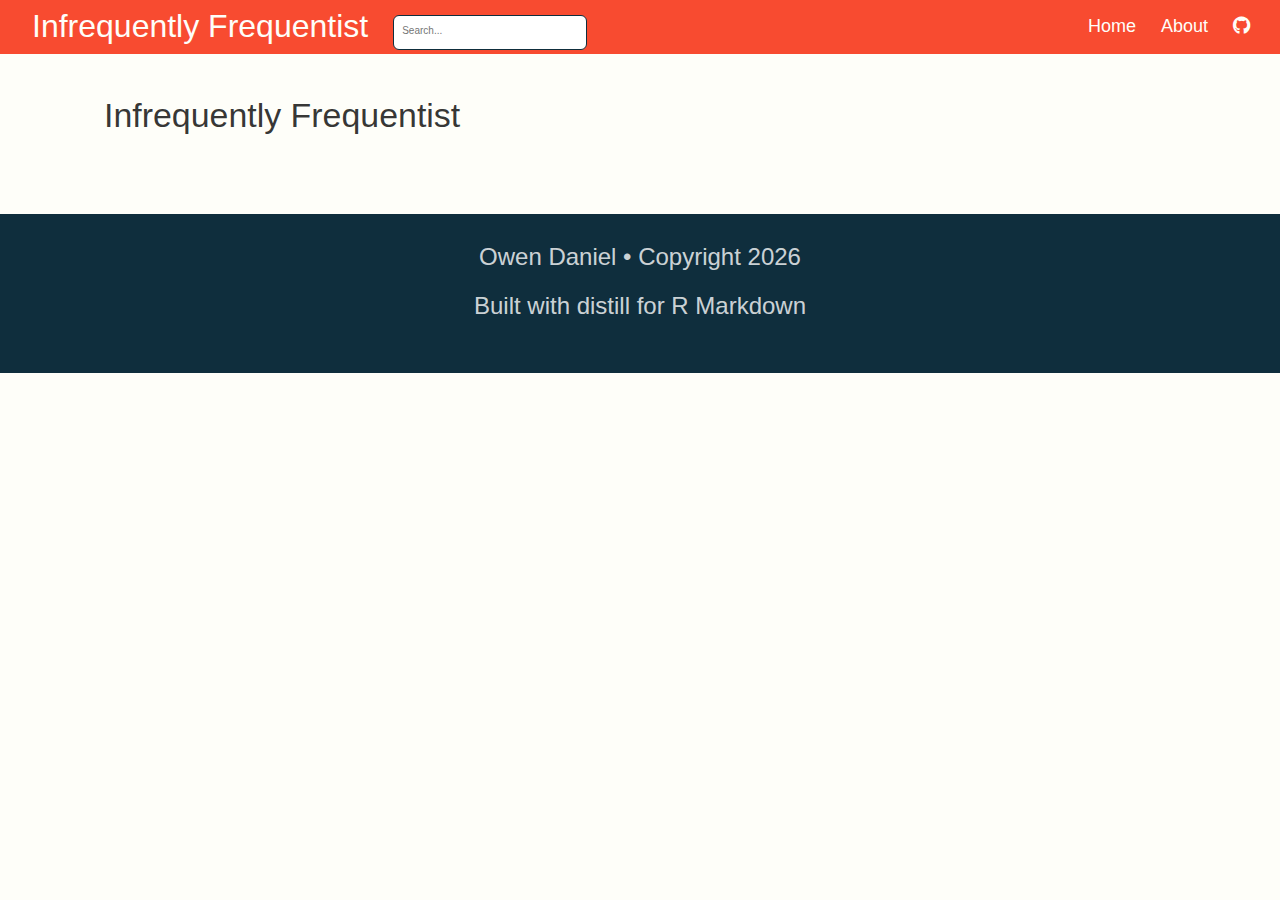
==== commit c219a279: "set theme" ====
--- a/index.html
+++ b/index.html
@@ -2515,44 +2515,9 @@
 
 
 
-<div class="posts-container posts-with-sidebar posts-apply-limit l-screen-inset">
+<div class="posts-container posts-apply-limit l-page">
 <div class="posts-list">
 <h1 class="posts-list-caption" data-caption="Infrequently Frequentist">Infrequently Frequentist</h1>
-<a href="posts/2021-05-23-bromans-socks/" class="post-preview">
-<script class="post-metadata" type="text/json">{"categories":["Bayesian","Discrete Probability"]}</script>
-<div class="metadata">
-<div class="publishedDate">May 21, 2021</div>
-<div class="dt-authors"></div>
-</div>
-<div class="thumbnail"></div>
-<div class="description">
-<h2>A Fully Bayesian Analysis of Broman's Socks</h2>
-<div class="dt-tags">
-<div class="dt-tag">Bayesian</div>
-<div class="dt-tag">Discrete Probability</div>
-</div>
-<p>When Karl Broman tweeted about his laundry he likely didn't imagine that people would still be estimating how many socks he washed 7 years later. In this post my willingness to derive some exact formulae will enable a fully Bayesian, sampling free, approach to laundry quantification.</p>
-</div>
-</a>
-</div>
-<div class="posts-sidebar">
-<div class="sidebar-section categories">
-<h3>Categories</h3>
-<ul>
-<li>
-<a href="#category:Articles">Articles</a>
-<span class="category-count">(1)</span>
-</li>
-<li>
-<a href="#category:Bayesian">Bayesian</a>
-<span class="category-count">(1)</span>
-</li>
-<li>
-<a href="#category:Discrete_Probability">Discrete Probability</a>
-<span class="category-count">(1)</span>
-</li>
-</ul>
-</div>
 </div>
 <div class="posts-more">
 <a href="#">More articles &raquo;</a>
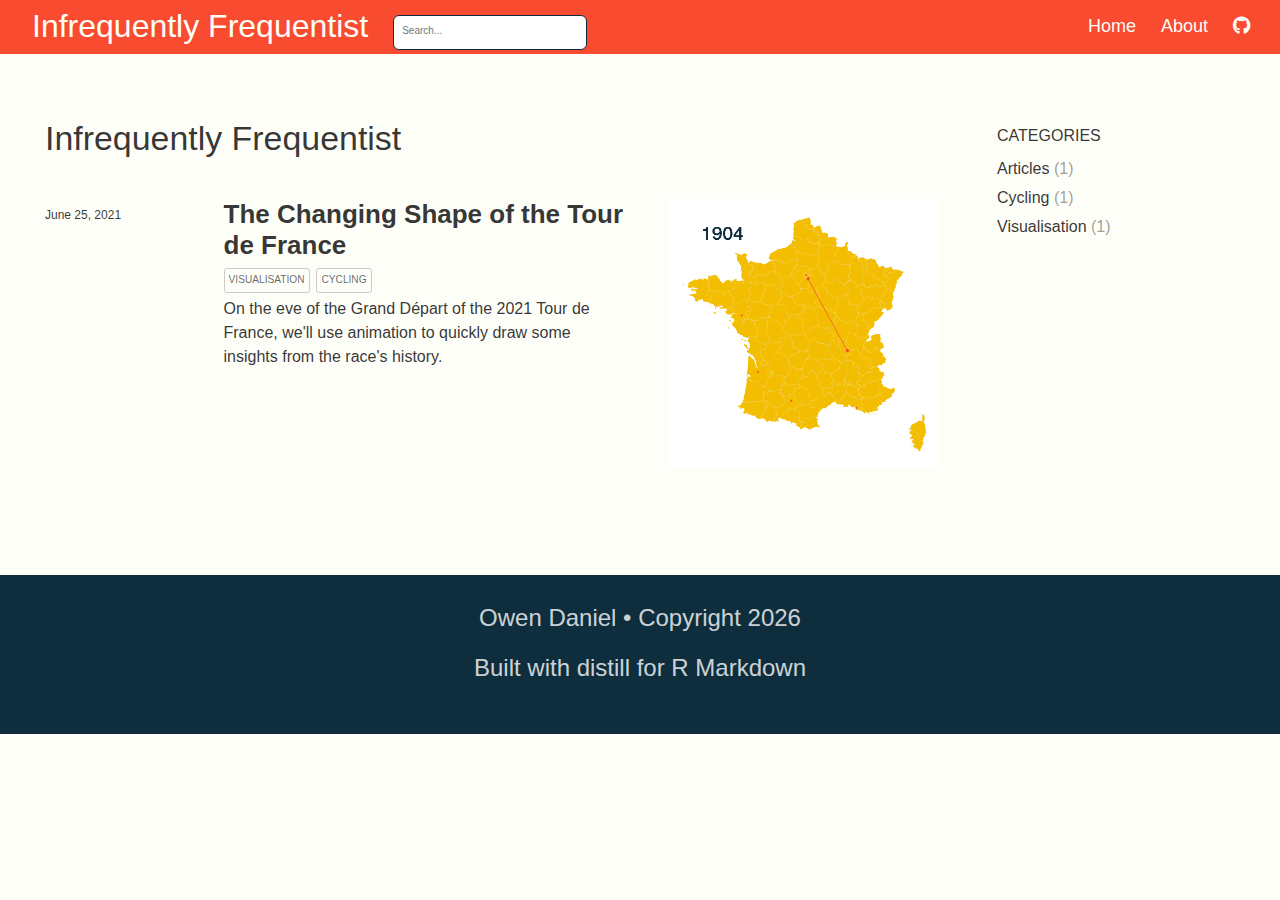
==== commit 8a1d50ec: "Final draft for initial posting" ====
--- a/index.html
+++ b/index.html
@@ -2515,9 +2515,46 @@
 
 
 
-<div class="posts-container posts-apply-limit l-page">
+<div class="posts-container posts-with-sidebar posts-apply-limit l-screen-inset">
 <div class="posts-list">
 <h1 class="posts-list-caption" data-caption="Infrequently Frequentist">Infrequently Frequentist</h1>
+<a href="posts/2021-06-21-the-changing-shape-of-the-tour-de-france/" class="post-preview">
+<script class="post-metadata" type="text/json">{"categories":["Visualisation","Cycling"]}</script>
+<div class="metadata">
+<div class="publishedDate">June 25, 2021</div>
+<div class="dt-authors"></div>
+</div>
+<div class="thumbnail">
+<img src="posts/2021-06-21-the-changing-shape-of-the-tour-de-france/img/tdf_shape_1915.gif"/>
+</div>
+<div class="description">
+<h2>The Changing Shape of the Tour de France</h2>
+<div class="dt-tags">
+<div class="dt-tag">Visualisation</div>
+<div class="dt-tag">Cycling</div>
+</div>
+<p>On the eve of the Grand Départ of the 2021 Tour de France, we'll use animation to quickly draw some insights from the race's history.</p>
+</div>
+</a>
+</div>
+<div class="posts-sidebar">
+<div class="sidebar-section categories">
+<h3>Categories</h3>
+<ul>
+<li>
+<a href="#category:Articles">Articles</a>
+<span class="category-count">(1)</span>
+</li>
+<li>
+<a href="#category:Cycling">Cycling</a>
+<span class="category-count">(1)</span>
+</li>
+<li>
+<a href="#category:Visualisation">Visualisation</a>
+<span class="category-count">(1)</span>
+</li>
+</ul>
+</div>
 </div>
 <div class="posts-more">
 <a href="#">More articles &raquo;</a>
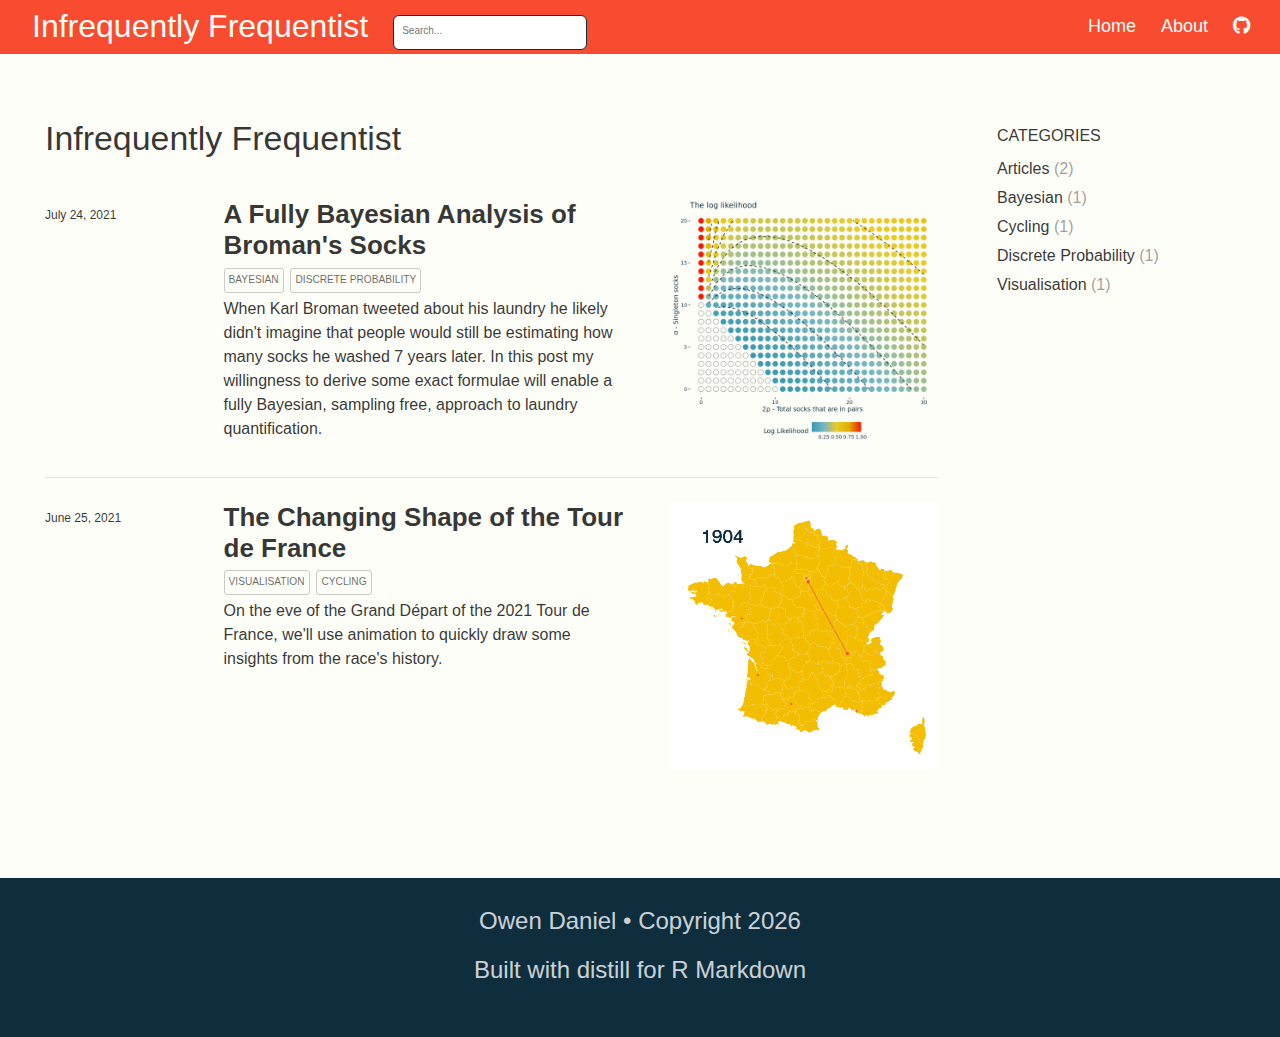
==== commit 91d188ec: "final commit with computation details" ====
--- a/index.html
+++ b/index.html
@@ -2518,14 +2518,32 @@
 <div class="posts-container posts-with-sidebar posts-apply-limit l-screen-inset">
 <div class="posts-list">
 <h1 class="posts-list-caption" data-caption="Infrequently Frequentist">Infrequently Frequentist</h1>
-<a href="posts/2021-06-21-the-changing-shape-of-the-tour-de-france/" class="post-preview">
+<a href="posts/2021-07-25-bromans-socks/" class="post-preview">
+<script class="post-metadata" type="text/json">{"categories":["Bayesian","Discrete Probability"]}</script>
+<div class="metadata">
+<div class="publishedDate">July 24, 2021</div>
+<div class="dt-authors"></div>
+</div>
+<div class="thumbnail">
+<img src="posts/2021-07-25-bromans-socks/distill-preview.png"/>
+</div>
+<div class="description">
+<h2>A Fully Bayesian Analysis of Broman's Socks</h2>
+<div class="dt-tags">
+<div class="dt-tag">Bayesian</div>
+<div class="dt-tag">Discrete Probability</div>
+</div>
+<p>When Karl Broman tweeted about his laundry he likely didn't imagine that people would still be estimating how many socks he washed 7 years later. In this post my willingness to derive some exact formulae will enable a fully Bayesian, sampling free, approach to laundry quantification.</p>
+</div>
+</a>
+<a href="posts/2021-06-25-tdf-shape-21/" class="post-preview">
 <script class="post-metadata" type="text/json">{"categories":["Visualisation","Cycling"]}</script>
 <div class="metadata">
 <div class="publishedDate">June 25, 2021</div>
 <div class="dt-authors"></div>
 </div>
 <div class="thumbnail">
-<img src="posts/2021-06-21-the-changing-shape-of-the-tour-de-france/img/tdf_shape_1915.gif"/>
+<img src="posts/2021-06-25-tdf-shape-21/img/tdf_shape_1915.gif"/>
 </div>
 <div class="description">
 <h2>The Changing Shape of the Tour de France</h2>
@@ -2543,10 +2561,18 @@
 <ul>
 <li>
 <a href="#category:Articles">Articles</a>
+<span class="category-count">(2)</span>
+</li>
+<li>
+<a href="#category:Bayesian">Bayesian</a>
 <span class="category-count">(1)</span>
 </li>
 <li>
 <a href="#category:Cycling">Cycling</a>
+<span class="category-count">(1)</span>
+</li>
+<li>
+<a href="#category:Discrete_Probability">Discrete Probability</a>
 <span class="category-count">(1)</span>
 </li>
 <li>
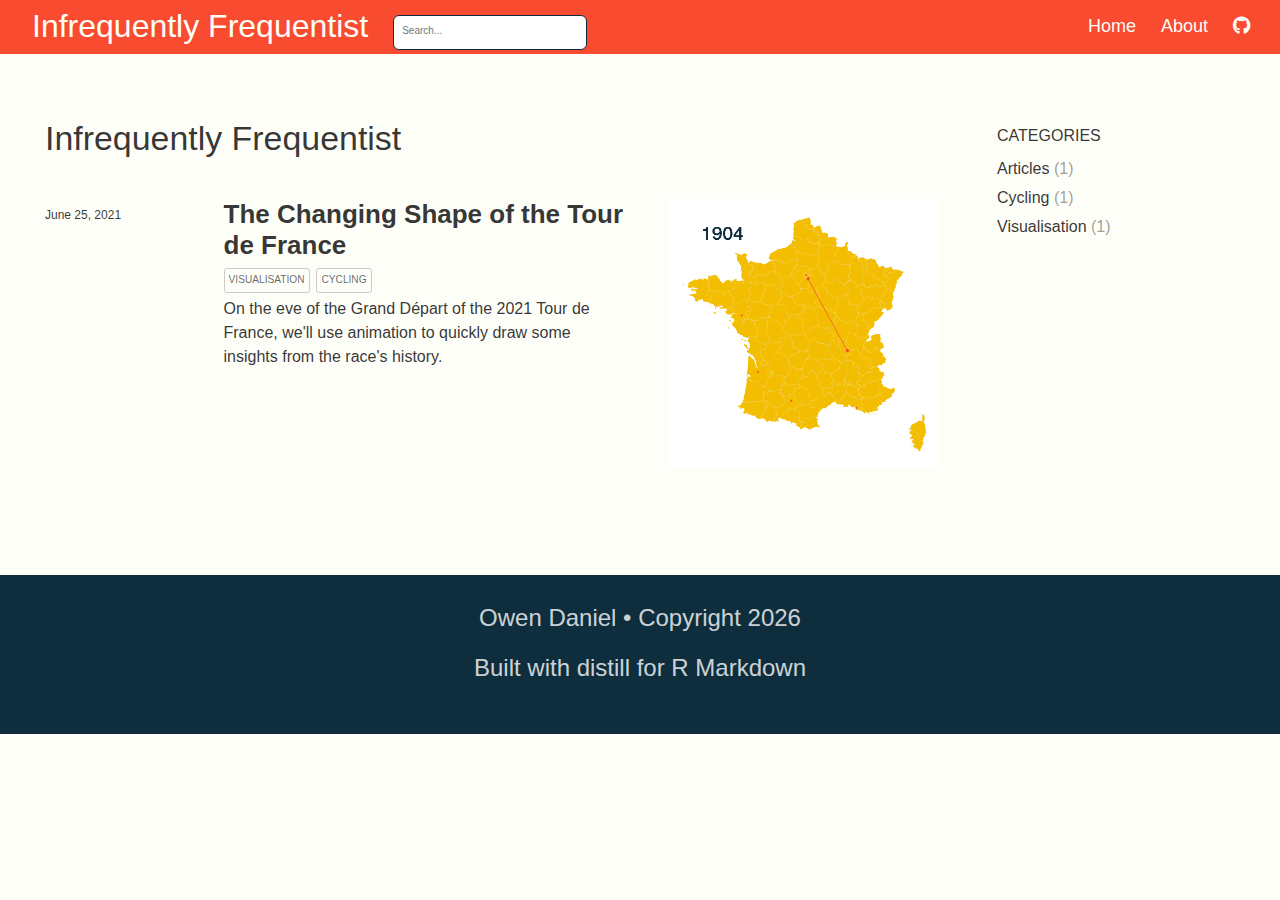
==== commit 8dcd59e7: "configure utteranc.es" ====
--- a/index.html
+++ b/index.html
@@ -2349,6 +2349,43 @@
   <script src="site_libs/webcomponents-2.0.0/webcomponents.js"></script>
   <script src="site_libs/distill-2.2.21/template.v2.js"></script>
   <!--radix_placeholder_site_in_header-->
+  <script>
+    document.addEventListener("DOMContentLoaded", function () {
+      if (!/posts/.test(location.pathname)) {
+        return;
+      }
+  
+      var script = document.createElement("script");
+      script.src = "https://utteranc.es/client.js";
+      script.setAttribute("repo", "odaniel1/odaniel1.github.io");
+      script.setAttribute("issue-term", "title");
+      script.setAttribute("crossorigin", "anonymous");
+      script.setAttribute("label", "comments");
+      script.setAttribute("theme", "github-light");
+  
+      /* wait for article to load, append script to article element */
+      var observer = new MutationObserver(function (mutations, observer) {
+        var article = document.querySelector("d-article");
+        if (article) {
+          observer.disconnect();
+          /* HACK: article scroll */
+          article.setAttribute("style", "overflow-y: hidden");
+          article.appendChild(script);
+        }
+      });
+  
+      observer.observe(document.body, { childList: true });
+    });
+  </script>
+  
+  <!-- <script src="https://utteranc.es/client.js" -->
+  <!--         repo="odaniel1/odaniel1.github.io" -->
+  <!--         issue-term="title" -->
+  <!--         label="comments" -->
+  <!--         theme="github-light" -->
+  <!--         crossorigin="anonymous" -->
+  <!--         async> -->
+  <!-- </script> -->
   <!--/radix_placeholder_site_in_header-->
 
 
@@ -2518,24 +2555,6 @@
 <div class="posts-container posts-with-sidebar posts-apply-limit l-screen-inset">
 <div class="posts-list">
 <h1 class="posts-list-caption" data-caption="Infrequently Frequentist">Infrequently Frequentist</h1>
-<a href="posts/2021-07-25-bromans-socks/" class="post-preview">
-<script class="post-metadata" type="text/json">{"categories":["Bayesian","Discrete Probability"]}</script>
-<div class="metadata">
-<div class="publishedDate">July 24, 2021</div>
-<div class="dt-authors"></div>
-</div>
-<div class="thumbnail">
-<img src="posts/2021-07-25-bromans-socks/distill-preview.png"/>
-</div>
-<div class="description">
-<h2>A Fully Bayesian Analysis of Broman's Socks</h2>
-<div class="dt-tags">
-<div class="dt-tag">Bayesian</div>
-<div class="dt-tag">Discrete Probability</div>
-</div>
-<p>When Karl Broman tweeted about his laundry he likely didn't imagine that people would still be estimating how many socks he washed 7 years later. In this post my willingness to derive some exact formulae will enable a fully Bayesian, sampling free, approach to laundry quantification.</p>
-</div>
-</a>
 <a href="posts/2021-06-25-tdf-shape-21/" class="post-preview">
 <script class="post-metadata" type="text/json">{"categories":["Visualisation","Cycling"]}</script>
 <div class="metadata">
@@ -2561,18 +2580,10 @@
 <ul>
 <li>
 <a href="#category:Articles">Articles</a>
-<span class="category-count">(2)</span>
-</li>
-<li>
-<a href="#category:Bayesian">Bayesian</a>
 <span class="category-count">(1)</span>
 </li>
 <li>
 <a href="#category:Cycling">Cycling</a>
-<span class="category-count">(1)</span>
-</li>
-<li>
-<a href="#category:Discrete_Probability">Discrete Probability</a>
 <span class="category-count">(1)</span>
 </li>
 <li>
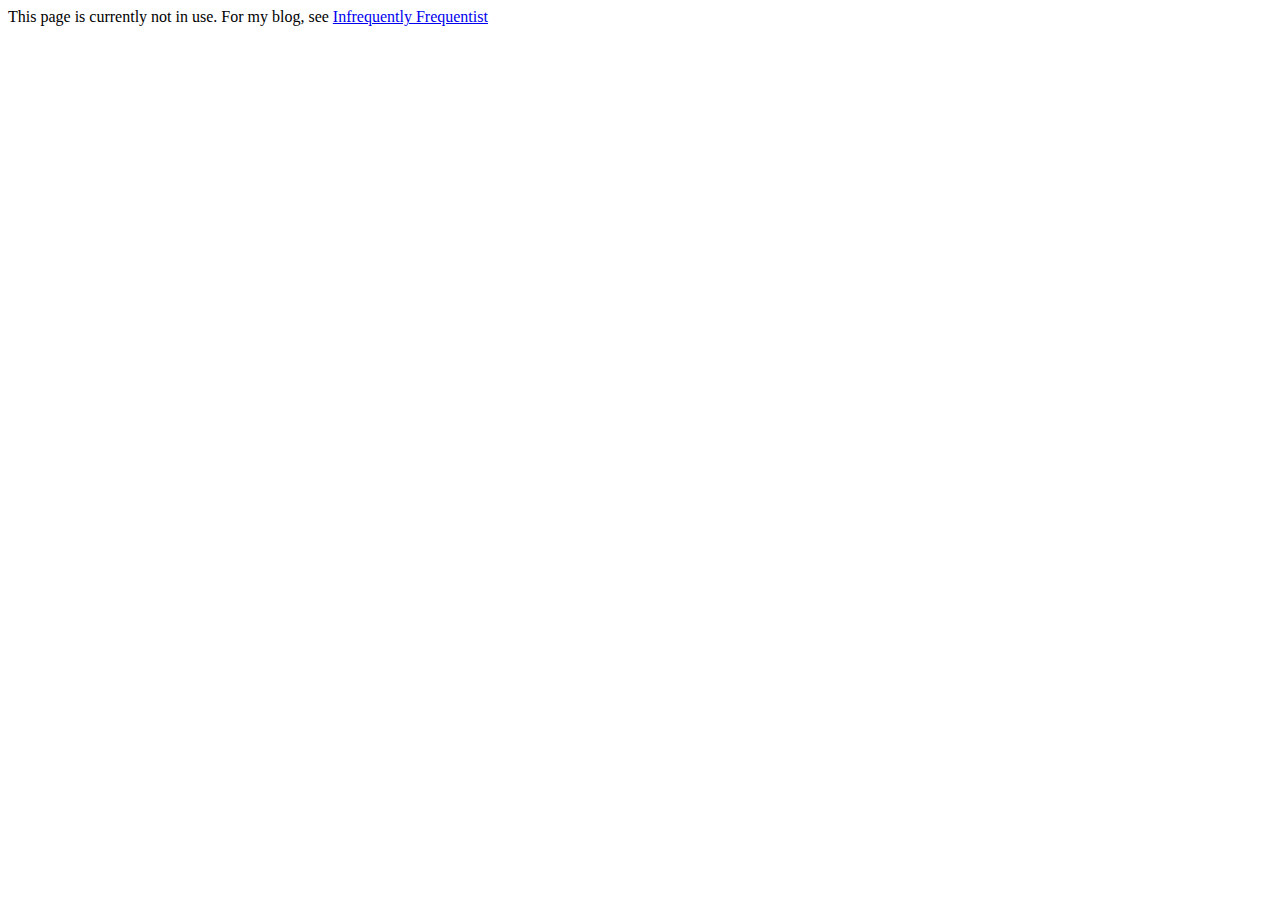
==== commit 3323664b: "migrate to odaniel1/InfrequentlyFrequentist" ====
--- a/index.html
+++ b/index.html
@@ -1,2649 +1,6 @@
-<!DOCTYPE html>
-
-<html xmlns="http://www.w3.org/1999/xhtml" lang="" xml:lang="">
-
-<head>
-  <meta charset="utf-8"/>
-  <meta name="viewport" content="width=device-width, initial-scale=1"/>
-  <meta http-equiv="X-UA-Compatible" content="IE=Edge,chrome=1"/>
-  <meta name="generator" content="distill" />
-
-  <style type="text/css">
-  /* Hide doc at startup (prevent jankiness while JS renders/transforms) */
-  body {
-    visibility: hidden;
-  }
-  </style>
-
- <!--radix_placeholder_import_source-->
- <!--/radix_placeholder_import_source-->
-
-<style type="text/css">code{white-space: pre;}</style>
-<style type="text/css" data-origin="pandoc">
-a.sourceLine { display: inline-block; line-height: 1.25; }
-a.sourceLine { pointer-events: none; color: inherit; text-decoration: inherit; }
-a.sourceLine:empty { height: 1.2em; }
-.sourceCode { overflow: visible; }
-code.sourceCode { white-space: pre; position: relative; }
-div.sourceCode { margin: 1em 0; }
-pre.sourceCode { margin: 0; }
-@media screen {
-div.sourceCode { overflow: auto; }
-}
-@media print {
-code.sourceCode { white-space: pre-wrap; }
-a.sourceLine { text-indent: -1em; padding-left: 1em; }
-}
-pre.numberSource a.sourceLine
-  { position: relative; left: -4em; }
-pre.numberSource a.sourceLine::before
-  { content: attr(data-line-number);
-    position: relative; left: -1em; text-align: right; vertical-align: baseline;
-    border: none; pointer-events: all; display: inline-block;
-    -webkit-touch-callout: none; -webkit-user-select: none;
-    -khtml-user-select: none; -moz-user-select: none;
-    -ms-user-select: none; user-select: none;
-    padding: 0 4px; width: 4em;
-    color: #aaaaaa;
-  }
-pre.numberSource { margin-left: 3em; border-left: 1px solid #aaaaaa;  padding-left: 4px; }
-div.sourceCode
-  {  }
-@media screen {
-a.sourceLine::before { text-decoration: underline; }
-}
-code span.al { color: #ad0000; } /* Alert */
-code span.an { color: #5e5e5e; } /* Annotation */
-code span.at { color: #20794d; } /* Attribute */
-code span.bn { color: #ad0000; } /* BaseN */
-code span.bu { } /* BuiltIn */
-code span.cf { color: #007ba5; } /* ControlFlow */
-code span.ch { color: #20794d; } /* Char */
-code span.cn { color: #8f5902; } /* Constant */
-code span.co { color: #5e5e5e; } /* Comment */
-code span.cv { color: #5e5e5e; font-style: italic; } /* CommentVar */
-code span.do { color: #5e5e5e; font-style: italic; } /* Documentation */
-code span.dt { color: #ad0000; } /* DataType */
-code span.dv { color: #ad0000; } /* DecVal */
-code span.er { color: #ad0000; } /* Error */
-code span.ex { } /* Extension */
-code span.fl { color: #ad0000; } /* Float */
-code span.fu { color: #4758ab; } /* Function */
-code span.im { } /* Import */
-code span.in { color: #5e5e5e; } /* Information */
-code span.kw { color: #007ba5; } /* Keyword */
-code span.op { color: #5e5e5e; } /* Operator */
-code span.ot { color: #007ba5; } /* Other */
-code span.pp { color: #ad0000; } /* Preprocessor */
-code span.sc { color: #20794d; } /* SpecialChar */
-code span.ss { color: #20794d; } /* SpecialString */
-code span.st { color: #20794d; } /* String */
-code span.va { color: #111111; } /* Variable */
-code span.vs { color: #20794d; } /* VerbatimString */
-code span.wa { color: #5e5e5e; font-style: italic; } /* Warning */
-</style>
-
-  <!--radix_placeholder_meta_tags-->
-  <title>Infrequently Frequentist</title>
-  
-  
-  
-  
-  <!--  https://developers.facebook.com/docs/sharing/webmasters#markup -->
-  <meta property="og:title" content="Infrequently Frequentist"/>
-  <meta property="og:type" content="article"/>
-  <meta property="og:locale" content="en_US"/>
-  <meta property="og:site_name" content="Infrequently Frequentist"/>
-  
-  <!--  https://dev.twitter.com/cards/types/summary -->
-  <meta property="twitter:card" content="summary"/>
-  <meta property="twitter:title" content="Infrequently Frequentist"/>
-  
-  <!--/radix_placeholder_meta_tags-->
-  <!--radix_placeholder_rmarkdown_metadata-->
-  
-  <script type="text/json" id="radix-rmarkdown-metadata">
-  {"type":"list","attributes":{"names":{"type":"character","attributes":{},"value":["title","site","listing"]}},"value":[{"type":"character","attributes":{},"value":["Infrequently Frequentist"]},{"type":"character","attributes":{},"value":["distill::distill_website"]},{"type":"character","attributes":{},"value":["posts"]}]}
-  </script>
-  <!--/radix_placeholder_rmarkdown_metadata-->
-  <!--radix_placeholder_navigation_in_header-->
-  <meta name="distill:offset" content=""/>
-  
-  <script type="application/javascript">
-  
-    window.headroom_prevent_pin = false;
-  
-    window.document.addEventListener("DOMContentLoaded", function (event) {
-  
-      // initialize headroom for banner
-      var header = $('header').get(0);
-      var headerHeight = header.offsetHeight;
-      var headroom = new Headroom(header, {
-        tolerance: 5,
-        onPin : function() {
-          if (window.headroom_prevent_pin) {
-            window.headroom_prevent_pin = false;
-            headroom.unpin();
-          }
-        }
-      });
-      headroom.init();
-      if(window.location.hash)
-        headroom.unpin();
-      $(header).addClass('headroom--transition');
-  
-      // offset scroll location for banner on hash change
-      // (see: https://github.com/WickyNilliams/headroom.js/issues/38)
-      window.addEventListener("hashchange", function(event) {
-        window.scrollTo(0, window.pageYOffset - (headerHeight + 25));
-      });
-  
-      // responsive menu
-      $('.distill-site-header').each(function(i, val) {
-        var topnav = $(this);
-        var toggle = topnav.find('.nav-toggle');
-        toggle.on('click', function() {
-          topnav.toggleClass('responsive');
-        });
-      });
-  
-      // nav dropdowns
-      $('.nav-dropbtn').click(function(e) {
-        $(this).next('.nav-dropdown-content').toggleClass('nav-dropdown-active');
-        $(this).parent().siblings('.nav-dropdown')
-           .children('.nav-dropdown-content').removeClass('nav-dropdown-active');
-      });
-      $("body").click(function(e){
-        $('.nav-dropdown-content').removeClass('nav-dropdown-active');
-      });
-      $(".nav-dropdown").click(function(e){
-        e.stopPropagation();
-      });
-    });
-  </script>
-  
-  <style type="text/css">
-  
-  /* Theme (user-documented overrideables for nav appearance) */
-  
-  .distill-site-nav {
-    color: rgba(255, 255, 255, 0.8);
-    background-color: #0F2E3D;
-    font-size: 15px;
-    font-weight: 300;
-  }
-  
-  .distill-site-nav a {
-    color: inherit;
-    text-decoration: none;
-  }
-  
-  .distill-site-nav a:hover {
-    color: white;
-  }
-  
-  @media print {
-    .distill-site-nav {
-      display: none;
-    }
-  }
-  
-  .distill-site-header {
-  
-  }
-  
-  .distill-site-footer {
-  
-  }
-  
-  
-  /* Site Header */
-  
-  .distill-site-header {
-    width: 100%;
-    box-sizing: border-box;
-    z-index: 3;
-  }
-  
-  .distill-site-header .nav-left {
-    display: inline-block;
-    margin-left: 8px;
-  }
-  
-  @media screen and (max-width: 768px) {
-    .distill-site-header .nav-left {
-      margin-left: 0;
-    }
-  }
-  
-  
-  .distill-site-header .nav-right {
-    float: right;
-    margin-right: 8px;
-  }
-  
-  .distill-site-header a,
-  .distill-site-header .title {
-    display: inline-block;
-    text-align: center;
-    padding: 14px 10px 14px 10px;
-  }
-  
-  .distill-site-header .title {
-    font-size: 18px;
-    min-width: 150px;
-  }
-  
-  .distill-site-header .logo {
-    padding: 0;
-  }
-  
-  .distill-site-header .logo img {
-    display: none;
-    max-height: 20px;
-    width: auto;
-    margin-bottom: -4px;
-  }
-  
-  .distill-site-header .nav-image img {
-    max-height: 18px;
-    width: auto;
-    display: inline-block;
-    margin-bottom: -3px;
-  }
-  
-  
-  
-  @media screen and (min-width: 1000px) {
-    .distill-site-header .logo img {
-      display: inline-block;
-    }
-    .distill-site-header .nav-left {
-      margin-left: 20px;
-    }
-    .distill-site-header .nav-right {
-      margin-right: 20px;
-    }
-    .distill-site-header .title {
-      padding-left: 12px;
-    }
-  }
-  
-  
-  .distill-site-header .nav-toggle {
-    display: none;
-  }
-  
-  .nav-dropdown {
-    display: inline-block;
-    position: relative;
-  }
-  
-  .nav-dropdown .nav-dropbtn {
-    border: none;
-    outline: none;
-    color: rgba(255, 255, 255, 0.8);
-    padding: 16px 10px;
-    background-color: transparent;
-    font-family: inherit;
-    font-size: inherit;
-    font-weight: inherit;
-    margin: 0;
-    margin-top: 1px;
-    z-index: 2;
-  }
-  
-  .nav-dropdown-content {
-    display: none;
-    position: absolute;
-    background-color: white;
-    min-width: 200px;
-    border: 1px solid rgba(0,0,0,0.15);
-    border-radius: 4px;
-    box-shadow: 0px 8px 16px 0px rgba(0,0,0,0.1);
-    z-index: 1;
-    margin-top: 2px;
-    white-space: nowrap;
-    padding-top: 4px;
-    padding-bottom: 4px;
-  }
-  
-  .nav-dropdown-content hr {
-    margin-top: 4px;
-    margin-bottom: 4px;
-    border: none;
-    border-bottom: 1px solid rgba(0, 0, 0, 0.1);
-  }
-  
-  .nav-dropdown-active {
-    display: block;
-  }
-  
-  .nav-dropdown-content a, .nav-dropdown-content .nav-dropdown-header {
-    color: black;
-    padding: 6px 24px;
-    text-decoration: none;
-    display: block;
-    text-align: left;
-  }
-  
-  .nav-dropdown-content .nav-dropdown-header {
-    display: block;
-    padding: 5px 24px;
-    padding-bottom: 0;
-    text-transform: uppercase;
-    font-size: 14px;
-    color: #999999;
-    white-space: nowrap;
-  }
-  
-  .nav-dropdown:hover .nav-dropbtn {
-    color: white;
-  }
-  
-  .nav-dropdown-content a:hover {
-    background-color: #ddd;
-    color: black;
-  }
-  
-  .nav-right .nav-dropdown-content {
-    margin-left: -45%;
-    right: 0;
-  }
-  
-  @media screen and (max-width: 768px) {
-    .distill-site-header a, .distill-site-header .nav-dropdown  {display: none;}
-    .distill-site-header a.nav-toggle {
-      float: right;
-      display: block;
-    }
-    .distill-site-header .title {
-      margin-left: 0;
-    }
-    .distill-site-header .nav-right {
-      margin-right: 0;
-    }
-    .distill-site-header {
-      overflow: hidden;
-    }
-    .nav-right .nav-dropdown-content {
-      margin-left: 0;
-    }
-  }
-  
-  
-  @media screen and (max-width: 768px) {
-    .distill-site-header.responsive {position: relative; min-height: 500px; }
-    .distill-site-header.responsive a.nav-toggle {
-      position: absolute;
-      right: 0;
-      top: 0;
-    }
-    .distill-site-header.responsive a,
-    .distill-site-header.responsive .nav-dropdown {
-      display: block;
-      text-align: left;
-    }
-    .distill-site-header.responsive .nav-left,
-    .distill-site-header.responsive .nav-right {
-      width: 100%;
-    }
-    .distill-site-header.responsive .nav-dropdown {float: none;}
-    .distill-site-header.responsive .nav-dropdown-content {position: relative;}
-    .distill-site-header.responsive .nav-dropdown .nav-dropbtn {
-      display: block;
-      width: 100%;
-      text-align: left;
-    }
-  }
-  
-  /* Site Footer */
-  
-  .distill-site-footer {
-    width: 100%;
-    overflow: hidden;
-    box-sizing: border-box;
-    z-index: 3;
-    margin-top: 30px;
-    padding-top: 30px;
-    padding-bottom: 30px;
-    text-align: center;
-  }
-  
-  /* Headroom */
-  
-  d-title {
-    padding-top: 6rem;
-  }
-  
-  @media print {
-    d-title {
-      padding-top: 4rem;
-    }
-  }
-  
-  .headroom {
-    z-index: 1000;
-    position: fixed;
-    top: 0;
-    left: 0;
-    right: 0;
-  }
-  
-  .headroom--transition {
-    transition: all .4s ease-in-out;
-  }
-  
-  .headroom--unpinned {
-    top: -100px;
-  }
-  
-  .headroom--pinned {
-    top: 0;
-  }
-  
-  /* adjust viewport for navbar height */
-  /* helps vertically center bootstrap (non-distill) content */
-  .min-vh-100 {
-    min-height: calc(100vh - 100px) !important;
-  }
-  
-  </style>
-  
-  <script src="site_libs/jquery-1.11.3/jquery.min.js"></script>
-  <link href="site_libs/font-awesome-5.1.0/css/all.css" rel="stylesheet"/>
-  <link href="site_libs/font-awesome-5.1.0/css/v4-shims.css" rel="stylesheet"/>
-  <script src="site_libs/headroom-0.9.4/headroom.min.js"></script>
-  <script src="site_libs/autocomplete-0.37.1/autocomplete.min.js"></script>
-  <script src="site_libs/fuse-6.4.1/fuse.min.js"></script>
-  
-  <script type="application/javascript">
-  
-  function getMeta(metaName) {
-    var metas = document.getElementsByTagName('meta');
-    for (let i = 0; i < metas.length; i++) {
-      if (metas[i].getAttribute('name') === metaName) {
-        return metas[i].getAttribute('content');
-      }
-    }
-    return '';
-  }
-  
-  function offsetURL(url) {
-    var offset = getMeta('distill:offset');
-    return offset ? offset + '/' + url : url;
-  }
-  
-  function createFuseIndex() {
-  
-    // create fuse index
-    var options = {
-      keys: [
-        { name: 'title', weight: 20 },
-        { name: 'categories', weight: 15 },
-        { name: 'description', weight: 10 },
-        { name: 'contents', weight: 5 },
-      ],
-      ignoreLocation: true,
-      threshold: 0
-    };
-    var fuse = new window.Fuse([], options);
-  
-    // fetch the main search.json
-    return fetch(offsetURL('search.json'))
-      .then(function(response) {
-        if (response.status == 200) {
-          return response.json().then(function(json) {
-            // index main articles
-            json.articles.forEach(function(article) {
-              fuse.add(article);
-            });
-            // download collections and index their articles
-            return Promise.all(json.collections.map(function(collection) {
-              return fetch(offsetURL(collection)).then(function(response) {
-                if (response.status === 200) {
-                  return response.json().then(function(articles) {
-                    articles.forEach(function(article) {
-                      fuse.add(article);
-                    });
-                  })
-                } else {
-                  return Promise.reject(
-                    new Error('Unexpected status from search index request: ' +
-                              response.status)
-                  );
-                }
-              });
-            })).then(function() {
-              return fuse;
-            });
-          });
-  
-        } else {
-          return Promise.reject(
-            new Error('Unexpected status from search index request: ' +
-                        response.status)
-          );
-        }
-      });
-  }
-  
-  window.document.addEventListener("DOMContentLoaded", function (event) {
-  
-    // get search element (bail if we don't have one)
-    var searchEl = window.document.getElementById('distill-search');
-    if (!searchEl)
-      return;
-  
-    createFuseIndex()
-      .then(function(fuse) {
-  
-        // make search box visible
-        searchEl.classList.remove('hidden');
-  
-        // initialize autocomplete
-        var options = {
-          autoselect: true,
-          hint: false,
-          minLength: 2,
-        };
-        window.autocomplete(searchEl, options, [{
-          source: function(query, callback) {
-            const searchOptions = {
-              isCaseSensitive: false,
-              shouldSort: true,
-              minMatchCharLength: 2,
-              limit: 10,
-            };
-            var results = fuse.search(query, searchOptions);
-            callback(results
-              .map(function(result) { return result.item; })
-            );
-          },
-          templates: {
-            suggestion: function(suggestion) {
-              var img = suggestion.preview && Object.keys(suggestion.preview).length > 0
-                ? `<img src="${offsetURL(suggestion.preview)}"</img>`
-                : '';
-              var html = `
-                <div class="search-item">
-                  <h3>${suggestion.title}</h3>
-                  <div class="search-item-description">
-                    ${suggestion.description || ''}
-                  </div>
-                  <div class="search-item-preview">
-                    ${img}
-                  </div>
-                </div>
-              `;
-              return html;
-            }
-          }
-        }]).on('autocomplete:selected', function(event, suggestion) {
-          window.location.href = offsetURL(suggestion.path);
-        });
-        // remove inline display style on autocompleter (we want to
-        // manage responsive display via css)
-        $('.algolia-autocomplete').css("display", "");
-      })
-      .catch(function(error) {
-        console.log(error);
-      });
-  
-  });
-  
-  </script>
-  
-  <style type="text/css">
-  
-  .nav-search {
-    font-size: x-small;
-  }
-  
-  /* Algolioa Autocomplete */
-  
-  .algolia-autocomplete {
-    display: inline-block;
-    margin-left: 10px;
-    vertical-align: sub;
-    background-color: white;
-    color: black;
-    padding: 6px;
-    padding-top: 8px;
-    padding-bottom: 0;
-    border-radius: 6px;
-    border: 1px #0F2E3D solid;
-    width: 180px;
-  }
-  
-  
-  @media screen and (max-width: 768px) {
-    .distill-site-nav .algolia-autocomplete {
-      display: none;
-      visibility: hidden;
-    }
-    .distill-site-nav.responsive .algolia-autocomplete {
-      display: inline-block;
-      visibility: visible;
-    }
-    .distill-site-nav.responsive .algolia-autocomplete .aa-dropdown-menu {
-      margin-left: 0;
-      width: 400px;
-      max-height: 400px;
-    }
-  }
-  
-  .algolia-autocomplete .aa-input, .algolia-autocomplete .aa-hint {
-    width: 90%;
-    outline: none;
-    border: none;
-  }
-  
-  .algolia-autocomplete .aa-hint {
-    color: #999;
-  }
-  .algolia-autocomplete .aa-dropdown-menu {
-    width: 550px;
-    max-height: 70vh;
-    overflow-x: visible;
-    overflow-y: scroll;
-    padding: 5px;
-    margin-top: 3px;
-    margin-left: -150px;
-    background-color: #fff;
-    border-radius: 5px;
-    border: 1px solid #999;
-    border-top: none;
-  }
-  
-  .algolia-autocomplete .aa-dropdown-menu .aa-suggestion {
-    cursor: pointer;
-    padding: 5px 4px;
-    border-bottom: 1px solid #eee;
-  }
-  
-  .algolia-autocomplete .aa-dropdown-menu .aa-suggestion:last-of-type {
-    border-bottom: none;
-    margin-bottom: 2px;
-  }
-  
-  .algolia-autocomplete .aa-dropdown-menu .aa-suggestion .search-item {
-    overflow: hidden;
-    font-size: 0.8em;
-    line-height: 1.4em;
-  }
-  
-  .algolia-autocomplete .aa-dropdown-menu .aa-suggestion .search-item h3 {
-    font-size: 1rem;
-    margin-block-start: 0;
-    margin-block-end: 5px;
-  }
-  
-  .algolia-autocomplete .aa-dropdown-menu .aa-suggestion .search-item-description {
-    display: inline-block;
-    overflow: hidden;
-    height: 2.8em;
-    width: 80%;
-    margin-right: 4%;
-  }
-  
-  .algolia-autocomplete .aa-dropdown-menu .aa-suggestion .search-item-preview {
-    display: inline-block;
-    width: 15%;
-  }
-  
-  .algolia-autocomplete .aa-dropdown-menu .aa-suggestion .search-item-preview img {
-    height: 3em;
-    width: auto;
-    display: none;
-  }
-  
-  .algolia-autocomplete .aa-dropdown-menu .aa-suggestion .search-item-preview img[src] {
-    display: initial;
-  }
-  
-  .algolia-autocomplete .aa-dropdown-menu .aa-suggestion.aa-cursor {
-    background-color: #eee;
-  }
-  .algolia-autocomplete .aa-dropdown-menu .aa-suggestion em {
-    font-weight: bold;
-    font-style: normal;
-  }
-  
-  </style>
-  
-  
-  <!--/radix_placeholder_navigation_in_header-->
-  <!--radix_placeholder_distill-->
-  
-  <style type="text/css">
-  
-  body {
-    background-color: white;
-  }
-  
-  .pandoc-table {
-    width: 100%;
-  }
-  
-  .pandoc-table>caption {
-    margin-bottom: 10px;
-  }
-  
-  .pandoc-table th:not([align]) {
-    text-align: left;
-  }
-  
-  .pagedtable-footer {
-    font-size: 15px;
-  }
-  
-  d-byline .byline {
-    grid-template-columns: 2fr 2fr;
-  }
-  
-  d-byline .byline h3 {
-    margin-block-start: 1.5em;
-  }
-  
-  d-byline .byline .authors-affiliations h3 {
-    margin-block-start: 0.5em;
-  }
-  
-  .authors-affiliations .orcid-id {
-    width: 16px;
-    height:16px;
-    margin-left: 4px;
-    margin-right: 4px;
-    vertical-align: middle;
-    padding-bottom: 2px;
-  }
-  
-  d-title .dt-tags {
-    margin-top: 1em;
-    grid-column: text;
-  }
-  
-  .dt-tags .dt-tag {
-    text-decoration: none;
-    display: inline-block;
-    color: rgba(0,0,0,0.6);
-    padding: 0em 0.4em;
-    margin-right: 0.5em;
-    margin-bottom: 0.4em;
-    font-size: 70%;
-    border: 1px solid rgba(0,0,0,0.2);
-    border-radius: 3px;
-    text-transform: uppercase;
-    font-weight: 500;
-  }
-  
-  d-article table.gt_table td,
-  d-article table.gt_table th {
-    border-bottom: none;
-  }
-  
-  .html-widget {
-    margin-bottom: 2.0em;
-  }
-  
-  .l-screen-inset {
-    padding-right: 16px;
-  }
-  
-  .l-screen .caption {
-    margin-left: 10px;
-  }
-  
-  .shaded {
-    background: rgb(247, 247, 247);
-    padding-top: 20px;
-    padding-bottom: 20px;
-    border-top: 1px solid rgba(0, 0, 0, 0.1);
-    border-bottom: 1px solid rgba(0, 0, 0, 0.1);
-  }
-  
-  .shaded .html-widget {
-    margin-bottom: 0;
-    border: 1px solid rgba(0, 0, 0, 0.1);
-  }
-  
-  .shaded .shaded-content {
-    background: white;
-  }
-  
-  .text-output {
-    margin-top: 0;
-    line-height: 1.5em;
-  }
-  
-  .hidden {
-    display: none !important;
-  }
-  
-  d-article {
-    padding-top: 2.5rem;
-    padding-bottom: 30px;
-  }
-  
-  d-appendix {
-    padding-top: 30px;
-  }
-  
-  d-article>p>img {
-    width: 100%;
-  }
-  
-  d-article h2 {
-    margin: 1rem 0 1.5rem 0;
-  }
-  
-  d-article h3 {
-    margin-top: 1.5rem;
-  }
-  
-  d-article iframe {
-    border: 1px solid rgba(0, 0, 0, 0.1);
-    margin-bottom: 2.0em;
-    width: 100%;
-  }
-  
-  /* Tweak code blocks */
-  
-  d-article div.sourceCode code,
-  d-article pre code {
-    font-family: Consolas, Monaco, 'Andale Mono', 'Ubuntu Mono', monospace;
-  }
-  
-  d-article pre,
-  d-article div.sourceCode,
-  d-article div.sourceCode pre {
-    overflow: auto;
-  }
-  
-  d-article div.sourceCode {
-    background-color: white;
-  }
-  
-  d-article div.sourceCode pre {
-    padding-left: 10px;
-    font-size: 12px;
-    border-left: 2px solid rgba(0,0,0,0.1);
-  }
-  
-  d-article pre {
-    font-size: 12px;
-    color: black;
-    background: none;
-    margin-top: 0;
-    text-align: left;
-    white-space: pre;
-    word-spacing: normal;
-    word-break: normal;
-    word-wrap: normal;
-    line-height: 1.5;
-  
-    -moz-tab-size: 4;
-    -o-tab-size: 4;
-    tab-size: 4;
-  
-    -webkit-hyphens: none;
-    -moz-hyphens: none;
-    -ms-hyphens: none;
-    hyphens: none;
-  }
-  
-  d-article pre a {
-    border-bottom: none;
-  }
-  
-  d-article pre a:hover {
-    border-bottom: none;
-    text-decoration: underline;
-  }
-  
-  d-article details {
-    grid-column: text;
-    margin-bottom: 0.8em;
-  }
-  
-  @media(min-width: 768px) {
-  
-  d-article pre,
-  d-article div.sourceCode,
-  d-article div.sourceCode pre {
-    overflow: visible !important;
-  }
-  
-  d-article div.sourceCode pre {
-    padding-left: 18px;
-    font-size: 14px;
-  }
-  
-  d-article pre {
-    font-size: 14px;
-  }
-  
-  }
-  
-  figure img.external {
-    background: white;
-    border: 1px solid rgba(0, 0, 0, 0.1);
-    box-shadow: 0 1px 8px rgba(0, 0, 0, 0.1);
-    padding: 18px;
-    box-sizing: border-box;
-  }
-  
-  /* CSS for d-contents */
-  
-  .d-contents {
-    grid-column: text;
-    color: rgba(0,0,0,0.8);
-    font-size: 0.9em;
-    padding-bottom: 1em;
-    margin-bottom: 1em;
-    padding-bottom: 0.5em;
-    margin-bottom: 1em;
-    padding-left: 0.25em;
-    justify-self: start;
-  }
-  
-  @media(min-width: 1000px) {
-    .d-contents.d-contents-float {
-      height: 0;
-      grid-column-start: 1;
-      grid-column-end: 4;
-      justify-self: center;
-      padding-right: 3em;
-      padding-left: 2em;
-    }
-  }
-  
-  .d-contents nav h3 {
-    font-size: 18px;
-    margin-top: 0;
-    margin-bottom: 1em;
-  }
-  
-  .d-contents li {
-    list-style-type: none
-  }
-  
-  .d-contents nav > ul {
-    padding-left: 0;
-  }
-  
-  .d-contents ul {
-    padding-left: 1em
-  }
-  
-  .d-contents nav ul li {
-    margin-top: 0.6em;
-    margin-bottom: 0.2em;
-  }
-  
-  .d-contents nav a {
-    font-size: 13px;
-    border-bottom: none;
-    text-decoration: none
-    color: rgba(0, 0, 0, 0.8);
-  }
-  
-  .d-contents nav a:hover {
-    text-decoration: underline solid rgba(0, 0, 0, 0.6)
-  }
-  
-  .d-contents nav > ul > li > a {
-    font-weight: 600;
-  }
-  
-  .d-contents nav > ul > li > ul {
-    font-weight: inherit;
-  }
-  
-  .d-contents nav > ul > li > ul > li {
-    margin-top: 0.2em;
-  }
-  
-  
-  .d-contents nav ul {
-    margin-top: 0;
-    margin-bottom: 0.25em;
-  }
-  
-  .d-article-with-toc h2:nth-child(2) {
-    margin-top: 0;
-  }
-  
-  
-  /* Figure */
-  
-  .figure {
-    position: relative;
-    margin-bottom: 2.5em;
-    margin-top: 1.5em;
-  }
-  
-  .figure img {
-    width: 100%;
-  }
-  
-  .figure .caption {
-    color: rgba(0, 0, 0, 0.6);
-    font-size: 12px;
-    line-height: 1.5em;
-  }
-  
-  .figure img.external {
-    background: white;
-    border: 1px solid rgba(0, 0, 0, 0.1);
-    box-shadow: 0 1px 8px rgba(0, 0, 0, 0.1);
-    padding: 18px;
-    box-sizing: border-box;
-  }
-  
-  .figure .caption a {
-    color: rgba(0, 0, 0, 0.6);
-  }
-  
-  .figure .caption b,
-  .figure .caption strong, {
-    font-weight: 600;
-    color: rgba(0, 0, 0, 1.0);
-  }
-  
-  /* Citations */
-  
-  d-article .citation {
-    color: inherit;
-    cursor: inherit;
-  }
-  
-  div.hanging-indent{
-    margin-left: 1em; text-indent: -1em;
-  }
-  
-  /* Citation hover box */
-  
-  .tippy-box[data-theme~=light-border] {
-    background-color: rgba(250, 250, 250, 0.95);
-  }
-  
-  .tippy-content > p {
-    margin-bottom: 0;
-    padding: 2px;
-  }
-  
-  
-  /* Tweak 1000px media break to show more text */
-  
-  @media(min-width: 1000px) {
-    .base-grid,
-    distill-header,
-    d-title,
-    d-abstract,
-    d-article,
-    d-appendix,
-    distill-appendix,
-    d-byline,
-    d-footnote-list,
-    d-citation-list,
-    distill-footer {
-      grid-template-columns: [screen-start] 1fr [page-start kicker-start] 80px [middle-start] 50px [text-start kicker-end] 65px 65px 65px 65px 65px 65px 65px 65px [text-end gutter-start] 65px [middle-end] 65px [page-end gutter-end] 1fr [screen-end];
-      grid-column-gap: 16px;
-    }
-  
-    .grid {
-      grid-column-gap: 16px;
-    }
-  
-    d-article {
-      font-size: 1.06rem;
-      line-height: 1.7em;
-    }
-    figure .caption, .figure .caption, figure figcaption {
-      font-size: 13px;
-    }
-  }
-  
-  @media(min-width: 1180px) {
-    .base-grid,
-    distill-header,
-    d-title,
-    d-abstract,
-    d-article,
-    d-appendix,
-    distill-appendix,
-    d-byline,
-    d-footnote-list,
-    d-citation-list,
-    distill-footer {
-      grid-template-columns: [screen-start] 1fr [page-start kicker-start] 60px [middle-start] 60px [text-start kicker-end] 60px 60px 60px 60px 60px 60px 60px 60px [text-end gutter-start] 60px [middle-end] 60px [page-end gutter-end] 1fr [screen-end];
-      grid-column-gap: 32px;
-    }
-  
-    .grid {
-      grid-column-gap: 32px;
-    }
-  }
-  
-  
-  /* Get the citation styles for the appendix (not auto-injected on render since
-     we do our own rendering of the citation appendix) */
-  
-  d-appendix .citation-appendix,
-  .d-appendix .citation-appendix {
-    font-size: 11px;
-    line-height: 15px;
-    border-left: 1px solid rgba(0, 0, 0, 0.1);
-    padding-left: 18px;
-    border: 1px solid rgba(0,0,0,0.1);
-    background: rgba(0, 0, 0, 0.02);
-    padding: 10px 18px;
-    border-radius: 3px;
-    color: rgba(150, 150, 150, 1);
-    overflow: hidden;
-    margin-top: -12px;
-    white-space: pre-wrap;
-    word-wrap: break-word;
-  }
-  
-  /* Include appendix styles here so they can be overridden */
-  
-  d-appendix {
-    contain: layout style;
-    font-size: 0.8em;
-    line-height: 1.7em;
-    margin-top: 60px;
-    margin-bottom: 0;
-    border-top: 1px solid rgba(0, 0, 0, 0.1);
-    color: rgba(0,0,0,0.5);
-    padding-top: 60px;
-    padding-bottom: 48px;
-  }
-  
-  d-appendix h3 {
-    grid-column: page-start / text-start;
-    font-size: 15px;
-    font-weight: 500;
-    margin-top: 1em;
-    margin-bottom: 0;
-    color: rgba(0,0,0,0.65);
-  }
-  
-  d-appendix h3 + * {
-    margin-top: 1em;
-  }
-  
-  d-appendix ol {
-    padding: 0 0 0 15px;
-  }
-  
-  @media (min-width: 768px) {
-    d-appendix ol {
-      padding: 0 0 0 30px;
-      margin-left: -30px;
-    }
-  }
-  
-  d-appendix li {
-    margin-bottom: 1em;
-  }
-  
-  d-appendix a {
-    color: rgba(0, 0, 0, 0.6);
-  }
-  
-  d-appendix > * {
-    grid-column: text;
-  }
-  
-  d-appendix > d-footnote-list,
-  d-appendix > d-citation-list,
-  d-appendix > distill-appendix {
-    grid-column: screen;
-  }
-  
-  /* Include footnote styles here so they can be overridden */
-  
-  d-footnote-list {
-    contain: layout style;
-  }
-  
-  d-footnote-list > * {
-    grid-column: text;
-  }
-  
-  d-footnote-list a.footnote-backlink {
-    color: rgba(0,0,0,0.3);
-    padding-left: 0.5em;
-  }
-  
-  
-  
-  /* Anchor.js */
-  
-  .anchorjs-link {
-    /*transition: all .25s linear; */
-    text-decoration: none;
-    border-bottom: none;
-  }
-  *:hover > .anchorjs-link {
-    margin-left: -1.125em !important;
-    text-decoration: none;
-    border-bottom: none;
-  }
-  
-  /* Social footer */
-  
-  .social_footer {
-    margin-top: 30px;
-    margin-bottom: 0;
-    color: rgba(0,0,0,0.67);
-  }
-  
-  .disqus-comments {
-    margin-right: 30px;
-  }
-  
-  .disqus-comment-count {
-    border-bottom: 1px solid rgba(0, 0, 0, 0.4);
-    cursor: pointer;
-  }
-  
-  #disqus_thread {
-    margin-top: 30px;
-  }
-  
-  .article-sharing a {
-    border-bottom: none;
-    margin-right: 8px;
-  }
-  
-  .article-sharing a:hover {
-    border-bottom: none;
-  }
-  
-  .sidebar-section.subscribe {
-    font-size: 12px;
-    line-height: 1.6em;
-  }
-  
-  .subscribe p {
-    margin-bottom: 0.5em;
-  }
-  
-  
-  .article-footer .subscribe {
-    font-size: 15px;
-    margin-top: 45px;
-  }
-  
-  
-  .sidebar-section.custom {
-    font-size: 12px;
-    line-height: 1.6em;
-  }
-  
-  .custom p {
-    margin-bottom: 0.5em;
-  }
-  
-  /* Styles for listing layout (hide title) */
-  .layout-listing d-title, .layout-listing .d-title {
-    display: none;
-  }
-  
-  /* Styles for posts lists (not auto-injected) */
-  
-  
-  .posts-with-sidebar {
-    padding-left: 45px;
-    padding-right: 45px;
-  }
-  
-  .posts-list .description h2,
-  .posts-list .description p {
-    font-family: -apple-system, BlinkMacSystemFont, "Segoe UI", Roboto, Oxygen, Ubuntu, Cantarell, "Fira Sans", "Droid Sans", "Helvetica Neue", Arial, sans-serif;
-  }
-  
-  .posts-list .description h2 {
-    font-weight: 700;
-    border-bottom: none;
-    padding-bottom: 0;
-  }
-  
-  .posts-list h2.post-tag {
-    border-bottom: 1px solid rgba(0, 0, 0, 0.2);
-    padding-bottom: 12px;
-  }
-  .posts-list {
-    margin-top: 60px;
-    margin-bottom: 24px;
-  }
-  
-  .posts-list .post-preview {
-    text-decoration: none;
-    overflow: hidden;
-    display: block;
-    border-bottom: 1px solid rgba(0, 0, 0, 0.1);
-    padding: 24px 0;
-  }
-  
-  .post-preview-last {
-    border-bottom: none !important;
-  }
-  
-  .posts-list .posts-list-caption {
-    grid-column: screen;
-    font-weight: 400;
-  }
-  
-  .posts-list .post-preview h2 {
-    margin: 0 0 6px 0;
-    line-height: 1.2em;
-    font-style: normal;
-    font-size: 24px;
-  }
-  
-  .posts-list .post-preview p {
-    margin: 0 0 12px 0;
-    line-height: 1.4em;
-    font-size: 16px;
-  }
-  
-  .posts-list .post-preview .thumbnail {
-    box-sizing: border-box;
-    margin-bottom: 24px;
-    position: relative;
-    max-width: 500px;
-  }
-  .posts-list .post-preview img {
-    width: 100%;
-    display: block;
-  }
-  
-  .posts-list .metadata {
-    font-size: 12px;
-    line-height: 1.4em;
-    margin-bottom: 18px;
-  }
-  
-  .posts-list .metadata > * {
-    display: inline-block;
-  }
-  
-  .posts-list .metadata .publishedDate {
-    margin-right: 2em;
-  }
-  
-  .posts-list .metadata .dt-authors {
-    display: block;
-    margin-top: 0.3em;
-    margin-right: 2em;
-  }
-  
-  .posts-list .dt-tags {
-    display: block;
-    line-height: 1em;
-  }
-  
-  .posts-list .dt-tags .dt-tag {
-    display: inline-block;
-    color: rgba(0,0,0,0.6);
-    padding: 0.3em 0.4em;
-    margin-right: 0.2em;
-    margin-bottom: 0.4em;
-    font-size: 60%;
-    border: 1px solid rgba(0,0,0,0.2);
-    border-radius: 3px;
-    text-transform: uppercase;
-    font-weight: 500;
-  }
-  
-  .posts-list img {
-    opacity: 1;
-  }
-  
-  .posts-list img[data-src] {
-    opacity: 0;
-  }
-  
-  .posts-more {
-    clear: both;
-  }
-  
-  
-  .posts-sidebar {
-    font-size: 16px;
-  }
-  
-  .posts-sidebar h3 {
-    font-size: 16px;
-    margin-top: 0;
-    margin-bottom: 0.5em;
-    font-weight: 400;
-    text-transform: uppercase;
-  }
-  
-  .sidebar-section {
-    margin-bottom: 30px;
-  }
-  
-  .categories ul {
-    list-style-type: none;
-    margin: 0;
-    padding: 0;
-  }
-  
-  .categories li {
-    color: rgba(0, 0, 0, 0.8);
-    margin-bottom: 0;
-  }
-  
-  .categories li>a {
-    border-bottom: none;
-  }
-  
-  .categories li>a:hover {
-    border-bottom: 1px solid rgba(0, 0, 0, 0.4);
-  }
-  
-  .categories .active {
-    font-weight: 600;
-  }
-  
-  .categories .category-count {
-    color: rgba(0, 0, 0, 0.4);
-  }
-  
-  
-  @media(min-width: 768px) {
-    .posts-list .post-preview h2 {
-      font-size: 26px;
-    }
-    .posts-list .post-preview .thumbnail {
-      float: right;
-      width: 30%;
-      margin-bottom: 0;
-    }
-    .posts-list .post-preview .description {
-      float: left;
-      width: 45%;
-    }
-    .posts-list .post-preview .metadata {
-      float: left;
-      width: 20%;
-      margin-top: 8px;
-    }
-    .posts-list .post-preview p {
-      margin: 0 0 12px 0;
-      line-height: 1.5em;
-      font-size: 16px;
-    }
-    .posts-with-sidebar .posts-list {
-      float: left;
-      width: 75%;
-    }
-    .posts-with-sidebar .posts-sidebar {
-      float: right;
-      width: 20%;
-      margin-top: 60px;
-      padding-top: 24px;
-      padding-bottom: 24px;
-    }
-  }
-  
-  
-  /* Improve display for browsers without grid (IE/Edge <= 15) */
-  
-  .downlevel {
-    line-height: 1.6em;
-    font-family: -apple-system, BlinkMacSystemFont, "Segoe UI", Roboto, Oxygen, Ubuntu, Cantarell, "Fira Sans", "Droid Sans", "Helvetica Neue", Arial, sans-serif;
-    margin: 0;
-  }
-  
-  .downlevel .d-title {
-    padding-top: 6rem;
-    padding-bottom: 1.5rem;
-  }
-  
-  .downlevel .d-title h1 {
-    font-size: 50px;
-    font-weight: 700;
-    line-height: 1.1em;
-    margin: 0 0 0.5rem;
-  }
-  
-  .downlevel .d-title p {
-    font-weight: 300;
-    font-size: 1.2rem;
-    line-height: 1.55em;
-    margin-top: 0;
-  }
-  
-  .downlevel .d-byline {
-    padding-top: 0.8em;
-    padding-bottom: 0.8em;
-    font-size: 0.8rem;
-    line-height: 1.8em;
-  }
-  
-  .downlevel .section-separator {
-    border: none;
-    border-top: 1px solid rgba(0, 0, 0, 0.1);
-  }
-  
-  .downlevel .d-article {
-    font-size: 1.06rem;
-    line-height: 1.7em;
-    padding-top: 1rem;
-    padding-bottom: 2rem;
-  }
-  
-  
-  .downlevel .d-appendix {
-    padding-left: 0;
-    padding-right: 0;
-    max-width: none;
-    font-size: 0.8em;
-    line-height: 1.7em;
-    margin-bottom: 0;
-    color: rgba(0,0,0,0.5);
-    padding-top: 40px;
-    padding-bottom: 48px;
-  }
-  
-  .downlevel .footnotes ol {
-    padding-left: 13px;
-  }
-  
-  .downlevel .base-grid,
-  .downlevel .distill-header,
-  .downlevel .d-title,
-  .downlevel .d-abstract,
-  .downlevel .d-article,
-  .downlevel .d-appendix,
-  .downlevel .distill-appendix,
-  .downlevel .d-byline,
-  .downlevel .d-footnote-list,
-  .downlevel .d-citation-list,
-  .downlevel .distill-footer,
-  .downlevel .appendix-bottom,
-  .downlevel .posts-container {
-    padding-left: 40px;
-    padding-right: 40px;
-  }
-  
-  @media(min-width: 768px) {
-    .downlevel .base-grid,
-    .downlevel .distill-header,
-    .downlevel .d-title,
-    .downlevel .d-abstract,
-    .downlevel .d-article,
-    .downlevel .d-appendix,
-    .downlevel .distill-appendix,
-    .downlevel .d-byline,
-    .downlevel .d-footnote-list,
-    .downlevel .d-citation-list,
-    .downlevel .distill-footer,
-    .downlevel .appendix-bottom,
-    .downlevel .posts-container {
-    padding-left: 150px;
-    padding-right: 150px;
-    max-width: 900px;
-  }
-  }
-  
-  .downlevel pre code {
-    display: block;
-    border-left: 2px solid rgba(0, 0, 0, .1);
-    padding: 0 0 0 20px;
-    font-size: 14px;
-  }
-  
-  .downlevel code, .downlevel pre {
-    color: black;
-    background: none;
-    font-family: Consolas, Monaco, 'Andale Mono', 'Ubuntu Mono', monospace;
-    text-align: left;
-    white-space: pre;
-    word-spacing: normal;
-    word-break: normal;
-    word-wrap: normal;
-    line-height: 1.5;
-  
-    -moz-tab-size: 4;
-    -o-tab-size: 4;
-    tab-size: 4;
-  
-    -webkit-hyphens: none;
-    -moz-hyphens: none;
-    -ms-hyphens: none;
-    hyphens: none;
-  }
-  
-  .downlevel .posts-list .post-preview {
-    color: inherit;
-  }
-  
-  
-  
-  </style>
-  
-  <script type="application/javascript">
-  
-  function is_downlevel_browser() {
-    if (bowser.isUnsupportedBrowser({ msie: "12", msedge: "16"},
-                                   window.navigator.userAgent)) {
-      return true;
-    } else {
-      return window.load_distill_framework === undefined;
-    }
-  }
-  
-  // show body when load is complete
-  function on_load_complete() {
-  
-    // add anchors
-    if (window.anchors) {
-      window.anchors.options.placement = 'left';
-      window.anchors.add('d-article > h2, d-article > h3, d-article > h4, d-article > h5');
-    }
-  
-  
-    // set body to visible
-    document.body.style.visibility = 'visible';
-  
-    // force redraw for leaflet widgets
-    if (window.HTMLWidgets) {
-      var maps = window.HTMLWidgets.findAll(".leaflet");
-      $.each(maps, function(i, el) {
-        var map = this.getMap();
-        map.invalidateSize();
-        map.eachLayer(function(layer) {
-          if (layer instanceof L.TileLayer)
-            layer.redraw();
-        });
-      });
-    }
-  
-    // trigger 'shown' so htmlwidgets resize
-    $('d-article').trigger('shown');
-  }
-  
-  function init_distill() {
-  
-    init_common();
-  
-    // create front matter
-    var front_matter = $('<d-front-matter></d-front-matter>');
-    $('#distill-front-matter').wrap(front_matter);
-  
-    // create d-title
-    $('.d-title').changeElementType('d-title');
-  
-    // create d-byline
-    var byline = $('<d-byline></d-byline>');
-    $('.d-byline').replaceWith(byline);
-  
-    // create d-article
-    var article = $('<d-article></d-article>');
-    $('.d-article').wrap(article).children().unwrap();
-  
-    // move posts container into article
-    $('.posts-container').appendTo($('d-article'));
-  
-    // create d-appendix
-    $('.d-appendix').changeElementType('d-appendix');
-  
-    // flag indicating that we have appendix items
-    var appendix = $('.appendix-bottom').children('h3').length > 0;
-  
-    // replace footnotes with <d-footnote>
-    $('.footnote-ref').each(function(i, val) {
-      appendix = true;
-      var href = $(this).attr('href');
-      var id = href.replace('#', '');
-      var fn = $('#' + id);
-      var fn_p = $('#' + id + '>p');
-      fn_p.find('.footnote-back').remove();
-      var text = fn_p.html();
-      var dtfn = $('<d-footnote></d-footnote>');
-      dtfn.html(text);
-      $(this).replaceWith(dtfn);
-    });
-    // remove footnotes
-    $('.footnotes').remove();
-  
-    // move refs into #references-listing
-    $('#references-listing').replaceWith($('#refs'));
-  
-    $('h1.appendix, h2.appendix').each(function(i, val) {
-      $(this).changeElementType('h3');
-    });
-    $('h3.appendix').each(function(i, val) {
-      var id = $(this).attr('id');
-      $('.d-contents a[href="#' + id + '"]').parent().remove();
-      appendix = true;
-      $(this).nextUntil($('h1, h2, h3')).addBack().appendTo($('d-appendix'));
-    });
-  
-    // show d-appendix if we have appendix content
-    $("d-appendix").css('display', appendix ? 'grid' : 'none');
-  
-    // localize layout chunks to just output
-    $('.layout-chunk').each(function(i, val) {
-  
-      // capture layout
-      var layout = $(this).attr('data-layout');
-  
-      // apply layout to markdown level block elements
-      var elements = $(this).children().not('details, div.sourceCode, pre, script');
-      elements.each(function(i, el) {
-        var layout_div = $('<div class="' + layout + '"></div>');
-        if (layout_div.hasClass('shaded')) {
-          var shaded_content = $('<div class="shaded-content"></div>');
-          $(this).wrap(shaded_content);
-          $(this).parent().wrap(layout_div);
-        } else {
-          $(this).wrap(layout_div);
-        }
-      });
-  
-  
-      // unwrap the layout-chunk div
-      $(this).children().unwrap();
-    });
-  
-    // remove code block used to force  highlighting css
-    $('.distill-force-highlighting-css').parent().remove();
-  
-    // remove empty line numbers inserted by pandoc when using a
-    // custom syntax highlighting theme
-    $('code.sourceCode a:empty').remove();
-  
-    // load distill framework
-    load_distill_framework();
-  
-    // wait for window.distillRunlevel == 4 to do post processing
-    function distill_post_process() {
-  
-      if (!window.distillRunlevel || window.distillRunlevel < 4)
-        return;
-  
-      // hide author/affiliations entirely if we have no authors
-      var front_matter = JSON.parse($("#distill-front-matter").html());
-      var have_authors = front_matter.authors && front_matter.authors.length > 0;
-      if (!have_authors)
-        $('d-byline').addClass('hidden');
-  
-      // article with toc class
-      $('.d-contents').parent().addClass('d-article-with-toc');
-  
-      // strip links that point to #
-      $('.authors-affiliations').find('a[href="#"]').removeAttr('href');
-  
-      // add orcid ids
-      $('.authors-affiliations').find('.author').each(function(i, el) {
-        var orcid_id = front_matter.authors[i].orcidID;
-        if (orcid_id) {
-          var a = $('<a></a>');
-          a.attr('href', 'https://orcid.org/' + orcid_id);
-          var img = $('<img></img>');
-          img.addClass('orcid-id');
-          img.attr('alt', 'ORCID ID');
-          img.attr('src','[data-uri]');
-          a.append(img);
-          $(this).append(a);
-        }
-      });
-  
-      // hide elements of author/affiliations grid that have no value
-      function hide_byline_column(caption) {
-        $('d-byline').find('h3:contains("' + caption + '")').parent().css('visibility', 'hidden');
-      }
-  
-      // affiliations
-      var have_affiliations = false;
-      for (var i = 0; i<front_matter.authors.length; ++i) {
-        var author = front_matter.authors[i];
-        if (author.affiliation !== "&nbsp;") {
-          have_affiliations = true;
-          break;
-        }
-      }
-      if (!have_affiliations)
-        $('d-byline').find('h3:contains("Affiliations")').css('visibility', 'hidden');
-  
-      // published date
-      if (!front_matter.publishedDate)
-        hide_byline_column("Published");
-  
-      // document object identifier
-      var doi = $('d-byline').find('h3:contains("DOI")');
-      var doi_p = doi.next().empty();
-      if (!front_matter.doi) {
-        // if we have a citation and valid citationText then link to that
-        if ($('#citation').length > 0 && front_matter.citationText) {
-          doi.html('Citation');
-          $('<a href="#citation"></a>')
-            .text(front_matter.citationText)
-            .appendTo(doi_p);
-        } else {
-          hide_byline_column("DOI");
-        }
-      } else {
-        $('<a></a>')
-           .attr('href', "https://doi.org/" + front_matter.doi)
-           .html(front_matter.doi)
-           .appendTo(doi_p);
-      }
-  
-       // change plural form of authors/affiliations
-      if (front_matter.authors.length === 1) {
-        var grid = $('.authors-affiliations');
-        grid.children('h3:contains("Authors")').text('Author');
-        grid.children('h3:contains("Affiliations")').text('Affiliation');
-      }
-  
-      // remove d-appendix and d-footnote-list local styles
-      $('d-appendix > style:first-child').remove();
-      $('d-footnote-list > style:first-child').remove();
-  
-      // move appendix-bottom entries to the bottom
-      $('.appendix-bottom').appendTo('d-appendix').children().unwrap();
-      $('.appendix-bottom').remove();
-  
-      // hoverable references
-      $('span.citation[data-cites]').each(function() {
-        var refHtml = $('#ref-' + $(this).attr('data-cites')).html();
-        window.tippy(this, {
-          allowHTML: true,
-          content: refHtml,
-          maxWidth: 500,
-          interactive: true,
-          interactiveBorder: 10,
-          theme: 'light-border',
-          placement: 'bottom-start'
-        });
-      });
-  
-      // clear polling timer
-      clearInterval(tid);
-  
-      // show body now that everything is ready
-      on_load_complete();
-    }
-  
-    var tid = setInterval(distill_post_process, 50);
-    distill_post_process();
-  
-  }
-  
-  function init_downlevel() {
-  
-    init_common();
-  
-     // insert hr after d-title
-    $('.d-title').after($('<hr class="section-separator"/>'));
-  
-    // check if we have authors
-    var front_matter = JSON.parse($("#distill-front-matter").html());
-    var have_authors = front_matter.authors && front_matter.authors.length > 0;
-  
-    // manage byline/border
-    if (!have_authors)
-      $('.d-byline').remove();
-    $('.d-byline').after($('<hr class="section-separator"/>'));
-    $('.d-byline a').remove();
-  
-    // remove toc
-    $('.d-contents').remove();
-  
-    // move appendix elements
-    $('h1.appendix, h2.appendix').each(function(i, val) {
-      $(this).changeElementType('h3');
-    });
-    $('h3.appendix').each(function(i, val) {
-      $(this).nextUntil($('h1, h2, h3')).addBack().appendTo($('.d-appendix'));
-    });
-  
-  
-    // inject headers into references and footnotes
-    var refs_header = $('<h3></h3>');
-    refs_header.text('References');
-    $('#refs').prepend(refs_header);
-  
-    var footnotes_header = $('<h3></h3');
-    footnotes_header.text('Footnotes');
-    $('.footnotes').children('hr').first().replaceWith(footnotes_header);
-  
-    // move appendix-bottom entries to the bottom
-    $('.appendix-bottom').appendTo('.d-appendix').children().unwrap();
-    $('.appendix-bottom').remove();
-  
-    // remove appendix if it's empty
-    if ($('.d-appendix').children().length === 0)
-      $('.d-appendix').remove();
-  
-    // prepend separator above appendix
-    $('.d-appendix').before($('<hr class="section-separator" style="clear: both"/>'));
-  
-    // trim code
-    $('pre>code').each(function(i, val) {
-      $(this).html($.trim($(this).html()));
-    });
-  
-    // move posts-container right before article
-    $('.posts-container').insertBefore($('.d-article'));
-  
-    $('body').addClass('downlevel');
-  
-    on_load_complete();
-  }
-  
-  
-  function init_common() {
-  
-    // jquery plugin to change element types
-    (function($) {
-      $.fn.changeElementType = function(newType) {
-        var attrs = {};
-  
-        $.each(this[0].attributes, function(idx, attr) {
-          attrs[attr.nodeName] = attr.nodeValue;
-        });
-  
-        this.replaceWith(function() {
-          return $("<" + newType + "/>", attrs).append($(this).contents());
-        });
-      };
-    })(jQuery);
-  
-    // prevent underline for linked images
-    $('a > img').parent().css({'border-bottom' : 'none'});
-  
-    // mark non-body figures created by knitr chunks as 100% width
-    $('.layout-chunk').each(function(i, val) {
-      var figures = $(this).find('img, .html-widget');
-      if ($(this).attr('data-layout') !== "l-body") {
-        figures.css('width', '100%');
-      } else {
-        figures.css('max-width', '100%');
-        figures.filter("[width]").each(function(i, val) {
-          var fig = $(this);
-          fig.css('width', fig.attr('width') + 'px');
-        });
-  
-      }
-    });
-  
-    // auto-append index.html to post-preview links in file: protocol
-    // and in rstudio ide preview
-    $('.post-preview').each(function(i, val) {
-      if (window.location.protocol === "file:")
-        $(this).attr('href', $(this).attr('href') + "index.html");
-    });
-  
-    // get rid of index.html references in header
-    if (window.location.protocol !== "file:") {
-      $('.distill-site-header a[href]').each(function(i,val) {
-        $(this).attr('href', $(this).attr('href').replace("index.html", "./"));
-      });
-    }
-  
-    // add class to pandoc style tables
-    $('tr.header').parent('thead').parent('table').addClass('pandoc-table');
-    $('.kable-table').children('table').addClass('pandoc-table');
-  
-    // add figcaption style to table captions
-    $('caption').parent('table').addClass("figcaption");
-  
-    // initialize posts list
-    if (window.init_posts_list)
-      window.init_posts_list();
-  
-    // implmement disqus comment link
-    $('.disqus-comment-count').click(function() {
-      window.headroom_prevent_pin = true;
-      $('#disqus_thread').toggleClass('hidden');
-      if (!$('#disqus_thread').hasClass('hidden')) {
-        var offset = $(this).offset();
-        $(window).resize();
-        $('html, body').animate({
-          scrollTop: offset.top - 35
-        });
-      }
-    });
-  }
-  
-  document.addEventListener('DOMContentLoaded', function() {
-    if (is_downlevel_browser())
-      init_downlevel();
-    else
-      window.addEventListener('WebComponentsReady', init_distill);
-  });
-  
-  </script>
-  
-  <style type="text/css">
-  /* base variables */
-  
-  /* Edit the CSS properties in this file to create a custom
-     Distill theme. Only edit values in the right column
-     for each row; values shown are the CSS defaults.
-     To return any property to the default,
-     you may set its value to: unset
-     All rows must end with a semi-colon.                      */
-  
-  /* Optional: embed custom fonts here with `@import`          */
-  /* This must remain at the top of this file.                 */
-  
-  
-  
-  html {
-    /*-- Main font sizes --*/
-    --title-size:      50px;
-    --body-size:       1.06rem;
-    --code-size:       14px;
-    --aside-size:      12px;
-    --fig-cap-size:    13px;
-    /*-- Main font colors --*/
-    --title-color:     #000000;
-    --header-color:    rgba(0, 0, 0, 0.8);
-    --body-color:      rgba(0, 0, 0, 0.8);
-    --aside-color:     rgba(0, 0, 0, 0.6);
-    --fig-cap-color:   rgba(0, 0, 0, 0.6);
-    /*-- Specify custom fonts ~~~ must be imported above   --*/
-    --heading-font:    sans-serif;
-    --mono-font:       monospace;
-    --body-font:       sans-serif;
-    --navbar-font:     sans-serif;  /* websites + blogs only */
-  }
-  
-  /*-- ARTICLE METADATA --*/
-  d-byline {
-    --heading-size:    0.6rem;
-    --heading-color:   rgba(0, 0, 0, 0.5);
-    --body-size:       0.8rem;
-    --body-color:      rgba(0, 0, 0, 0.8);
-  }
-  
-  /*-- ARTICLE TABLE OF CONTENTS --*/
-  .d-contents {
-    --heading-size:    18px;
-    --contents-size:   13px;
-  }
-  
-  /*-- ARTICLE APPENDIX --*/
-  d-appendix {
-    --heading-size:    15px;
-    --heading-color:   rgba(0, 0, 0, 0.65);
-    --text-size:       0.8em;
-    --text-color:      rgba(0, 0, 0, 0.5);
-  }
-  
-  /*-- WEBSITE HEADER + FOOTER --*/
-  /* These properties only apply to Distill sites and blogs  */
-  
-  .distill-site-header {
-    --title-size:       18px;
-    --text-color:       rgba(255, 255, 255, 0.8);
-    --text-size:        15px;
-    --hover-color:      white;
-    --bkgd-color:       #0F2E3D;
-  }
-  
-  .distill-site-footer {
-    --text-color:       rgba(255, 255, 255, 0.8);
-    --text-size:        15px;
-    --hover-color:      white;
-    --bkgd-color:       #0F2E3D;
-  }
-  
-  /*-- Additional custom styles --*/
-  /* Add any additional CSS rules below                      */
-  </style>
-  <style type="text/css">
-  /* base variables */
-  
-  /* Edit the CSS properties in this file to create a custom
-     Distill theme. Only edit values in the right column
-     for each row; values shown are the CSS defaults.
-     To return any property to the default,
-     you may set its value to: unset
-     All rows must end with a semi-colon.                      */
-  
-  /* Optional: embed custom fonts here with `@import`          */
-  /* This must remain at the top of this file.                 */
-  
-  
-  
-  html {
-    /*-- Main font sizes --*/
-    --title-size:      50px;
-    --body-size:       1.06rem;
-    --code-size:       14px;
-    --aside-size:      12px;
-    --fig-cap-size:    13px;
-    /*-- Main font colors --*/
-    --title-color:     rgba(0, 0, 0, 0.8);
-    --header-color:    rgba(0, 0, 0, 0.8);
-    --body-color:      rgba(0, 0, 0, 0.8);
-    --aside-color:     rgba(0, 0, 0, 0.6);
-    --fig-cap-color:   rgba(0, 0, 0, 0.6);
-    /*-- Specify custom fonts ~~~ must be imported above   --*/
-    --heading-font:    sans-serif;
-    --mono-font:       monospace;
-    --body-font:       sans-serif;
-    --navbar-font:     sans-serif;  /* websites + blogs only */
-  }
-  
-  /*-- ARTICLE METADATA --*/
-  d-byline {
-    --heading-size:    0.6rem;
-    --heading-color:   rgba(0, 0, 0, 0.5);
-    --body-size:       0.8rem;
-    --body-color:      rgba(0, 0, 0, 0.8);
-  }
-  
-  /*-- ARTICLE TABLE OF CONTENTS --*/
-  .d-contents {
-    --heading-size:    18px;
-    --contents-size:   13px;
-  }
-  
-  /*-- ARTICLE APPENDIX --*/
-  d-appendix {
-    --heading-size:    15px;
-    --heading-color:   rgba(0, 0, 0, 0.65);
-    --text-size:       0.8em;
-    --text-color:      rgba(0, 0, 0, 0.5);
-  }
-  
-  /*-- WEBSITE HEADER + FOOTER --*/
-  /* These properties only apply to Distill sites and blogs  */
-  
-  .distill-site-header {
-    --title-size:       32px;
-    --text-color:       #fefef9; /*tufte off-white*/
-    --text-size:        18px;
-    --hover-color:      #0F2E3D; /*distill blue*/
-    --bkgd-color:       #F84B30; /*burnt orange*/
-  }
-  
-  .distill-site-footer {
-    --text-color:       rgba(255, 255, 255, 0.8);
-    --text-size:        24px;
-    --hover-color:      #F84B30; /*burnt orange*/
-    --bkgd-color:       #0F2E3D; /*distill blue*/
-  }
-  
-  /*-- Additional custom styles --*/
-  /* Add any additional CSS rules below                      */
-  body {
-    background: #fefef9; /*tufte off-white*/
-  }</style>
-  <style type="text/css">
-  /* base style */
-  
-  /* FONT FAMILIES */
-  
-  :root {
-    --heading-default: -apple-system, BlinkMacSystemFont, "Segoe UI", Roboto, Oxygen, Ubuntu, Cantarell, "Fira Sans", "Droid Sans", "Helvetica Neue", Arial, sans-serif;
-    --mono-default: Consolas, Monaco, 'Andale Mono', 'Ubuntu Mono', monospace;
-    --body-default: -apple-system, BlinkMacSystemFont, "Segoe UI", Roboto, Oxygen, Ubuntu, Cantarell, "Fira Sans", "Droid Sans", "Helvetica Neue", Arial, sans-serif;
-  }
-  
-  body,
-  .posts-list .post-preview p,
-  .posts-list .description p {
-    font-family: var(--body-font), var(--body-default);
-  }
-  
-  h1, h2, h3, h4, h5, h6,
-  .posts-list .post-preview h2,
-  .posts-list .description h2 {
-    font-family: var(--heading-font), var(--heading-default);
-  }
-  
-  d-article div.sourceCode code,
-  d-article pre code {
-    font-family: var(--mono-font), var(--mono-default);
-  }
-  
-  
-  /*-- TITLE --*/
-  d-title h1,
-  .posts-list > h1 {
-    color: var(--title-color, black);
-  }
-  
-  d-title h1 {
-    font-size: var(--title-size, 50px);
-  }
-  
-  /*-- HEADERS --*/
-  d-article h1,
-  d-article h2,
-  d-article h3,
-  d-article h4,
-  d-article h5,
-  d-article h6 {
-    color: var(--header-color, rgba(0, 0, 0, 0.8));
-  }
-  
-  /*-- BODY --*/
-  d-article > p,  /* only text inside of <p> tags */
-  d-article > ul, /* lists */
-  d-article > ol {
-    color: var(--body-color, rgba(0, 0, 0, 0.8));
-    font-size: var(--body-size, 1.06rem);
-  }
-  
-  
-  /*-- CODE --*/
-  d-article div.sourceCode code,
-  d-article pre code {
-    font-size: var(--code-size, 14px);
-  }
-  
-  /*-- ASIDE --*/
-  d-article aside {
-    font-size: var(--aside-size, 12px);
-    color: var(--aside-color, rgba(0, 0, 0, 0.6));
-  }
-  
-  /*-- FIGURE CAPTIONS --*/
-  figure .caption,
-  figure figcaption,
-  .figure .caption {
-    font-size: var(--fig-cap-size, 13px);
-    color: var(--fig-cap-color, rgba(0, 0, 0, 0.6));
-  }
-  
-  /*-- METADATA --*/
-  d-byline h3 {
-    font-size: var(--heading-size, 0.6rem);
-    color: var(--heading-color, rgba(0, 0, 0, 0.5));
-  }
-  
-  d-byline {
-    font-size: var(--body-size, 0.8rem);
-    color: var(--body-color, rgba(0, 0, 0, 0.8));
-  }
-  
-  d-byline a,
-  d-article d-byline a {
-    color: var(--body-color, rgba(0, 0, 0, 0.8));
-  }
-  
-  /*-- TABLE OF CONTENTS --*/
-  .d-contents nav h3 {
-    font-size: var(--heading-size, 18px);
-  }
-  
-  .d-contents nav a {
-    font-size: var(--contents-size, 13px);
-  }
-  
-  /*-- APPENDIX --*/
-  d-appendix h3 {
-    font-size: var(--heading-size, 15px);
-    color: var(--heading-color, rgba(0, 0, 0, 0.65));
-  }
-  
-  d-appendix {
-    font-size: var(--text-size, 0.8em);
-    color: var(--text-color, rgba(0, 0, 0, 0.5));
-  }
-  
-  d-appendix d-footnote-list a.footnote-backlink {
-    color: var(--text-color, rgba(0, 0, 0, 0.5));
-  }
-  
-  /*-- WEBSITE HEADER + FOOTER --*/
-  .distill-site-header .title {
-    font-size: var(--title-size, 18px);
-    font-family: var(--navbar-font), var(--heading-default);
-  }
-  
-  .distill-site-header a,
-  .nav-dropdown .nav-dropbtn {
-    font-family: var(--navbar-font), var(--heading-default);
-  }
-  
-  .nav-dropdown .nav-dropbtn {
-    color: var(--text-color, rgba(255, 255, 255, 0.8));
-    font-size: var(--text-size, 15px);
-  }
-  
-  .distill-site-header a:hover,
-  .nav-dropdown:hover .nav-dropbtn {
-    color: var(--hover-color, white);
-  }
-  
-  .distill-site-header {
-    font-size: var(--text-size, 15px);
-    color: var(--text-color, rgba(255, 255, 255, 0.8));
-    background-color: var(--bkgd-color, #0F2E3D);
-  }
-  
-  .distill-site-footer {
-    font-size: var(--text-size, 15px);
-    color: var(--text-color, rgba(255, 255, 255, 0.8));
-    background-color: var(--bkgd-color, #0F2E3D);
-  }
-  
-  .distill-site-footer a:hover {
-    color: var(--hover-color, white);
-  }</style>
-  <!--/radix_placeholder_distill-->
-  <script src="site_libs/popper-2.6.0/popper.min.js"></script>
-  <link href="site_libs/tippy-6.2.7/tippy.css" rel="stylesheet" />
-  <link href="site_libs/tippy-6.2.7/tippy-light-border.css" rel="stylesheet" />
-  <script src="site_libs/tippy-6.2.7/tippy.umd.min.js"></script>
-  <script src="site_libs/anchor-4.2.2/anchor.min.js"></script>
-  <script src="site_libs/bowser-1.9.3/bowser.min.js"></script>
-  <script src="site_libs/webcomponents-2.0.0/webcomponents.js"></script>
-  <script src="site_libs/distill-2.2.21/template.v2.js"></script>
-  <!--radix_placeholder_site_in_header-->
-  <script>
-    document.addEventListener("DOMContentLoaded", function () {
-      if (!/posts/.test(location.pathname)) {
-        return;
-      }
-  
-      var script = document.createElement("script");
-      script.src = "https://utteranc.es/client.js";
-      script.setAttribute("repo", "odaniel1/odaniel1.github.io");
-      script.setAttribute("issue-term", "title");
-      script.setAttribute("crossorigin", "anonymous");
-      script.setAttribute("label", "comments");
-      script.setAttribute("theme", "github-light");
-  
-      /* wait for article to load, append script to article element */
-      var observer = new MutationObserver(function (mutations, observer) {
-        var article = document.querySelector("d-article");
-        if (article) {
-          observer.disconnect();
-          /* HACK: article scroll */
-          article.setAttribute("style", "overflow-y: hidden");
-          article.appendChild(script);
-        }
-      });
-  
-      observer.observe(document.body, { childList: true });
-    });
-  </script>
-  
-  <!-- <script src="https://utteranc.es/client.js" -->
-  <!--         repo="odaniel1/odaniel1.github.io" -->
-  <!--         issue-term="title" -->
-  <!--         label="comments" -->
-  <!--         theme="github-light" -->
-  <!--         crossorigin="anonymous" -->
-  <!--         async> -->
-  <!-- </script> -->
-  <!--/radix_placeholder_site_in_header-->
-
-
-</head>
-
-<body class="layout-listing">
-
-<!--radix_placeholder_front_matter-->
-
-<script id="distill-front-matter" type="text/json">
-{"title":"Infrequently Frequentist","authors":[]}
-</script>
-
-<!--/radix_placeholder_front_matter-->
-<!--radix_placeholder_navigation_before_body-->
-<header class="header header--fixed" role="banner">
-<nav class="distill-site-nav distill-site-header">
-<div class="nav-left">
-<a href="index.html" class="title">Infrequently Frequentist</a>
-<input id="distill-search" class="nav-search hidden" type="text" placeholder="Search..."/>
-</div>
-<div class="nav-right">
-<a href="index.html">Home</a>
-<a href="about.html">About</a>
-<a href="https://github.com/odaniel1/odaniel1.github.io">
-<i class="fab fa-github" aria-hidden="true"></i>
-</a>
-<a href="javascript:void(0);" class="nav-toggle">&#9776;</a>
-</div>
-</nav>
-</header>
-<!--/radix_placeholder_navigation_before_body-->
-<!--radix_placeholder_site_before_body-->
-<!--/radix_placeholder_site_before_body-->
-<!--radix_placeholder_article_listing-->
-
-
-<script type="application/javascript">
-
-function init_posts_list() {
-
-  function load_image(img) {
-    var src = $(img).attr('data-src');
-    if (src) {
-      $(img).attr('src', src);
-      $(img).load(function() {
-        img.removeAttribute('data-src');
-      });
-    }
-  }
-
-  function set_posts_visible(posts, visible) {
-    if (visible) {
-
-      // show bottom border by default
-      $(posts).removeClass('post-preview-last');
-
-      // apply limits if need be
-      var max_posts = 25;
-      var apply_limits = $('.posts-container').hasClass('posts-apply-limit');
-      if (apply_limits && posts.length > max_posts) {
-        posts = $(posts).slice(0, max_posts);
-      } else {
-        $('.posts-more a').addClass('hidden');
-      }
-
-      // apply last style
-      $(posts.slice(-1)[0]).addClass('post-preview-last');
-
-      $(posts).removeClass('hidden');
-      $(posts).find('img[data-src]').each(function(i, img) {
-        load_image(img);
-      });
-    } else {
-      $(posts).addClass('hidden');
-    }
-  }
-
-  function apply_hash_filter() {
-
-    // clear active state
-    $('.categories .active').removeClass('active');
-
-    // mark all posts invisible to start
-    set_posts_visible($('.posts-list').children('a'), false);
-
-    // if we have a hash filter
-    if (window.location.hash && window.location.hash.startsWith("#category:")) {
-
-      // mark posts that match the category visible
-      var page_category = window.location.hash.replace(/^#category:/, "");
-      var posts = $('.post-metadata').map(function(idx, script) {
-        var metadata = $.parseJSON($(script).html());
-        var post = null;
-        $.each(metadata.categories, function(idx, category) {
-          category = category.replace(/ /g,"_");
-          if ((page_category || '').toLowerCase() === "articles" || category === page_category) {
-            post = $(script).parent().get();
-            return false;
-          }
-        });
-        return post;
-      });
-      set_posts_visible(posts, true);
-
-      // mark the hash active
-      $('.categories li>a[href="' + window.location.hash + '"]').addClass('active');
-
-      // update the list_caption
-      var list_caption = $('.posts-list-caption');
-      var caption = (page_category || '').toLowerCase() === "articles"
-        ? list_caption.attr('data-caption')
-        : ('Category: ' + page_category.replace(/_/g," "));
-      list_caption.text(caption);
-
-    } else {
-
-      // no hash filter, make all posts visible (subject to max display)
-      set_posts_visible($('.posts-list').children(), true);
-
-      // reset list caption
-      var list_caption = $('.posts-list-caption');
-      list_caption.text(list_caption.attr('data-caption'));
-
-
-    }
-  }
-
-  // more articles
-  function apply_post_limits(apply) {
-    if (apply) {
-      $('.posts-container').addClass('posts-apply-limit');
-      $('.posts-more a').removeClass('hidden');
-    } else {
-      $('.posts-container').removeClass('posts-apply-limit');
-      $('.posts-more a').addClass('hidden');
-    }
-  }
-
-  // click handling for tags
-  $('.dt-tag').click(function(ev) {
-    window.location.hash = '#category:' + $(this).text().replace(/ /g, "_");
-    return false;
-  })
-
-  // hash filter handling
-  apply_hash_filter();
-  $(window).on('hashchange',function() {
-    apply_post_limits(true);
-    apply_hash_filter();
-  });
-
-  // more articles link
-  $('.posts-more a').click(function(e) {
-    e.preventDefault();
-    apply_post_limits(false);
-    apply_hash_filter();
-    return false;
-  });
-
-}
-
-</script>
-
-
-
-<div class="posts-container posts-with-sidebar posts-apply-limit l-screen-inset">
-<div class="posts-list">
-<h1 class="posts-list-caption" data-caption="Infrequently Frequentist">Infrequently Frequentist</h1>
-<a href="posts/2021-06-25-tdf-shape-21/" class="post-preview">
-<script class="post-metadata" type="text/json">{"categories":["Visualisation","Cycling"]}</script>
-<div class="metadata">
-<div class="publishedDate">June 25, 2021</div>
-<div class="dt-authors"></div>
-</div>
-<div class="thumbnail">
-<img src="posts/2021-06-25-tdf-shape-21/img/tdf_shape_1915.gif"/>
-</div>
-<div class="description">
-<h2>The Changing Shape of the Tour de France</h2>
-<div class="dt-tags">
-<div class="dt-tag">Visualisation</div>
-<div class="dt-tag">Cycling</div>
-</div>
-<p>On the eve of the Grand Départ of the 2021 Tour de France, we'll use animation to quickly draw some insights from the race's history.</p>
-</div>
-</a>
-</div>
-<div class="posts-sidebar">
-<div class="sidebar-section categories">
-<h3>Categories</h3>
-<ul>
-<li>
-<a href="#category:Articles">Articles</a>
-<span class="category-count">(1)</span>
-</li>
-<li>
-<a href="#category:Cycling">Cycling</a>
-<span class="category-count">(1)</span>
-</li>
-<li>
-<a href="#category:Visualisation">Visualisation</a>
-<span class="category-count">(1)</span>
-</li>
-</ul>
-</div>
-</div>
-<div class="posts-more">
-<a href="#">More articles &raquo;</a>
-</div>
-</div>
-<!--/radix_placeholder_article_listing-->
-
-<div class="d-title">
-<h1>Infrequently Frequentist</h1>
-<!--radix_placeholder_categories-->
-<!--/radix_placeholder_categories-->
-
-</div>
-
-
-<div class="d-article">
-<div class="sourceCode" id="cb1"><pre class="sourceCode r distill-force-highlighting-css"><code class="sourceCode r"></code></pre></div>
-<!--radix_placeholder_article_footer-->
-<!--/radix_placeholder_article_footer-->
-</div>
-
-<div class="d-appendix">
-</div>
-
-
-<!--radix_placeholder_site_after_body-->
-<!--/radix_placeholder_site_after_body-->
-<!--radix_placeholder_appendices-->
-<div class="appendix-bottom"></div>
-<!--/radix_placeholder_appendices-->
-<!--radix_placeholder_navigation_after_body-->
-<div class="distill-site-nav distill-site-footer">
-<p>Owen Daniel • Copyright <script>document.write(new Date().getFullYear())</script></p>
-<p>Built with <a href="https://github.com/rstudio/distill">distill for R Markdown</a></p>
-<!--from https://github.com/jbkunst/blog/blob/master/_footer.html-->
-<script>
-  document.addEventListener("DOMContentLoaded", function() {
-    
-    
-    var t = setInterval(function(){
-      var resizeEvent = new Event('resize');
-      window.dispatchEvent(resizeEvent);  
-    }, 1000);
-    
-    
-  });
-
-
-</script>
-</div>
-<!--/radix_placeholder_navigation_after_body-->
-
+<html>
+  <header><title>This is title</title></header>
+  <body>
+  This page is currently not in use. For my blog, see <a href="https://odaniel1.github.io/InfrequentlyFrequentist/">Infrequently Frequentist</a>
 </body>
-
-</html>
+</html>